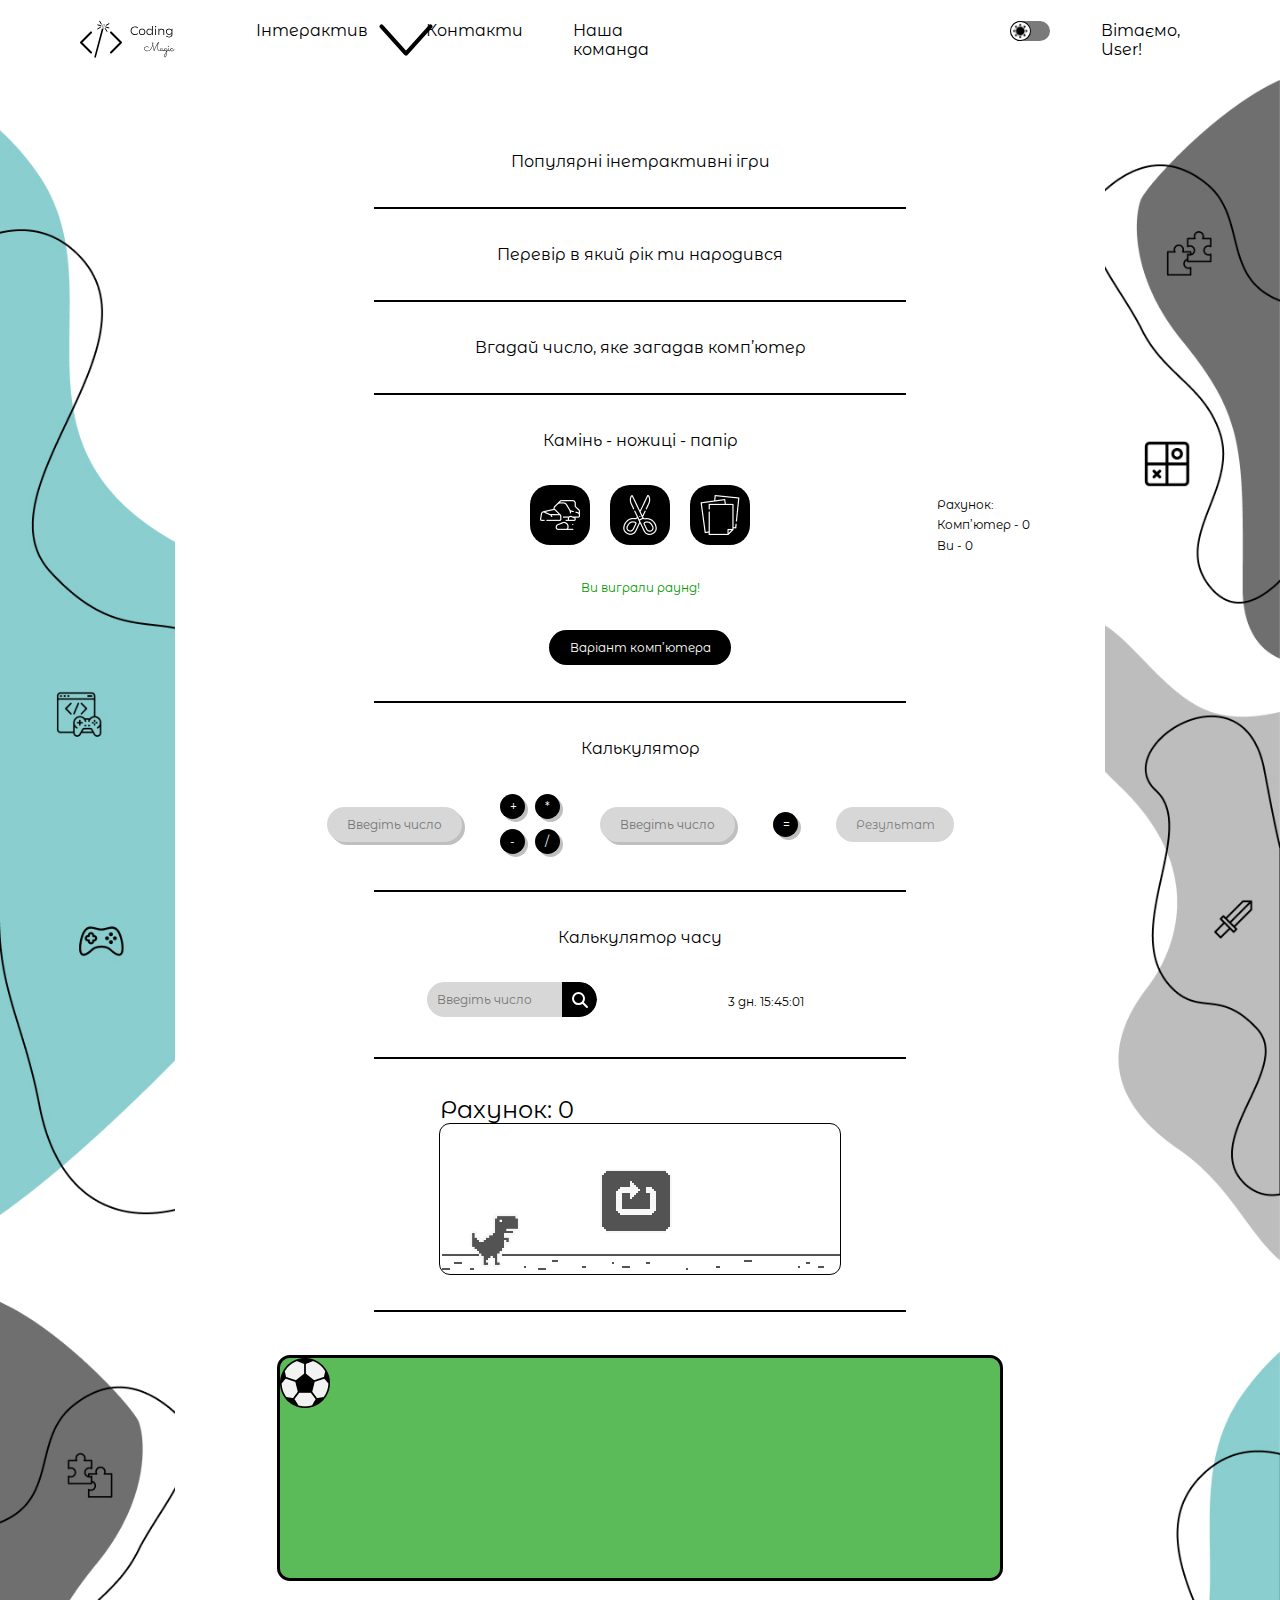
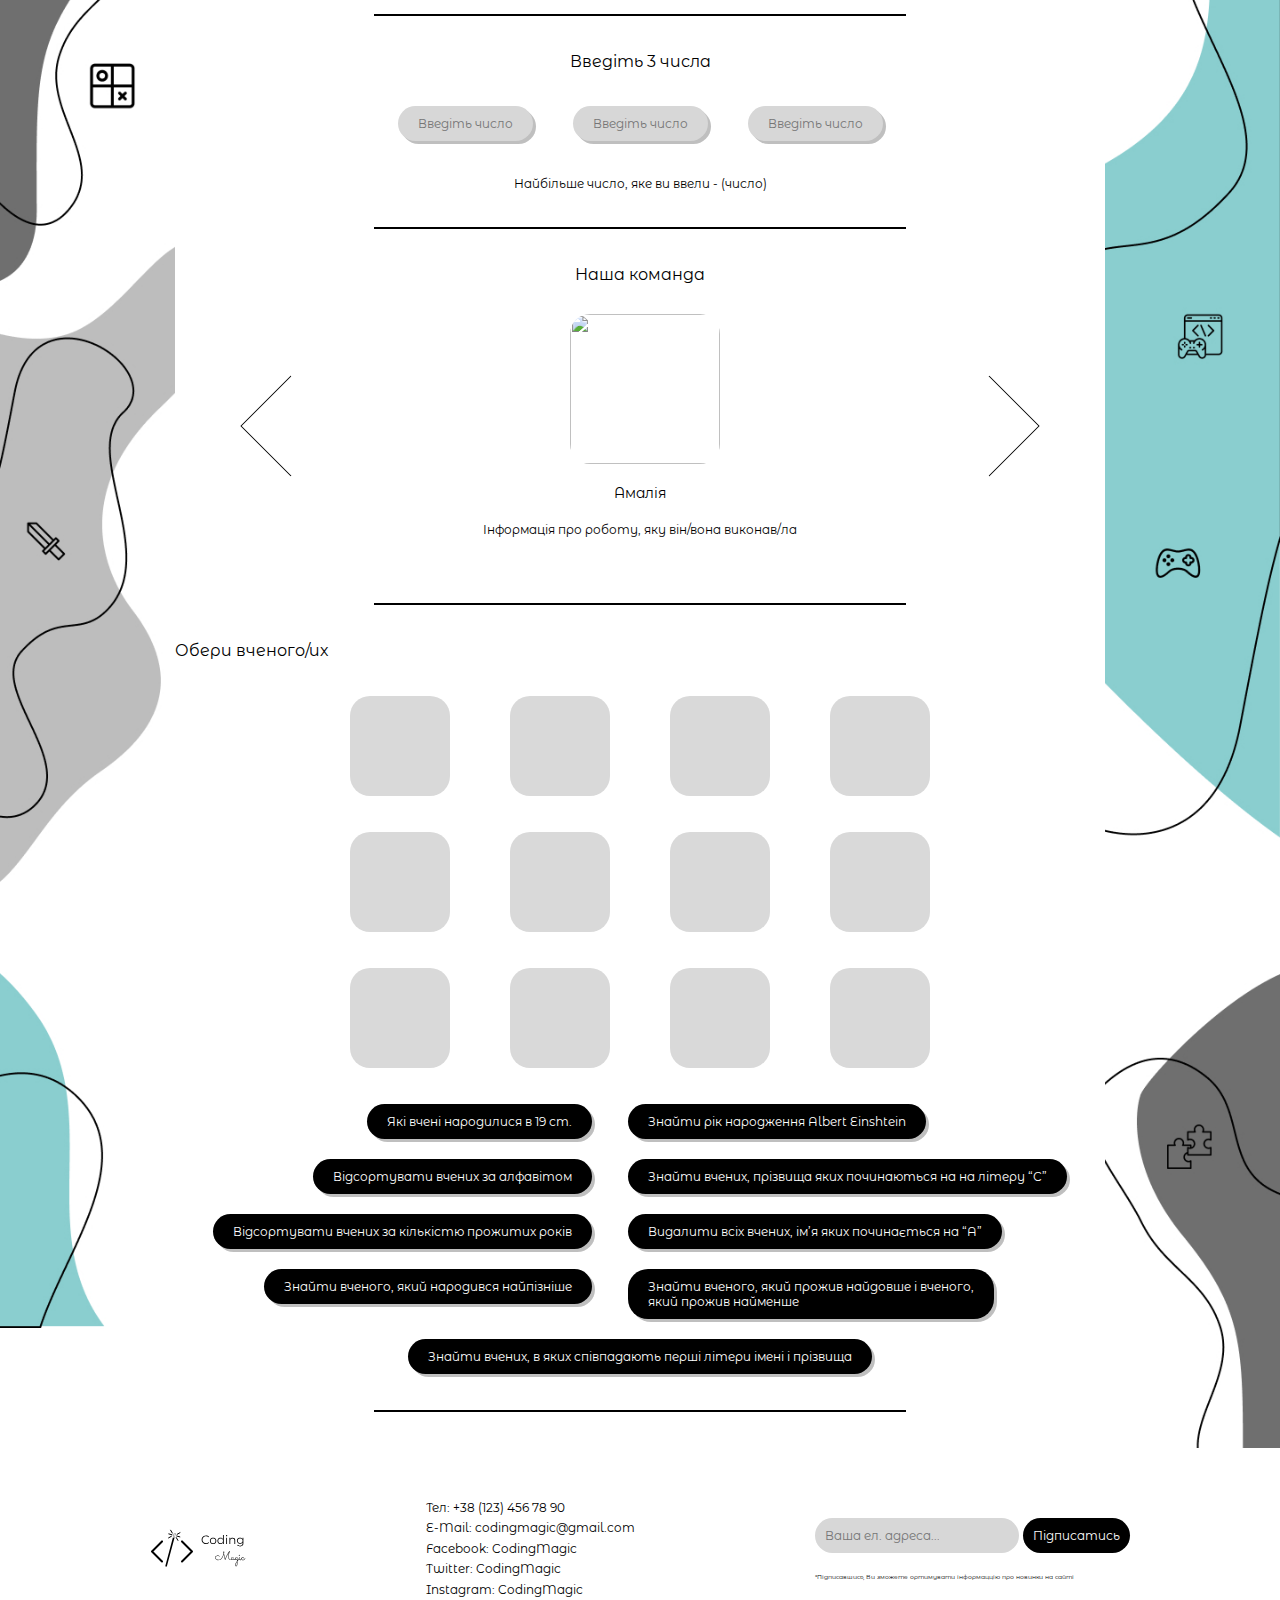
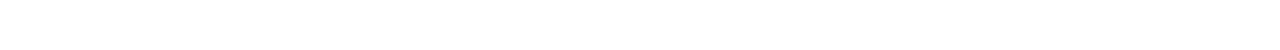
==== index.html @ 3124733b "add Search" ====
<!DOCTYPE html>
<html lang="en">
  <head>
    <meta charset="UTF-8" />
    <meta name="viewport" content="width=device-width, initial-scale=1.0" />
    <link rel="stylesheet" href="./css/main.css" />
    <title>Coding Magic</title>
  </head>
  <body>
    <div>
      <header class="header">
        <div class="header__container container">
          <img src="./img/logo.svg" alt="logo" class="header__logo" />
          <nav class="header__navbar">
            <ul class="header__list">
              <li class="header__item item__icon">
                Інтерактив

                <img
                  src="/img/arrow.svg"
                  alt="arrow"
                  class="header__button--image"
                />
                <ul class="header__burgermenu">
                  <li class="header__burgermenu--item">
                    <a href="#" class="header__links" id="numerical">Числовий</a>
                  </li>
                  <li class="header__burgermenu--item">
                    <a href="#" class="header__links" id="game">Ігровий</a>
                  </li>
                  <li class="header__burgermenu--item">
                    <a href="#" class="header__links" id="acquaintance">Ознайомчий</a>
                  </li>
                </ul>
              </li>
              <li class="header__item">
                <a href="#" class="header__links">Контакти</a>
              </li>
              <li class="header__item">
                <a href="#" class="header__links">Наша команда</a>
              </li>
            </ul>
          </nav>
          <div class="header__wrapper">
            <span class="header__switch">
              <input type="checkbox" id="switcher" />
              <label for="switcher"></label>
            </span>

            <p class="header__text">Вітаємо, User!</p>
          </div>
        </div>
      </header>
      <div class="main">
        <div class="main__container">
          <span class="main-div-title main__div">
            <p class="div-title">Популярні інетрактивні ігри</p>
          </span>
          <hr class="main__line" width="532px" size="1px" />
          <div class="main-div-birthyear main__div" id="game_1">
            <h2 class="main-title-birthyear">
              Перевір в який рік ти народився
            </h2>
          </div>
          <hr class="main__line" width="532px" size="1px" />
          <div class="main-div-guesser main__div" id="game_2">
            <h2 class="main-title-guesser">
              Вгадай число, яке загадав комп’ютер
            </h2>
          </div>
          <hr class="main__line" width="532px" size="1px" />
          <div class="rockpaperscisors main__div" id="game_3">
            <section class="home__sps sps-home">
              <!-- sps - stone-paper-scissors -->
              <div class="sps-home__container container">
                <div class="sps-home__left">
                  <h5 class="sps-home__title">Камінь - ножиці - папір</h5>
                  <ul class="sps-home__list">
                    <li class="sps-home__item">
                      <button class="sps-home__button">
                        <img src="./img/sps/stone.png" alt="" />
                      </button>
                    </li>
                    <li class="sps-home__item">
                      <button class="sps-home__button">
                        <img src="./img/sps/scissors.png" alt="" />
                      </button>
                    </li>
                    <li class="sps-home__item">
                      <button class="sps-home__button">
                        <img src="./img/sps/paper.png" alt="" />
                      </button>
                    </li>
                  </ul>
                  <p class="sps-home__text">Ви виграли раунд!</p>
                  <button class="sps-home__computer">
                    <p class="sps-home__textcomputer">Варіант комп’ютера</p>
                  </button>
                </div>
              </div>
              <div class="sps-home__right">
                <ul class="sps-home__listr">
                  <li class="sps-home__itemr">Рахунок:</li>
                  <li class="sps-home__itemr">Комп’ютер - 0</li>
                  <li class="sps-home__itemr">Ви - 0</li>
                </ul>
              </div>
            </section>
          </div>
          <hr class="main__line" width="532px" size="1px" />
          <div class="main-div-calculator main__div" id="game_4">
            <h2 class="main-title-calculator">Калькулятор</h2>
            <div class="main-div-calculator-content">
              <input
                class="calculator-input-number"
                data-action="number_1"
                type="text"
                placeholder="Введіть число"
              />
              <div class="calculator-div-actions">
                <button class="calculator-button-action" data-action="+">
                  +
                </button>
                <button class="calculator-button-action" data-action="*">
                  *
                </button>
                <button class="calculator-button-action" data-action="-">
                  -
                </button>
                <button class="calculator-button-action" data-action="/">
                  /
                </button>
              </div>
              <input
                class="calculator-input-number"
                data-action="number_2"
                type="text"
                placeholder="Введіть число"
              />
              <button class="calculator-button-action" data-action="=">
                =
              </button>
              <h3 class="calculator-result-calculator">Результат</h3>
            </div>
          </div>
          <hr class="main__line" width="532px" size="1px" />
          <div class="main-div-time main__div" id="game_5">
            <h2 class="main-title-time">
              <section class="home__time time-home">
                <div class="time-home__container container">
                  <h1 class="time-home__title">Калькулятор часу</h1>
                  <div class="time-home__bottom">
              <div class="time-home__actions">
                <input
                class="time-home__calcurator"
                data-action="number_1"
                type="text"
                placeholder="Введіть число"
                
              />
                <button class="time-home__button">
                  <svg class="time-home__svg" width="35" height="35" viewBox="0 0 35 35" fill="inherit" xmlns="http://www.w3.org/2000/svg">
                    <path d="M0 0H17.5C27.165 0 35 7.83502 35 17.5C35 27.165 27.165 35 17.5 35H0V0Z" fill="black" />
                    <circle cx="16.5217" cy="16.5217" r="5.52174" stroke="white" stroke-width="2" />
                    <path d="M24.2929 25.7071C24.6834 26.0976 25.3166 26.0976 25.7071 25.7071C26.0976 25.3166 26.0976 24.6834 25.7071 24.2929L24.2929 25.7071ZM21.468 20.0538L20.7609 19.3467L19.3467 20.7609L20.0538 21.468L21.468 20.0538ZM25.7071 24.2929L21.468 20.0538L20.0538 21.468L24.2929 25.7071L25.7071 24.2929Z" fill="white" />
                  </svg>
                </button>
                  </div>
                  <p class="time-home__text">3 дн. 15:45:01</p>
                </div>
              </section>
            </h2>
          </div>
          <hr class="main__line" width="532px" size="1px" />
          <div class="main-div-dinosaur main__div" id="game_6">
            <div class="main-div-dino">
              <h2 class="dino-time">Рахунок: 0</h2>
              <div class="main-dino-window">
                <img
                  class="dino-player"
                  src="/img/dino/dino_idle_1.png"
                  alt=""
                />
                <button class="dino-button-restart">
                  <img src="/img/dino/restart_button.png" alt="" />
                </button>
              </div>
            </div>
          </div>
          <hr class="main__line" width="532px" size="1px" />
          <div class="main-div-football main__div" id="game_7">
            <div class="football-main-window">
              <img class="football-ball" src="./img/ball.png" alt="">
            </div>
          </div>
          <hr class="main__line" width="532px" size="1px" />
          <div class="main-div-three main__div" id="game_8">
            <section class="home__three three-home">
              <div class="three-home__container container">
                <h1 class="three-home__title">Введіть 3 числа</h1>
                <ul class="three-home__list">
                  <li class="three-home__item">
                    <input
                      class="three-home__input"
                      type="text"
                      placeholder="Введіть число"
                    />
                  </li>
                  <li class="three-home__item">
                    <input
                      class="three-home__input"
                      type="text"
                      placeholder="Введіть число"
                    />
                  </li>
                  <li class="three-home__item">
                    <input
                      class="three-home__input"
                      type="text"
                      placeholder="Введіть число"
                    />
                  </li>
                </ul>
                <p class="three-home__text">
                  Найбільше число, яке ви ввели - (число)
                </p>
              </div>
            </section>
          </div>
          <hr class="main__line" width="532px" size="1px" />

          <div class="main-div-team main__div" id="game_9">
            <section class="home__team team-home">
              
              <div class="team-home__container container">
                <h1 class="team-home__title">Наша команда</h1>
                <div id="top" >
                  <img
                    src="./img/team/arrow-left.png"
                    alt=""
                    class="team-home__arrow-left arrow"
                  />
                  <div id="slider" class="">
                      <div class="team-home__slides block">
                        <img
                          src="https://i.pinimg.com/564x/86/cf/6f/86cf6fbc74b374897892af438fa10f5b.jpg"
                          alt=""
                          class="team-home__img "
                        />
                        <h2 class="team-home__name">Амалія</h2>
                        <p class="team-home__text">
                          Інформація про роботу, яку він/вона виконав/ла
                        </p>
                      </div>
                      <div class="team-home__slides"> 
                        <img
                        src="https://i.pinimg.com/564x/89/bc/e3/89bce3855fa835d7edd50c24af28ac70.jpg"
                        alt=""
                        class="team-home__img"
                      />
                      <h2 class="team-home__name">Саша</h2>
                      <p class="team-home__text">
                        Інформація про роботу, яку він/вона виконав/ла
                      </p>
                      </li>
                      </div>
                      <div class="team-home__slides">
                        <img
                        src="https://i.pinimg.com/736x/c0/2f/99/c02f9992b879b48d18297fe7441fefea.jpg"
                        alt=""
                        class="team-home__img"
                      />
                      <h2 class="team-home__name">Назарій</h2>
                      <p class="team-home__text">
                        Інформація про роботу, яку він/вона виконав/ла
                      </p>
                      </li>
                      </div>
                      <div class="team-home__slides">
                        <img
                        src="https://i.pinimg.com/736x/1d/60/2f/1d602f2d214671df01d745b4acbe4729.jpg"
                        alt=""
                        class="team-home__img"
                      />
                      <h2 class="team-home__name">Павло</h2>
                      <p class="team-home__text">
                        Інформація про роботу, яку він/вона виконав/ла
                      </p>
                      </div>
                  </div>
                  <img
                    src="./img/team/arrow-right.png"
                    alt=""
                    class="team-home__arrow-right arrow"
                  />
                </div>
                <div id="bottom">
                </div>
              </div>
            </section>
          </div>

          <hr class="main__line" width="532px" size="1px" />
          <div class="main-div-scientist main__div" id="game_10">
            <h2 class="main-title-scientist">Обери вченого/их</h2>
            <div class="main-scientist-all">
              <ul class="main-scientist-list">
                <li class="main-scientist-item">
                  <h2 class="main-scientist-item-title"></h2>
                  <h2 class="main-scientist-item-date"></h2>
                  
                </li>
                <li class="main-scientist-item">
                  <h2 class="main-scientist-item-title"></h2>
                  <h2 class="main-scientist-item-date"></h2>
                  
                </li>
                <li class="main-scientist-item">
                  <h2 class="main-scientist-item-title"></h2>
                  <h2 class="main-scientist-item-date"></h2>
                  
                </li>
                <li class="main-scientist-item">
                  <h2 class="main-scientist-item-title"></h2>
                  <h2 class="main-scientist-item-date"></h2>
                  
                </li>
                <li class="main-scientist-item">
                  <h2 class="main-scientist-item-title"></h2>
                  <h2 class="main-scientist-item-date"></h2>
                  
                </li>
                <li class="main-scientist-item">
                  <h2 class="main-scientist-item-title"></h2>
                  <h2 class="main-scientist-item-date"></h2>
                  
                </li>
                <li class="main-scientist-item">
                  <h2 class="main-scientist-item-title"></h2>
                  <h2 class="main-scientist-item-date"></h2>
                  
                </li>
                <li class="main-scientist-item">
                  <h2 class="main-scientist-item-title"></h2>
                  <h2 class="main-scientist-item-date"></h2>
                  
                </li>
                <li class="main-scientist-item">
                  <h2 class="main-scientist-item-title"></h2>
                  <h2 class="main-scientist-item-date"></h2>
                  
                </li>
                <li class="main-scientist-item">
                  <h2 class="main-scientist-item-title"></h2>
                  <h2 class="main-scientist-item-date"></h2>
                  
                </li>
                <li class="main-scientist-item">
                  <h2 class="main-scientist-item-title"></h2>
                  <h2 class="main-scientist-item-date"></h2>
                  
                </li>
                <li class="main-scientist-item">
                  <h2 class="main-scientist-item-title"></h2>
                  <h2 class="main-scientist-item-date"></h2>
                  
                </li>
                
              </ul>
              <ul class="main-scientist-ul"> 
                <li class="main-scientist-item-row">
                  <ul class="main-scientist-row-1 main-scientist-row">
                    <li class="main-scientist-buttons-item">
                      <button class="main-scientist-button" id="scientists-19-st">Які вчені народилися в 19 ст.</button>
                    </li>
                    <li class="main-scientist-buttons-item">
                      <button class="main-scientist-button" id="scientists-alphabet">Відсортувати вчених за алфавітом</button>
                    </li>
                    <li class="main-scientist-buttons-item">
                      <button class="main-scientist-button" id="scientists-age">Відсортувати вчених за кількістю прожитих років</button>
                    </li>
                    <li class="main-scientist-buttons-item">
                      <button class="main-scientist-button" id="scientists-born">Знайти вченого, який народився найпізніше</button>
                    </li>
                  </ul>
                </li>
                <li class="main-scientist-item-row">
                  <ul class="main-scientist-row-2 main-scientist-row">
                    <li class="main-scientist-buttons-item">
                      <button class="main-scientist-button" id="scientists-albert-born">Знайти рік народження Albert Einshtein</button>
                    </li>
                    <li class="main-scientist-buttons-item">
                      <button class="main-scientist-button" id="scientists-C">Знайти вчених, прізвища яких починаються на на літеру “С” </button>
                    </li>
                    <li class="main-scientist-buttons-item">
                      <button class="main-scientist-button" id="scientists-A">Видалити всіх вчених, ім’я яких починається на “А”</button>
                    </li>
                    <li class="main-scientist-buttons-item">
                      <button class="main-scientist-button" id="scientists-best-worst">Знайти вченого, який прожив найдовше і вченого,  <br>який прожив найменше</button>
                    </li>
                  </ul>
                </li>
                <li class="main-scientist-item-row">
                  <button class="main-scientist-button" id="scientists-first-letter">Знайти вчених, в яких співпадають перші літери імені і прізвища</button>
                </li>
              </ul>
            </div>
          </div>
          <hr class="main__line" width="532px" size="1px" />
        </div>
      </div>
      <footer class="footer">
        <div class="footer__container ">
          <!-- <div class="footer__left"> -->
            <img src="./img/logo.svg" alt="logo" class="footer__logo" />
          <!-- </div> -->
            <ul class="footer__list">
              <li class="footer__item">
                <p class="footer__text">Тел: +38 (123) 456 78 90</p>
              </li>
              <li class="footer__item">
                <p class="footer__text">E-Mail: codingmagic@gmail.com</p>
              </li>
              <li class="footer__item">
                <p class="footer__text">Facebook: CodingMagic</p>
              </li>
              <li class="footer__item">
                <p class="footer__text">Twitter: CodingMagic</p>
              </li>
              <li class="footer__item">
                <p class="footer__text">Instagram: CodingMagic</p>
              </li>
            </ul>
              <!-- <div class="footer__right"> -->
                <div class="footer__information">
                  <input
                      class="footer__input"
                      type="text"
                      autocomplete="on"
                      placeholder="Ваша ел. адреса..."
                    />
                    <button class="footer__button">Підписатись</button>
                    <p class="footer__textinfo">*Підписавшись, Ви зможете ортимувати інформаццію про новинки на сайті</p>
                </div>
              <!-- </div> -->
          </div>
        </div>
      </footer>
    </div>
    <script type="module" src="main.js"></script>
  </body>
</html>
---- css/main.css ----
@import url("https://fonts.googleapis.com/css2?family=Barriecito&family=Bilbo+Swash+Caps&family=Inter&family=Montserrat+Alternates:ital,wght@0,100;0,200;0,300;0,400;0,500;0,600;0,700;0,800;0,900;1,100;1,200;1,300;1,400;1,500;1,600;1,700;1,800;1,900&family=Montserrat:wght@400;700&family=Poppins&family=Roboto:ital,wght@0,100;0,300;0,400;0,500;0,700;0,900;1,100;1,300;1,400;1,500;1,700;1,900&display=swap");
.main-title-calculator {
  font-family: var(--font-family);
  font-weight: 400;
  font-size: 16px;
  color: #000;
}

.calculator-input-number {
  border-radius: 20px;
  padding: 10px 20px;
  width: 135px;
  height: 35px;
  box-shadow: 3px 3px 0 0 rgba(0, 0, 0, 0.25);
  background: #d7d7d7;
  font-family: var(--font-family);
  font-weight: 400;
  font-size: 12px;
  color: #7e7e7e;
}

.calculator-button-action {
  border-radius: 20px;
  padding: 5px 10px;
  width: 25px;
  height: 25px;
  box-shadow: 3px 3px 0 0 rgba(0, 0, 0, 0.25);
  background: #000;
  font-family: var(--font-family);
  font-weight: 400;
  font-size: 12px;
  display: flex;
  text-align: center;
  color: #fff;
}

.calculator-result-calculator {
  border-radius: 20px;
  padding: 10px 20px;
  width: 118px;
  height: 35px;
  background: #d7d7d7;
  font-family: var(--font-family);
  font-weight: 400;
  font-size: 12px;
  color: #7e7e7e;
}

.main-div-calculator-content {
  display: flex;
  gap: 38px;
  align-items: center;
}

.calculator-div-actions {
  display: flex;
  flex-wrap: wrap;
  width: 62px;
  gap: 10px;
}

.main-div-calculator {
  display: flex;
  flex-direction: column;
  gap: 36px;
  align-items: center;
}

.main-dino-window {
  position: relative;
  outline: 1px solid black;
  width: 400px;
  height: 150px;
  overflow: hidden;
  border-radius: 10px;
  background-image: url("/img/dino/dino_ground.png");
  background-repeat: repeat-x;
  background-position: 0px 130px;
}

.dino-player {
  width: 50px;
  position: absolute;
  margin-top: 90px;
  margin-left: 30px;
}

.dino-button-restart {
  position: absolute;
  margin-top: 45px;
  margin-left: 160px;
}

.dino-time {
  font-size: x-large;
}

.cactus {
  height: 60px;
  margin-top: 85px;
}

.football-main-window {
  background-color: #5ABB58;
  border-radius: 10px;
  outline: 3px solid black;
  width: 720px;
  height: 220px;
  margin-top: 10px;
  display: flex;
}

.football-ball {
  position: absolute;
  width: 50px;
  height: 50px;
  transition: all 100ms;
}

.main-scientist-item {
  width: 100px;
  height: 100px;
  background-color: #d9d9d9;
  border-radius: 20px;
  display: flex;
  flex-direction: column;
  align-items: center;
  justify-content: center;
}

.main-scientist-list {
  margin-top: 36px;
  -moz-column-gap: 60px;
       column-gap: 60px;
  row-gap: 36px;
  width: 600px;
  display: flex;
  flex-wrap: wrap;
  justify-content: center;
  align-items: center;
}

.main-scientist-button {
  font-family: var(--font-family);
  font-weight: 400;
  font-size: 12px;
  text-align: left;
  color: #fff;
  box-shadow: 3px 3px 0 0 rgba(0, 0, 0, 0.25);
  background: #000;
  border-radius: 20px;
  padding: 10px 20px;
}

.main-scientist-ul {
  margin-top: 36px;
  display: flex;
  -moz-column-gap: 36px;
       column-gap: 36px;
  row-gap: 20px;
  justify-content: center;
  flex-wrap: wrap;
}

.main-scientist-row {
  display: flex;
  flex-direction: column;
  gap: 20px;
}

.main-scientist-row-1 {
  justify-content: start;
  align-items: flex-end;
}

.main-scientist-all {
  display: flex;
  flex-direction: row;
  flex-wrap: wrap;
  justify-content: center;
  align-items: center;
}

.main-scientist-item-title,
.main-scientist-item-date {
  font-family: var(--font-family);
  font-weight: 400;
  font-size: 8px;
  line-height: 170%;
  text-align: center;
  color: #000;
}

.notInSearch {
  display: none;
  position: absolute;
}

.rockpaperscisors {
  position: relative;
}

.sps-home__container {
  display: flex;
  justify-content: center;
}
.sps-home__left {
  display: flex;
  flex-direction: column;
  justify-content: center;
  align-items: center;
}
.sps-home__title {
  font-weight: 400;
  font-size: 16px;
  color: #000;
  padding-bottom: 35px;
  text-align: center;
}
.sps-home__list {
  display: flex;
  flex-direction: row;
  justify-content: center;
  align-items: center;
  gap: 20px;
  padding-bottom: 35px;
}
.sps-home__button {
  border-radius: 20px;
  padding: 10px;
  width: 60px;
  height: 60px;
  background: #000;
  font-weight: 400;
  font-size: 12px;
  display: flex;
  display: flex;
  justify-content: center;
  align-items: center;
  transition: all 0.3s ease 0s;
}
.sps-home__button:hover {
  background-color: #7e7e7e;
}
.sps-home__text {
  font-weight: 400;
  font-size: 12px;
  color: #039900;
  text-align: center;
  padding-bottom: 35px;
}
.sps-home__computer {
  border-radius: 20px;
  padding: 10px 20px;
  width: 182px;
  height: 35px;
  background: #000;
  font-family: var(--font-family);
  font-weight: 400;
  font-size: 12px;
  color: #fff;
  font-size: 12px;
  display: flex;
  justify-content: center;
  transition: all 0.3s ease 0s;
}
.sps-home__computer:hover {
  background-color: #7e7e7e;
}
.sps-home__textcomputer {
  font-weight: 400;
  font-size: 12px;
  color: #fff;
}
.sps-home__listr {
  display: flex;
  flex-direction: column;
  position: absolute;
  top: 100px;
  right: -200px;
}
.sps-home__itemr {
  font-weight: 400;
  font-size: 12px;
  line-height: 170%;
  color: #000;
}

.time-home__title {
  font-family: var(--font-family);
  font-weight: 400;
  font-size: 16px;
  color: #000;
  padding-bottom: 35px;
  display: flex;
  justify-content: center;
}
.time-home__bottom {
  display: flex;
  flex-direction: row;
  justify-content: center;
  align-items: center;
  gap: 166px;
  padding-right: 50px;
}
.time-home__calcurator {
  font-size: 12px;
  border-radius: 20px;
  padding: 10px 45px 10px 10px;
  width: 150px;
  height: 35px;
  background: #d7d7d7;
  position: absolute;
}
.time-home__button {
  position: relative;
  left: 100%;
  margin-right: 100px;
}
.time-home__svg {
  border-radius: 0 20px 20px 0;
  fill: #000;
}
.time-home__text {
  font-weight: 400;
  font-size: 12px;
  color: #000;
}

.three-home {
  display: flex;
  justify-content: center;
}
.three-home__title {
  text-align: center;
  padding-bottom: 35px;
  font-weight: 400;
  font-size: 16px;
  color: #000;
}
.three-home__list {
  display: flex;
  justify-content: center;
  gap: 40px;
  padding-bottom: 35px;
}
.three-home__input {
  border-radius: 20px;
  padding: 10px 20px;
  width: 135px;
  height: 35px;
  box-shadow: 3px 3px 0 0 rgba(0, 0, 0, 0.25);
  background: #d7d7d7;
  font-weight: 400;
  font-size: 12px;
  color: #7e7e7e;
}
.three-home__text {
  text-align: center;
  font-weight: 400;
  font-size: 12px;
  color: #000;
}

.team-home__container {
  display: flex;
  flex-direction: column;
  justify-content: center;
  align-items: center;
  row-gap: 30px;
}
.team-home__title {
  font-weight: 400;
  font-size: 16px;
  color: #000;
}
.team-home__arrow {
  width: 120px;
  height: 120px;
}
.team-home__slides {
  display: flex;
  flex-direction: column;
  justify-content: center;
  -o-object-fit: cover;
     object-fit: cover;
  display: none;
}
.team-home__img {
  display: flex;
  flex-direction: column;
  justify-content: center;
  border-radius: 20px;
  width: 150px;
  height: 150px;
  margin-bottom: 20px;
  margin-left: 40%;
}
.team-home__name {
  font-weight: 400;
  font-size: 14px;
  color: #000;
  margin-bottom: 20px;
  text-align: center;
}
.team-home__text {
  font-weight: 400;
  font-size: 12px;
  color: #000;
  text-align: center;
}
.team-home__pagination {
  border-radius: 3px;
  width: 18px;
  height: 3px;
  background: #d9d9d9;
}

#top {
  display: flex;
  align-items: center;
  justify-content: center;
}

#bottom {
  display: flex;
  -moz-column-gap: 25px;
       column-gap: 25px;
}

#slider {
  width: 800px;
  overflow: hidden;
  border-radius: 10px;
}

.active {
  background-color: #797979;
  border-radius: 3px;
  width: 30px;
  height: 3px;
}

.block {
  display: block;
}

.footer__container {
  padding: 50px;
  display: flex;
  justify-content: center;
  align-items: center;
  gap: 180px;
}
.footer__text {
  font-family: var(--font-family);
  font-weight: 400;
  font-size: 12px;
  line-height: 170%;
  color: #000;
}
.footer__input {
  border-radius: 20px;
  padding: 10px 80px 10px 10px;
  width: 204px;
  height: 35px;
  background: #d7d7d7;
  font-family: var(--font-family);
  font-weight: 400;
  font-size: 12px;
  margin-bottom: 20px;
}
.footer__button {
  border-radius: 20px;
  padding: 10px;
  width: 107px;
  height: 35px;
  background: #000;
  font-family: var(--font-family);
  font-weight: 400;
  font-size: 12px;
  color: #fff;
}
.footer__textinfo {
  font-family: var(--font-family);
  font-weight: 400;
  font-size: 6px;
  color: #000;
}

.main {
  background-image: url(/img/background.jpg);
  background-repeat: no-repeat;
  background-size: cover;
  font-family: "Montserrat Alternates", sans-serif;
  padding: 0 175px;
}
.main__container {
  display: flex;
  padding: 36px 0;
  flex-direction: column;
  align-items: center;
  background-color: white;
  max-width: 1090px;
  margin: 0 auto;
}
.main__div {
  padding: 36px 0;
}
.main__line {
  border: 1px solid black;
}

.div-title {
  size: 24px;
}

.header__container {
  display: flex;
  flex-direction: row;
  height: 80px;
  justify-content: center;
  align-items: center;
}
.header__list {
  display: flex;
  flex-direction: row;
  gap: 50px;
  padding-right: 361px;
  padding-left: 81px;
  cursor: pointer;
}
.header .item__icon {
  display: flex;
  gap: 8px;
}
.header__burgermenu {
  display: none;
}
.header__burgermenu.active_2 {
  display: block;
  position: absolute;
  padding-top: 25px;
}
.header__links {
  text-decoration: none;
  color: black;
}
.header__wrapper {
  display: flex;
  flex-direction: row;
  gap: 51px;
}
.header__switch {
  position: relative;
  width: 40px;
  height: 20px;
  border-radius: 12px;
}
.header__switch input {
  -webkit-appearance: none;
     -moz-appearance: none;
          appearance: none;
  width: 40px;
  height: 20px;
  border-radius: 12px;
  background-color: #7a7a7a;
  transition: 0.5s;
}
.header__switch input::before {
  content: "";
  position: absolute;
  width: 20.5px;
  height: 20px;
  border-radius: 50%;
  border: 1px solid black;
  top: 0;
  left: 0;
  background-color: #ffffff;
  transition: 0.5s;
  background-image: url("../../img/Ellipse 8.svg");
  background-position: center;
  background-repeat: no-repeat;
}
.header__switch input:checked:before {
  left: 20px;
  background-color: black;
  background-repeat: no-repeat;
  background-image: url("../../img/Ellipse 7.svg");
}
body {
  font-family: "Montserrat Alternates", sans-serif;
}

.container {
  max-width: 100%;
  margin: 0 auto;
  padding: 0 80px;
}

:root {
  --font-family: "Montserrat Alternates", sans-serif;
  --second-family: "Inter", sans-serif;
  --third-family: "Sacramento", sans-serif;
}

/* Reset and base styles  */
* {
  padding: 0px;
  margin: 0px;
  border: none;
}

*,
*::before,
*::after {
  box-sizing: border-box;
}

/* Links */
a,
a:link,
a:visited {
  text-decoration: none;
}

a:hover {
  text-decoration: none;
}

/* Common */
aside,
nav,
footer,
header,
section,
main {
  display: block;
}

h1,
h2,
h3,
h4,
h5,
h6,
p {
  font-size: inherit;
  font-weight: inherit;
}

ul,
ul li {
  list-style: none;
}

img {
  vertical-align: top;
}

img,
svg {
  max-width: 100%;
  height: auto;
}

address {
  font-style: normal;
}

/* Form */
input,
textarea,
button,
select {
  font-family: inherit;
  font-size: inherit;
  color: inherit;
  background-color: transparent;
}

input::-ms-clear {
  display: none;
}

button,
input[type=submit] {
  display: inline-block;
  box-shadow: none;
  background-color: transparent;
  background: none;
  cursor: pointer;
}

input:focus,
input:active,
button:focus,
button:active {
  outline: none;
}

button::-moz-focus-inner {
  padding: 0;
  border: 0;
}

label {
  cursor: pointer;
}

legend {
  display: block;
}
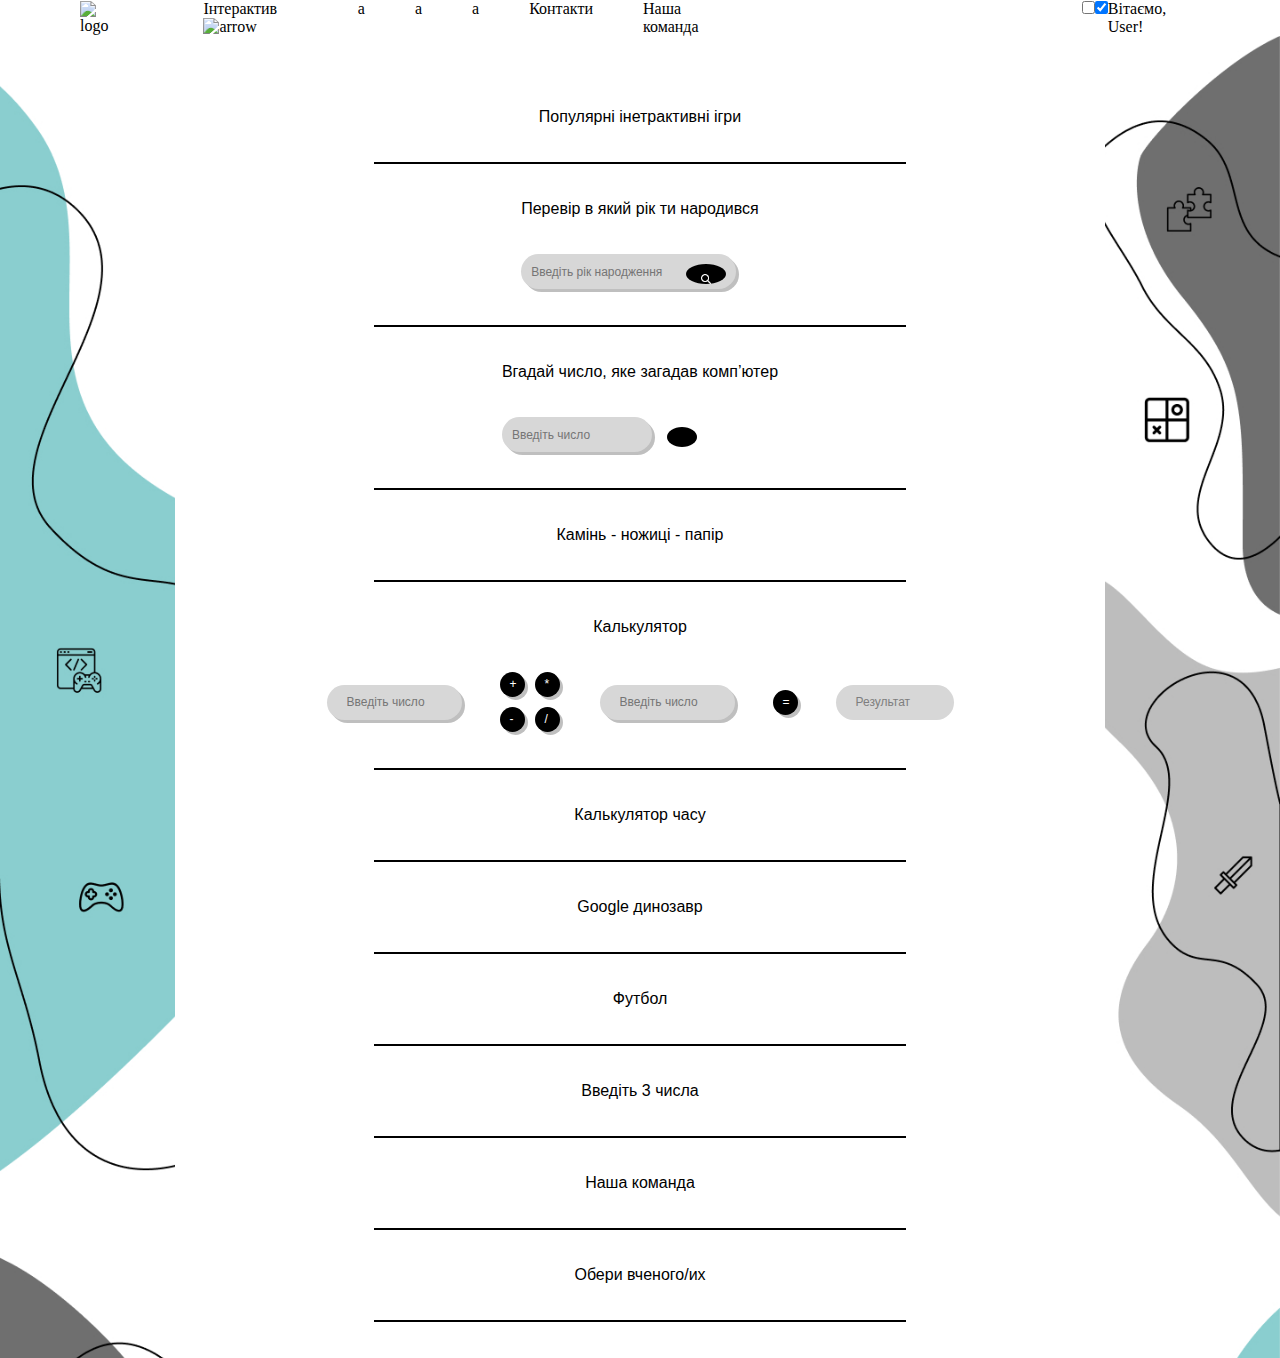
==== commit 77bb3347: "added guess a number and check leap year calculator" ====
--- a/index.html
+++ b/index.html
@@ -10,43 +10,36 @@
     <div>
       <header class="header">
         <div class="header__container container">
-          <img src="./img/logo.svg" alt="logo" class="header__logo" />
+          <img src="./img/Group 4.png" alt="logo" class="header__logo" />
           <nav class="header__navbar">
             <ul class="header__list">
-              <li class="header__item item__icon">
+              <li class="header__item">
                 Інтерактив
-
+                
                 <img
-                  src="/img/arrow.svg"
+                  src="/img/Vector 4.png"
                   alt="arrow"
                   class="header__button--image"
                 />
-                <ul class="header__burgermenu">
-                  <li class="header__burgermenu--item">
-                    <a href="#" class="header__links" id="numerical">Числовий</a>
-                  </li>
-                  <li class="header__burgermenu--item">
-                    <a href="#" class="header__links" id="game">Ігровий</a>
-                  </li>
-                  <li class="header__burgermenu--item">
-                    <a href="#" class="header__links" id="acquaintance">Ознайомчий</a>
-                  </li>
-                </ul>
+                <li class="header__item--burgermenu">a</li>
+                <li class="header__item--burgermenu">a</li>
+                <li class="header__item--burgermenu">a</li>
               </li>
-              <li class="header__item">
-                <a href="#" class="header__links">Контакти</a>
-              </li>
-              <li class="header__item">
-                <a href="#" class="header__links">Наша команда</a>
-              </li>
+              <li class="header__item">Контакти</li>
+              <li class="header__item">Наша команда</li>
             </ul>
           </nav>
           <div class="header__wrapper">
-            <span class="header__switch">
-              <input type="checkbox" id="switcher" />
-              <label for="switcher"></label>
-            </span>
-
+            <label class="header__switch">
+              <input type="checkbox" />
+              <span class="header__slider"></span>
+            </label>
+  
+            <label class="header__switch">
+              <input type="checkbox" checked />
+              <span class="header__slider"></span>
+            </label>
+  
             <p class="header__text">Вітаємо, User!</p>
           </div>
         </div>
@@ -56,397 +49,75 @@
           <span class="main-div-title main__div">
             <p class="div-title">Популярні інетрактивні ігри</p>
           </span>
-          <hr class="main__line" width="532px" size="1px" />
-          <div class="main-div-birthyear main__div" id="game_1">
-            <h2 class="main-title-birthyear">
-              Перевір в який рік ти народився
-            </h2>
+          <hr class="main__line" width="532px" size="1px">
+          <div class="main-div-birthyear main__div">
+            <h2 class="main-title-birthyear">Перевір в який рік ти народився</h2>
+            <div class="main-birthyear__calculator calculator__main">
+              <input type="number" id="year" placeholder="Введіть рік народження" class="div__input">
+              <button id="yearButton" class="search-button"><img src="./img/magnifying-glass.png" alt="magnifying-glass"></button>  
           </div>
-          <hr class="main__line" width="532px" size="1px" />
-          <div class="main-div-guesser main__div" id="game_2">
-            <h2 class="main-title-guesser">
-              Вгадай число, яке загадав комп’ютер
-            </h2>
+          <p id="yearResult" class="result"></p>
+        </div>
+          <hr class="main__line" width="532px" size="1px">
+          <div class="main-div-guesser main__div">
+            <h2 class="main-title-guesser">Вгадай число, яке загадав комп’ютер</h2>
+            <div class="main-guesser__content calculator__main">
+              <input type="number" id="guess" placeholder="Введіть число" class="div__input">
+              <button id="guessButton" class="search-button"><img src="./img/magnifying-glass.png" alt="magnifying-glass"></button>
+            </div>
+            <p id="guessResult" class="result"></p>
           </div>
-          <hr class="main__line" width="532px" size="1px" />
-          <div class="rockpaperscisors main__div" id="game_3">
-            <section class="home__sps sps-home">
-              <!-- sps - stone-paper-scissors -->
-              <div class="sps-home__container container">
-                <div class="sps-home__left">
-                  <h5 class="sps-home__title">Камінь - ножиці - папір</h5>
-                  <ul class="sps-home__list">
-                    <li class="sps-home__item">
-                      <button class="sps-home__button">
-                        <img src="./img/sps/stone.png" alt="" />
-                      </button>
-                    </li>
-                    <li class="sps-home__item">
-                      <button class="sps-home__button">
-                        <img src="./img/sps/scissors.png" alt="" />
-                      </button>
-                    </li>
-                    <li class="sps-home__item">
-                      <button class="sps-home__button">
-                        <img src="./img/sps/paper.png" alt="" />
-                      </button>
-                    </li>
-                  </ul>
-                  <p class="sps-home__text">Ви виграли раунд!</p>
-                  <button class="sps-home__computer">
-                    <p class="sps-home__textcomputer">Варіант комп’ютера</p>
-                  </button>
-                </div>
+          <hr class="main__line" width="532px" size="1px">
+          <div class="main-div-rockpaperscisors main__div">
+            <h2 class="main-title-rockpaperscisors">Камінь - ножиці - папір</h2>
+          </div>
+          <hr class="main__line" width="532px" size="1px">
+      <div class="main-div-calculator main__div">
+          <h2 class="main-title-calculator">Калькулятор</h2>
+          <div class="main-div-calculator-content">
+              <input class="calculator-input-number" data-action="number_1" type="text" placeholder="Введіть число">
+              <div class="calculator-div-actions">
+                  <button class="calculator-button-action" data-action="+">+</button>
+                  <button class="calculator-button-action" data-action="*">*</button>
+                  <button class="calculator-button-action" data-action="-">-</button>
+                  <button class="calculator-button-action" data-action="/">/</button>
               </div>
-              <div class="sps-home__right">
-                <ul class="sps-home__listr">
-                  <li class="sps-home__itemr">Рахунок:</li>
-                  <li class="sps-home__itemr">Комп’ютер - 0</li>
-                  <li class="sps-home__itemr">Ви - 0</li>
-                </ul>
-              </div>
-            </section>
-          </div>
-          <hr class="main__line" width="532px" size="1px" />
-          <div class="main-div-calculator main__div" id="game_4">
-            <h2 class="main-title-calculator">Калькулятор</h2>
-            <div class="main-div-calculator-content">
-              <input
-                class="calculator-input-number"
-                data-action="number_1"
-                type="text"
-                placeholder="Введіть число"
-              />
-              <div class="calculator-div-actions">
-                <button class="calculator-button-action" data-action="+">
-                  +
-                </button>
-                <button class="calculator-button-action" data-action="*">
-                  *
-                </button>
-                <button class="calculator-button-action" data-action="-">
-                  -
-                </button>
-                <button class="calculator-button-action" data-action="/">
-                  /
-                </button>
-              </div>
-              <input
-                class="calculator-input-number"
-                data-action="number_2"
-                type="text"
-                placeholder="Введіть число"
-              />
-              <button class="calculator-button-action" data-action="=">
-                =
-              </button>
+              <input class="calculator-input-number" data-action="number_2" type="text" placeholder="Введіть число">
+              <button class="calculator-button-action" data-action="=">=</button>
               <h3 class="calculator-result-calculator">Результат</h3>
-            </div>
-          </div>
-          <hr class="main__line" width="532px" size="1px" />
-          <div class="main-div-time main__div" id="game_5">
-            <h2 class="main-title-time">
-              <section class="home__time time-home">
-                <div class="time-home__container container">
-                  <h1 class="time-home__title">Калькулятор часу</h1>
-                  <div class="time-home__bottom">
-              <div class="time-home__actions">
-                <input
-                class="time-home__calcurator"
-                data-action="number_1"
-                type="text"
-                placeholder="Введіть число"
-                
-              />
-                <button class="time-home__button">
-                  <svg class="time-home__svg" width="35" height="35" viewBox="0 0 35 35" fill="inherit" xmlns="http://www.w3.org/2000/svg">
-                    <path d="M0 0H17.5C27.165 0 35 7.83502 35 17.5C35 27.165 27.165 35 17.5 35H0V0Z" fill="black" />
-                    <circle cx="16.5217" cy="16.5217" r="5.52174" stroke="white" stroke-width="2" />
-                    <path d="M24.2929 25.7071C24.6834 26.0976 25.3166 26.0976 25.7071 25.7071C26.0976 25.3166 26.0976 24.6834 25.7071 24.2929L24.2929 25.7071ZM21.468 20.0538L20.7609 19.3467L19.3467 20.7609L20.0538 21.468L21.468 20.0538ZM25.7071 24.2929L21.468 20.0538L20.0538 21.468L24.2929 25.7071L25.7071 24.2929Z" fill="white" />
-                  </svg>
-                </button>
-                  </div>
-                  <p class="time-home__text">3 дн. 15:45:01</p>
-                </div>
-              </section>
-            </h2>
-          </div>
-          <hr class="main__line" width="532px" size="1px" />
-          <div class="main-div-dinosaur main__div" id="game_6">
-            <div class="main-div-dino">
-              <h2 class="dino-time">Рахунок: 0</h2>
-              <div class="main-dino-window">
-                <img
-                  class="dino-player"
-                  src="/img/dino/dino_idle_1.png"
-                  alt=""
-                />
-                <button class="dino-button-restart">
-                  <img src="/img/dino/restart_button.png" alt="" />
-                </button>
-              </div>
-            </div>
-          </div>
-          <hr class="main__line" width="532px" size="1px" />
-          <div class="main-div-football main__div" id="game_7">
-            <div class="football-main-window">
-              <img class="football-ball" src="./img/ball.png" alt="">
-            </div>
-          </div>
-          <hr class="main__line" width="532px" size="1px" />
-          <div class="main-div-three main__div" id="game_8">
-            <section class="home__three three-home">
-              <div class="three-home__container container">
-                <h1 class="three-home__title">Введіть 3 числа</h1>
-                <ul class="three-home__list">
-                  <li class="three-home__item">
-                    <input
-                      class="three-home__input"
-                      type="text"
-                      placeholder="Введіть число"
-                    />
-                  </li>
-                  <li class="three-home__item">
-                    <input
-                      class="three-home__input"
-                      type="text"
-                      placeholder="Введіть число"
-                    />
-                  </li>
-                  <li class="three-home__item">
-                    <input
-                      class="three-home__input"
-                      type="text"
-                      placeholder="Введіть число"
-                    />
-                  </li>
-                </ul>
-                <p class="three-home__text">
-                  Найбільше число, яке ви ввели - (число)
-                </p>
-              </div>
-            </section>
-          </div>
-          <hr class="main__line" width="532px" size="1px" />
-
-          <div class="main-div-team main__div" id="game_9">
-            <section class="home__team team-home">
-              
-              <div class="team-home__container container">
-                <h1 class="team-home__title">Наша команда</h1>
-                <div id="top" >
-                  <img
-                    src="./img/team/arrow-left.png"
-                    alt=""
-                    class="team-home__arrow-left arrow"
-                  />
-                  <div id="slider" class="">
-                      <div class="team-home__slides block">
-                        <img
-                          src="https://i.pinimg.com/564x/86/cf/6f/86cf6fbc74b374897892af438fa10f5b.jpg"
-                          alt=""
-                          class="team-home__img "
-                        />
-                        <h2 class="team-home__name">Амалія</h2>
-                        <p class="team-home__text">
-                          Інформація про роботу, яку він/вона виконав/ла
-                        </p>
-                      </div>
-                      <div class="team-home__slides"> 
-                        <img
-                        src="https://i.pinimg.com/564x/89/bc/e3/89bce3855fa835d7edd50c24af28ac70.jpg"
-                        alt=""
-                        class="team-home__img"
-                      />
-                      <h2 class="team-home__name">Саша</h2>
-                      <p class="team-home__text">
-                        Інформація про роботу, яку він/вона виконав/ла
-                      </p>
-                      </li>
-                      </div>
-                      <div class="team-home__slides">
-                        <img
-                        src="https://i.pinimg.com/736x/c0/2f/99/c02f9992b879b48d18297fe7441fefea.jpg"
-                        alt=""
-                        class="team-home__img"
-                      />
-                      <h2 class="team-home__name">Назарій</h2>
-                      <p class="team-home__text">
-                        Інформація про роботу, яку він/вона виконав/ла
-                      </p>
-                      </li>
-                      </div>
-                      <div class="team-home__slides">
-                        <img
-                        src="https://i.pinimg.com/736x/1d/60/2f/1d602f2d214671df01d745b4acbe4729.jpg"
-                        alt=""
-                        class="team-home__img"
-                      />
-                      <h2 class="team-home__name">Павло</h2>
-                      <p class="team-home__text">
-                        Інформація про роботу, яку він/вона виконав/ла
-                      </p>
-                      </div>
-                  </div>
-                  <img
-                    src="./img/team/arrow-right.png"
-                    alt=""
-                    class="team-home__arrow-right arrow"
-                  />
-                </div>
-                <div id="bottom">
-                </div>
-              </div>
-            </section>
-          </div>
-
-          <hr class="main__line" width="532px" size="1px" />
-          <div class="main-div-scientist main__div" id="game_10">
-            <h2 class="main-title-scientist">Обери вченого/их</h2>
-            <div class="main-scientist-all">
-              <ul class="main-scientist-list">
-                <li class="main-scientist-item">
-                  <h2 class="main-scientist-item-title"></h2>
-                  <h2 class="main-scientist-item-date"></h2>
-                  
-                </li>
-                <li class="main-scientist-item">
-                  <h2 class="main-scientist-item-title"></h2>
-                  <h2 class="main-scientist-item-date"></h2>
-                  
-                </li>
-                <li class="main-scientist-item">
-                  <h2 class="main-scientist-item-title"></h2>
-                  <h2 class="main-scientist-item-date"></h2>
-                  
-                </li>
-                <li class="main-scientist-item">
-                  <h2 class="main-scientist-item-title"></h2>
-                  <h2 class="main-scientist-item-date"></h2>
-                  
-                </li>
-                <li class="main-scientist-item">
-                  <h2 class="main-scientist-item-title"></h2>
-                  <h2 class="main-scientist-item-date"></h2>
-                  
-                </li>
-                <li class="main-scientist-item">
-                  <h2 class="main-scientist-item-title"></h2>
-                  <h2 class="main-scientist-item-date"></h2>
-                  
-                </li>
-                <li class="main-scientist-item">
-                  <h2 class="main-scientist-item-title"></h2>
-                  <h2 class="main-scientist-item-date"></h2>
-                  
-                </li>
-                <li class="main-scientist-item">
-                  <h2 class="main-scientist-item-title"></h2>
-                  <h2 class="main-scientist-item-date"></h2>
-                  
-                </li>
-                <li class="main-scientist-item">
-                  <h2 class="main-scientist-item-title"></h2>
-                  <h2 class="main-scientist-item-date"></h2>
-                  
-                </li>
-                <li class="main-scientist-item">
-                  <h2 class="main-scientist-item-title"></h2>
-                  <h2 class="main-scientist-item-date"></h2>
-                  
-                </li>
-                <li class="main-scientist-item">
-                  <h2 class="main-scientist-item-title"></h2>
-                  <h2 class="main-scientist-item-date"></h2>
-                  
-                </li>
-                <li class="main-scientist-item">
-                  <h2 class="main-scientist-item-title"></h2>
-                  <h2 class="main-scientist-item-date"></h2>
-                  
-                </li>
-                
-              </ul>
-              <ul class="main-scientist-ul"> 
-                <li class="main-scientist-item-row">
-                  <ul class="main-scientist-row-1 main-scientist-row">
-                    <li class="main-scientist-buttons-item">
-                      <button class="main-scientist-button" id="scientists-19-st">Які вчені народилися в 19 ст.</button>
-                    </li>
-                    <li class="main-scientist-buttons-item">
-                      <button class="main-scientist-button" id="scientists-alphabet">Відсортувати вчених за алфавітом</button>
-                    </li>
-                    <li class="main-scientist-buttons-item">
-                      <button class="main-scientist-button" id="scientists-age">Відсортувати вчених за кількістю прожитих років</button>
-                    </li>
-                    <li class="main-scientist-buttons-item">
-                      <button class="main-scientist-button" id="scientists-born">Знайти вченого, який народився найпізніше</button>
-                    </li>
-                  </ul>
-                </li>
-                <li class="main-scientist-item-row">
-                  <ul class="main-scientist-row-2 main-scientist-row">
-                    <li class="main-scientist-buttons-item">
-                      <button class="main-scientist-button" id="scientists-albert-born">Знайти рік народження Albert Einshtein</button>
-                    </li>
-                    <li class="main-scientist-buttons-item">
-                      <button class="main-scientist-button" id="scientists-C">Знайти вчених, прізвища яких починаються на на літеру “С” </button>
-                    </li>
-                    <li class="main-scientist-buttons-item">
-                      <button class="main-scientist-button" id="scientists-A">Видалити всіх вчених, ім’я яких починається на “А”</button>
-                    </li>
-                    <li class="main-scientist-buttons-item">
-                      <button class="main-scientist-button" id="scientists-best-worst">Знайти вченого, який прожив найдовше і вченого,  <br>який прожив найменше</button>
-                    </li>
-                  </ul>
-                </li>
-                <li class="main-scientist-item-row">
-                  <button class="main-scientist-button" id="scientists-first-letter">Знайти вчених, в яких співпадають перші літери імені і прізвища</button>
-                </li>
-              </ul>
-            </div>
-          </div>
-          <hr class="main__line" width="532px" size="1px" />
-        </div>
-      </div>
-      <footer class="footer">
-        <div class="footer__container ">
-          <!-- <div class="footer__left"> -->
-            <img src="./img/logo.svg" alt="logo" class="footer__logo" />
-          <!-- </div> -->
-            <ul class="footer__list">
-              <li class="footer__item">
-                <p class="footer__text">Тел: +38 (123) 456 78 90</p>
-              </li>
-              <li class="footer__item">
-                <p class="footer__text">E-Mail: codingmagic@gmail.com</p>
-              </li>
-              <li class="footer__item">
-                <p class="footer__text">Facebook: CodingMagic</p>
-              </li>
-              <li class="footer__item">
-                <p class="footer__text">Twitter: CodingMagic</p>
-              </li>
-              <li class="footer__item">
-                <p class="footer__text">Instagram: CodingMagic</p>
-              </li>
-            </ul>
-              <!-- <div class="footer__right"> -->
-                <div class="footer__information">
-                  <input
-                      class="footer__input"
-                      type="text"
-                      autocomplete="on"
-                      placeholder="Ваша ел. адреса..."
-                    />
-                    <button class="footer__button">Підписатись</button>
-                    <p class="footer__textinfo">*Підписавшись, Ви зможете ортимувати інформаццію про новинки на сайті</p>
-                </div>
-              <!-- </div> -->
           </div>
         </div>
-      </footer>
+          <hr class="main__line" width="532px" size="1px">
+          <div class="main-div-time main__div">
+            <h2 class="main-title-time">Калькулятор часу</h2>
+          </div>
+          <hr class="main__line" width="532px" size="1px">
+          <div class="main-div-dinosaur main__div">
+            <h2 class="main-title-dinosaur">Google динозавр</h2>
+          </div>
+          <hr class="main__line" width="532px" size="1px">
+          <div class="main-div-football main__div">
+            <h2 class="main-title-football">Футбол</h2>
+          </div>
+          <hr class="main__line" width="532px" size="1px">
+          <div class="main-div-three main__div">
+            <h2 class="main-title-three">Введіть 3 числа</h2>
+          </div>
+          <hr class="main__line" width="532px" size="1px">
+          <div class="main-div-team main__div">
+            <h2 class="main-title-team">Наша команда</h2>
+          </div>
+          <hr class="main__line" width="532px" size="1px">
+          <div class="main-div-scientist main__div">
+            <h2 class="main-title-scientist">Обери вченого/их</h2>
+          </div>
+          <hr class="main__line" width="532px" size="1px">
+    
+    </div>
+    <footer class="footer">
+
+    </footer>
     </div>
     <script type="module" src="main.js"></script>
   </body>
-</html>+</html>
--- a/css/main.css
+++ b/css/main.css
@@ -1,4 +1,3 @@
-@import url("https://fonts.googleapis.com/css2?family=Barriecito&family=Bilbo+Swash+Caps&family=Inter&family=Montserrat+Alternates:ital,wght@0,100;0,200;0,300;0,400;0,500;0,600;0,700;0,800;0,900;1,100;1,200;1,300;1,400;1,500;1,600;1,700;1,800;1,900&family=Montserrat:wght@400;700&family=Poppins&family=Roboto:ital,wght@0,100;0,300;0,400;0,500;0,700;0,900;1,100;1,300;1,400;1,500;1,700;1,900&display=swap");
 .main-title-calculator {
   font-family: var(--font-family);
   font-weight: 400;
@@ -64,428 +63,6 @@
   flex-direction: column;
   gap: 36px;
   align-items: center;
-}
-
-.main-dino-window {
-  position: relative;
-  outline: 1px solid black;
-  width: 400px;
-  height: 150px;
-  overflow: hidden;
-  border-radius: 10px;
-  background-image: url("/img/dino/dino_ground.png");
-  background-repeat: repeat-x;
-  background-position: 0px 130px;
-}
-
-.dino-player {
-  width: 50px;
-  position: absolute;
-  margin-top: 90px;
-  margin-left: 30px;
-}
-
-.dino-button-restart {
-  position: absolute;
-  margin-top: 45px;
-  margin-left: 160px;
-}
-
-.dino-time {
-  font-size: x-large;
-}
-
-.cactus {
-  height: 60px;
-  margin-top: 85px;
-}
-
-.football-main-window {
-  background-color: #5ABB58;
-  border-radius: 10px;
-  outline: 3px solid black;
-  width: 720px;
-  height: 220px;
-  margin-top: 10px;
-  display: flex;
-}
-
-.football-ball {
-  position: absolute;
-  width: 50px;
-  height: 50px;
-  transition: all 100ms;
-}
-
-.main-scientist-item {
-  width: 100px;
-  height: 100px;
-  background-color: #d9d9d9;
-  border-radius: 20px;
-  display: flex;
-  flex-direction: column;
-  align-items: center;
-  justify-content: center;
-}
-
-.main-scientist-list {
-  margin-top: 36px;
-  -moz-column-gap: 60px;
-       column-gap: 60px;
-  row-gap: 36px;
-  width: 600px;
-  display: flex;
-  flex-wrap: wrap;
-  justify-content: center;
-  align-items: center;
-}
-
-.main-scientist-button {
-  font-family: var(--font-family);
-  font-weight: 400;
-  font-size: 12px;
-  text-align: left;
-  color: #fff;
-  box-shadow: 3px 3px 0 0 rgba(0, 0, 0, 0.25);
-  background: #000;
-  border-radius: 20px;
-  padding: 10px 20px;
-}
-
-.main-scientist-ul {
-  margin-top: 36px;
-  display: flex;
-  -moz-column-gap: 36px;
-       column-gap: 36px;
-  row-gap: 20px;
-  justify-content: center;
-  flex-wrap: wrap;
-}
-
-.main-scientist-row {
-  display: flex;
-  flex-direction: column;
-  gap: 20px;
-}
-
-.main-scientist-row-1 {
-  justify-content: start;
-  align-items: flex-end;
-}
-
-.main-scientist-all {
-  display: flex;
-  flex-direction: row;
-  flex-wrap: wrap;
-  justify-content: center;
-  align-items: center;
-}
-
-.main-scientist-item-title,
-.main-scientist-item-date {
-  font-family: var(--font-family);
-  font-weight: 400;
-  font-size: 8px;
-  line-height: 170%;
-  text-align: center;
-  color: #000;
-}
-
-.notInSearch {
-  display: none;
-  position: absolute;
-}
-
-.rockpaperscisors {
-  position: relative;
-}
-
-.sps-home__container {
-  display: flex;
-  justify-content: center;
-}
-.sps-home__left {
-  display: flex;
-  flex-direction: column;
-  justify-content: center;
-  align-items: center;
-}
-.sps-home__title {
-  font-weight: 400;
-  font-size: 16px;
-  color: #000;
-  padding-bottom: 35px;
-  text-align: center;
-}
-.sps-home__list {
-  display: flex;
-  flex-direction: row;
-  justify-content: center;
-  align-items: center;
-  gap: 20px;
-  padding-bottom: 35px;
-}
-.sps-home__button {
-  border-radius: 20px;
-  padding: 10px;
-  width: 60px;
-  height: 60px;
-  background: #000;
-  font-weight: 400;
-  font-size: 12px;
-  display: flex;
-  display: flex;
-  justify-content: center;
-  align-items: center;
-  transition: all 0.3s ease 0s;
-}
-.sps-home__button:hover {
-  background-color: #7e7e7e;
-}
-.sps-home__text {
-  font-weight: 400;
-  font-size: 12px;
-  color: #039900;
-  text-align: center;
-  padding-bottom: 35px;
-}
-.sps-home__computer {
-  border-radius: 20px;
-  padding: 10px 20px;
-  width: 182px;
-  height: 35px;
-  background: #000;
-  font-family: var(--font-family);
-  font-weight: 400;
-  font-size: 12px;
-  color: #fff;
-  font-size: 12px;
-  display: flex;
-  justify-content: center;
-  transition: all 0.3s ease 0s;
-}
-.sps-home__computer:hover {
-  background-color: #7e7e7e;
-}
-.sps-home__textcomputer {
-  font-weight: 400;
-  font-size: 12px;
-  color: #fff;
-}
-.sps-home__listr {
-  display: flex;
-  flex-direction: column;
-  position: absolute;
-  top: 100px;
-  right: -200px;
-}
-.sps-home__itemr {
-  font-weight: 400;
-  font-size: 12px;
-  line-height: 170%;
-  color: #000;
-}
-
-.time-home__title {
-  font-family: var(--font-family);
-  font-weight: 400;
-  font-size: 16px;
-  color: #000;
-  padding-bottom: 35px;
-  display: flex;
-  justify-content: center;
-}
-.time-home__bottom {
-  display: flex;
-  flex-direction: row;
-  justify-content: center;
-  align-items: center;
-  gap: 166px;
-  padding-right: 50px;
-}
-.time-home__calcurator {
-  font-size: 12px;
-  border-radius: 20px;
-  padding: 10px 45px 10px 10px;
-  width: 150px;
-  height: 35px;
-  background: #d7d7d7;
-  position: absolute;
-}
-.time-home__button {
-  position: relative;
-  left: 100%;
-  margin-right: 100px;
-}
-.time-home__svg {
-  border-radius: 0 20px 20px 0;
-  fill: #000;
-}
-.time-home__text {
-  font-weight: 400;
-  font-size: 12px;
-  color: #000;
-}
-
-.three-home {
-  display: flex;
-  justify-content: center;
-}
-.three-home__title {
-  text-align: center;
-  padding-bottom: 35px;
-  font-weight: 400;
-  font-size: 16px;
-  color: #000;
-}
-.three-home__list {
-  display: flex;
-  justify-content: center;
-  gap: 40px;
-  padding-bottom: 35px;
-}
-.three-home__input {
-  border-radius: 20px;
-  padding: 10px 20px;
-  width: 135px;
-  height: 35px;
-  box-shadow: 3px 3px 0 0 rgba(0, 0, 0, 0.25);
-  background: #d7d7d7;
-  font-weight: 400;
-  font-size: 12px;
-  color: #7e7e7e;
-}
-.three-home__text {
-  text-align: center;
-  font-weight: 400;
-  font-size: 12px;
-  color: #000;
-}
-
-.team-home__container {
-  display: flex;
-  flex-direction: column;
-  justify-content: center;
-  align-items: center;
-  row-gap: 30px;
-}
-.team-home__title {
-  font-weight: 400;
-  font-size: 16px;
-  color: #000;
-}
-.team-home__arrow {
-  width: 120px;
-  height: 120px;
-}
-.team-home__slides {
-  display: flex;
-  flex-direction: column;
-  justify-content: center;
-  -o-object-fit: cover;
-     object-fit: cover;
-  display: none;
-}
-.team-home__img {
-  display: flex;
-  flex-direction: column;
-  justify-content: center;
-  border-radius: 20px;
-  width: 150px;
-  height: 150px;
-  margin-bottom: 20px;
-  margin-left: 40%;
-}
-.team-home__name {
-  font-weight: 400;
-  font-size: 14px;
-  color: #000;
-  margin-bottom: 20px;
-  text-align: center;
-}
-.team-home__text {
-  font-weight: 400;
-  font-size: 12px;
-  color: #000;
-  text-align: center;
-}
-.team-home__pagination {
-  border-radius: 3px;
-  width: 18px;
-  height: 3px;
-  background: #d9d9d9;
-}
-
-#top {
-  display: flex;
-  align-items: center;
-  justify-content: center;
-}
-
-#bottom {
-  display: flex;
-  -moz-column-gap: 25px;
-       column-gap: 25px;
-}
-
-#slider {
-  width: 800px;
-  overflow: hidden;
-  border-radius: 10px;
-}
-
-.active {
-  background-color: #797979;
-  border-radius: 3px;
-  width: 30px;
-  height: 3px;
-}
-
-.block {
-  display: block;
-}
-
-.footer__container {
-  padding: 50px;
-  display: flex;
-  justify-content: center;
-  align-items: center;
-  gap: 180px;
-}
-.footer__text {
-  font-family: var(--font-family);
-  font-weight: 400;
-  font-size: 12px;
-  line-height: 170%;
-  color: #000;
-}
-.footer__input {
-  border-radius: 20px;
-  padding: 10px 80px 10px 10px;
-  width: 204px;
-  height: 35px;
-  background: #d7d7d7;
-  font-family: var(--font-family);
-  font-weight: 400;
-  font-size: 12px;
-  margin-bottom: 20px;
-}
-.footer__button {
-  border-radius: 20px;
-  padding: 10px;
-  width: 107px;
-  height: 35px;
-  background: #000;
-  font-family: var(--font-family);
-  font-weight: 400;
-  font-size: 12px;
-  color: #fff;
-}
-.footer__textinfo {
-  font-family: var(--font-family);
-  font-weight: 400;
-  font-size: 6px;
-  color: #000;
 }
 
 .main {
@@ -515,10 +92,54 @@
   size: 24px;
 }
 
+.div__input {
+  outline: none;
+  border: none;
+  background-image: none;
+  background-color: transparent;
+  box-shadow: none;
+  size: 12px;
+}
+
+.calculator__main {
+  display: flex;
+  border-radius: 20px;
+  padding: 10px;
+  height: 35px;
+  box-shadow: 3px 3px 0 0 rgba(0, 0, 0, 0.25);
+  background: #d7d7d7;
+  font-family: var(--font-family);
+  font-weight: 400;
+  font-size: 12px;
+  color: #7e7e7e;
+  margin-top: 36px;
+}
+
+.main-birthyear__calculator {
+  width: 215px;
+}
+
+.main-guesser__content {
+  width: 150px;
+}
+
+.search-button {
+  padding: 10px 15px;
+  background-color: black;
+  color: #fff;
+  border: none;
+  border-radius: 50%;
+  cursor: pointer;
+}
+
+.result {
+  color: green;
+  font-size: 16px;
+}
+
 .header__container {
   display: flex;
   flex-direction: row;
-  height: 80px;
   justify-content: center;
   align-items: center;
 }
@@ -528,70 +149,11 @@
   gap: 50px;
   padding-right: 361px;
   padding-left: 81px;
-  cursor: pointer;
-}
-.header .item__icon {
-  display: flex;
-  gap: 8px;
-}
-.header__burgermenu {
-  display: none;
-}
-.header__burgermenu.active_2 {
-  display: block;
-  position: absolute;
-  padding-top: 25px;
-}
-.header__links {
-  text-decoration: none;
-  color: black;
 }
 .header__wrapper {
   display: flex;
   flex-direction: row;
-  gap: 51px;
-}
-.header__switch {
-  position: relative;
-  width: 40px;
-  height: 20px;
-  border-radius: 12px;
-}
-.header__switch input {
-  -webkit-appearance: none;
-     -moz-appearance: none;
-          appearance: none;
-  width: 40px;
-  height: 20px;
-  border-radius: 12px;
-  background-color: #7a7a7a;
-  transition: 0.5s;
-}
-.header__switch input::before {
-  content: "";
-  position: absolute;
-  width: 20.5px;
-  height: 20px;
-  border-radius: 50%;
-  border: 1px solid black;
-  top: 0;
-  left: 0;
-  background-color: #ffffff;
-  transition: 0.5s;
-  background-image: url("../../img/Ellipse 8.svg");
-  background-position: center;
-  background-repeat: no-repeat;
-}
-.header__switch input:checked:before {
-  left: 20px;
-  background-color: black;
-  background-repeat: no-repeat;
-  background-image: url("../../img/Ellipse 7.svg");
-}
-body {
-  font-family: "Montserrat Alternates", sans-serif;
-}
-
+}
 .container {
   max-width: 100%;
   margin: 0 auto;
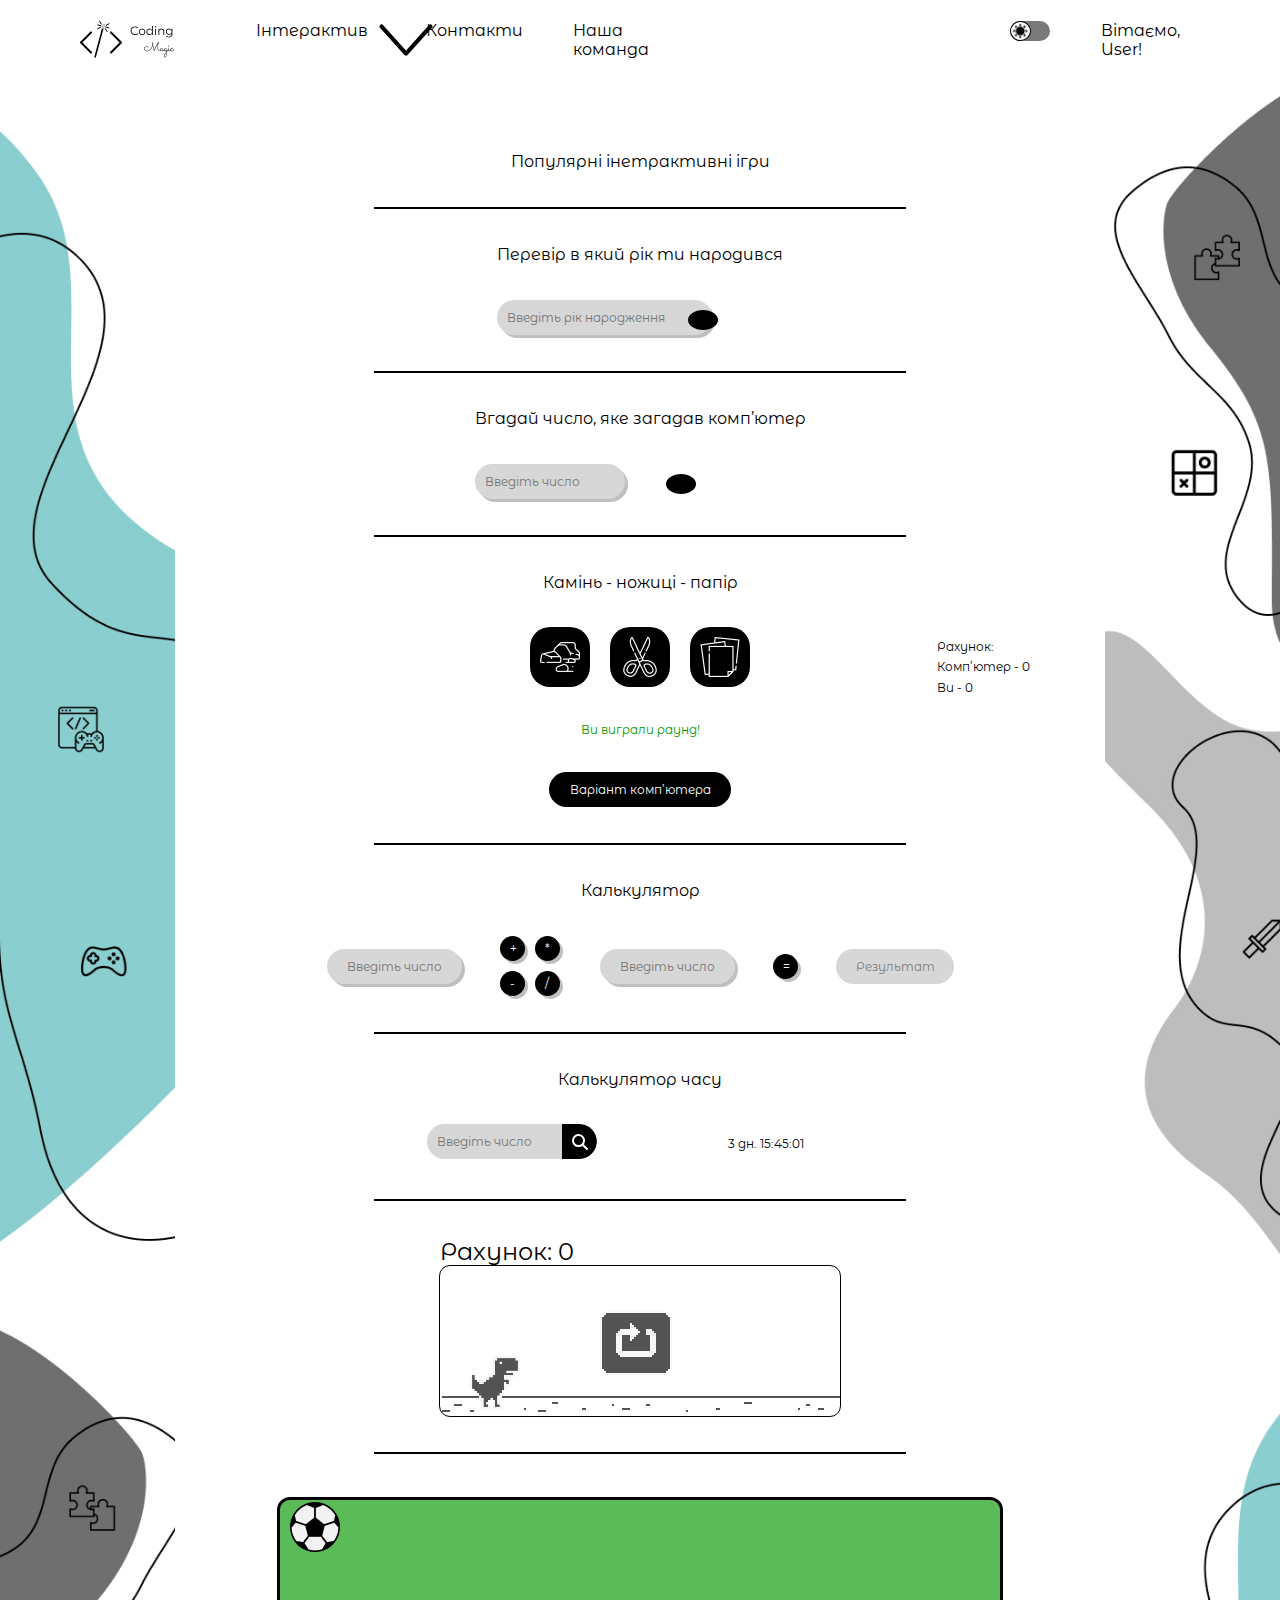
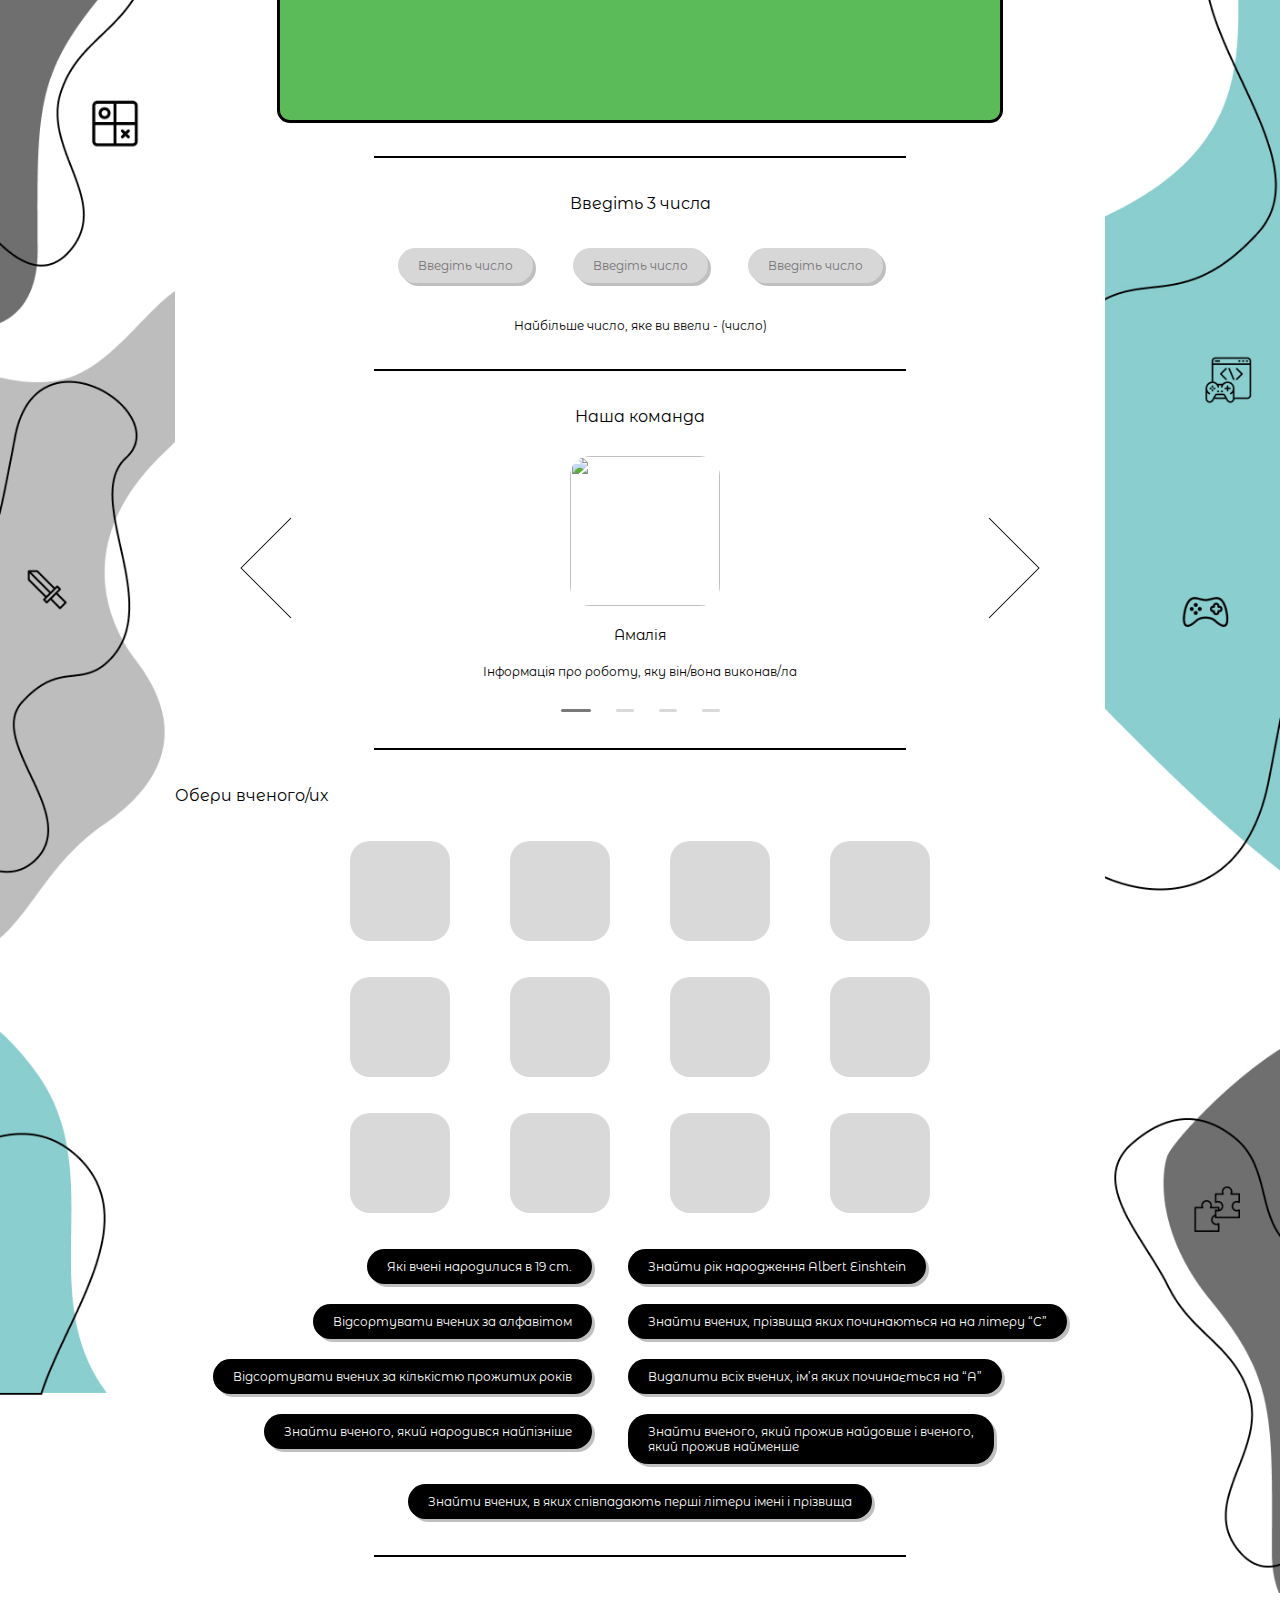
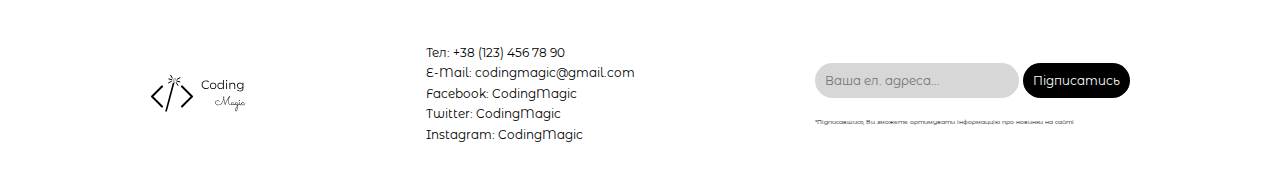
==== commit 3f16d1c3: "Merge branch 'dev' of https://github.com/Stoned-Spyro/GoITeens_UA_FE_1y_14_23_Third_Project into ole" ====
--- a/index.html
+++ b/index.html
@@ -10,36 +10,43 @@
     <div>
       <header class="header">
         <div class="header__container container">
-          <img src="./img/Group 4.png" alt="logo" class="header__logo" />
+          <img src="./img/logo.svg" alt="logo" class="header__logo" />
           <nav class="header__navbar">
             <ul class="header__list">
-              <li class="header__item">
+              <li class="header__item item__icon">
                 Інтерактив
-                
+
                 <img
-                  src="/img/Vector 4.png"
+                  src="/img/arrow.svg"
                   alt="arrow"
                   class="header__button--image"
                 />
-                <li class="header__item--burgermenu">a</li>
-                <li class="header__item--burgermenu">a</li>
-                <li class="header__item--burgermenu">a</li>
-              </li>
-              <li class="header__item">Контакти</li>
-              <li class="header__item">Наша команда</li>
+                <ul class="header__burgermenu">
+                  <li class="header__burgermenu--item">
+                    <a href="#" class="header__links" id="numerical">Числовий</a>
+                  </li>
+                  <li class="header__burgermenu--item">
+                    <a href="#" class="header__links" id="game">Ігровий</a>
+                  </li>
+                  <li class="header__burgermenu--item">
+                    <a href="#" class="header__links" id="acquaintance">Ознайомчий</a>
+                  </li>
+                </ul>
+              </li>
+              <li class="header__item">
+                <a href="#" class="header__links">Контакти</a>
+              </li>
+              <li class="header__item">
+                <a href="#" class="header__links">Наша команда</a>
+              </li>
             </ul>
           </nav>
           <div class="header__wrapper">
-            <label class="header__switch">
-              <input type="checkbox" />
-              <span class="header__slider"></span>
-            </label>
-  
-            <label class="header__switch">
-              <input type="checkbox" checked />
-              <span class="header__slider"></span>
-            </label>
-  
+            <span class="header__switch">
+              <input type="checkbox" id="switcher" />
+              <label for="switcher"></label>
+            </span>
+
             <p class="header__text">Вітаємо, User!</p>
           </div>
         </div>
@@ -67,57 +74,385 @@
             </div>
             <p id="guessResult" class="result"></p>
           </div>
-          <hr class="main__line" width="532px" size="1px">
-          <div class="main-div-rockpaperscisors main__div">
-            <h2 class="main-title-rockpaperscisors">Камінь - ножиці - папір</h2>
-          </div>
-          <hr class="main__line" width="532px" size="1px">
-      <div class="main-div-calculator main__div">
-          <h2 class="main-title-calculator">Калькулятор</h2>
-          <div class="main-div-calculator-content">
-              <input class="calculator-input-number" data-action="number_1" type="text" placeholder="Введіть число">
+          <hr class="main__line" width="532px" size="1px" />
+          <div class="rockpaperscisors main__div" id="game_3">
+            <section class="home__sps sps-home">
+              <!-- sps - stone-paper-scissors -->
+              <div class="sps-home__container container">
+                <div class="sps-home__left">
+                  <h5 class="sps-home__title">Камінь - ножиці - папір</h5>
+                  <ul class="sps-home__list">
+                    <li class="sps-home__item">
+                      <button class="sps-home__button">
+                        <img src="./img/sps/stone.png" alt="" />
+                      </button>
+                    </li>
+                    <li class="sps-home__item">
+                      <button class="sps-home__button">
+                        <img src="./img/sps/scissors.png" alt="" />
+                      </button>
+                    </li>
+                    <li class="sps-home__item">
+                      <button class="sps-home__button">
+                        <img src="./img/sps/paper.png" alt="" />
+                      </button>
+                    </li>
+                  </ul>
+                  <p class="sps-home__text">Ви виграли раунд!</p>
+                  <button class="sps-home__computer">
+                    <p class="sps-home__textcomputer">Варіант комп’ютера</p>
+                  </button>
+                </div>
+              </div>
+              <div class="sps-home__right">
+                <ul class="sps-home__listr">
+                  <li class="sps-home__itemr">Рахунок:</li>
+                  <li class="sps-home__itemr">Комп’ютер - 0</li>
+                  <li class="sps-home__itemr">Ви - 0</li>
+                </ul>
+              </div>
+            </section>
+          </div>
+          <hr class="main__line" width="532px" size="1px" />
+          <div class="main-div-calculator main__div" id="game_4">
+            <h2 class="main-title-calculator">Калькулятор</h2>
+            <div class="main-div-calculator-content">
+              <input
+                class="calculator-input-number"
+                data-action="number_1"
+                type="text"
+                placeholder="Введіть число"
+              />
               <div class="calculator-div-actions">
-                  <button class="calculator-button-action" data-action="+">+</button>
-                  <button class="calculator-button-action" data-action="*">*</button>
-                  <button class="calculator-button-action" data-action="-">-</button>
-                  <button class="calculator-button-action" data-action="/">/</button>
-              </div>
-              <input class="calculator-input-number" data-action="number_2" type="text" placeholder="Введіть число">
-              <button class="calculator-button-action" data-action="=">=</button>
+                <button class="calculator-button-action" data-action="+">
+                  +
+                </button>
+                <button class="calculator-button-action" data-action="*">
+                  *
+                </button>
+                <button class="calculator-button-action" data-action="-">
+                  -
+                </button>
+                <button class="calculator-button-action" data-action="/">
+                  /
+                </button>
+              </div>
+              <input
+                class="calculator-input-number"
+                data-action="number_2"
+                type="text"
+                placeholder="Введіть число"
+              />
+              <button class="calculator-button-action" data-action="=">
+                =
+              </button>
               <h3 class="calculator-result-calculator">Результат</h3>
-          </div>
+            </div>
+          </div>
+          <hr class="main__line" width="532px" size="1px" />
+          <div class="main-div-time main__div" id="game_5">
+            <h2 class="main-title-time">
+              <section class="home__time time-home">
+                <div class="time-home__container container">
+                  <h1 class="time-home__title">Калькулятор часу</h1>
+                  <div class="time-home__bottom">
+              <div class="time-home__actions">
+                <input
+                class="time-home__calcurator"
+                data-action="number_1"
+                type="text"
+                placeholder="Введіть число"
+                
+              />
+                <button class="time-home__button">
+                  <svg class="time-home__svg" width="35" height="35" viewBox="0 0 35 35" fill="inherit" xmlns="http://www.w3.org/2000/svg">
+                    <path d="M0 0H17.5C27.165 0 35 7.83502 35 17.5C35 27.165 27.165 35 17.5 35H0V0Z" fill="black" />
+                    <circle cx="16.5217" cy="16.5217" r="5.52174" stroke="white" stroke-width="2" />
+                    <path d="M24.2929 25.7071C24.6834 26.0976 25.3166 26.0976 25.7071 25.7071C26.0976 25.3166 26.0976 24.6834 25.7071 24.2929L24.2929 25.7071ZM21.468 20.0538L20.7609 19.3467L19.3467 20.7609L20.0538 21.468L21.468 20.0538ZM25.7071 24.2929L21.468 20.0538L20.0538 21.468L24.2929 25.7071L25.7071 24.2929Z" fill="white" />
+                  </svg>
+                </button>
+                  </div>
+                  <p class="time-home__text">3 дн. 15:45:01</p>
+                </div>
+              </section>
+            </h2>
+          </div>
+          <hr class="main__line" width="532px" size="1px" />
+          <div class="main-div-dinosaur main__div" id="game_6">
+            <div class="main-div-dino">
+              <h2 class="dino-time">Рахунок: 0</h2>
+              <div class="main-dino-window">
+                <img
+                  class="dino-player"
+                  src="/img/dino/dino_idle_1.png"
+                  alt=""
+                />
+                <button class="dino-button-restart">
+                  <img src="/img/dino/restart_button.png" alt="" />
+                </button>
+              </div>
+            </div>
+          </div>
+          <hr class="main__line" width="532px" size="1px" />
+          <div class="main-div-football main__div" id="game_7">
+            <div class="football-main-window">
+              <img class="football-ball" src="./img/ball.png" alt="">
+            </div>
+          </div>
+          <hr class="main__line" width="532px" size="1px" />
+          <div class="main-div-three main__div" id="game_8">
+            <section class="home__three three-home">
+              <div class="three-home__container container">
+                <h1 class="three-home__title">Введіть 3 числа</h1>
+                <ul class="three-home__list">
+                  <li class="three-home__item">
+                    <input
+                      class="three-home__input"
+                      type="text"
+                      placeholder="Введіть число"
+                    />
+                  </li>
+                  <li class="three-home__item">
+                    <input
+                      class="three-home__input"
+                      type="text"
+                      placeholder="Введіть число"
+                    />
+                  </li>
+                  <li class="three-home__item">
+                    <input
+                      class="three-home__input"
+                      type="text"
+                      placeholder="Введіть число"
+                    />
+                  </li>
+                </ul>
+                <p class="three-home__text">
+                  Найбільше число, яке ви ввели - (число)
+                </p>
+              </div>
+            </section>
+          </div>
+          <hr class="main__line" width="532px" size="1px" />
+
+          <div class="main-div-team main__div" id="game_9">
+            <section class="home__team team-home">
+              
+              <div class="team-home__container container">
+                <h1 class="team-home__title">Наша команда</h1>
+                <div id="top" >
+                  <img
+                    src="./img/team/arrow-left.png"
+                    alt=""
+                    class="team-home__arrow-left arrow"
+                  />
+                  <div id="slider" class="">
+                      <div class="team-home__slides block">
+                        <img
+                          src="https://i.pinimg.com/564x/86/cf/6f/86cf6fbc74b374897892af438fa10f5b.jpg"
+                          alt=""
+                          class="team-home__img "
+                        />
+                        <h2 class="team-home__name">Амалія</h2>
+                        <p class="team-home__text">
+                          Інформація про роботу, яку він/вона виконав/ла
+                        </p>
+                      </div>
+                      <div class="team-home__slides"> 
+                        <img
+                        src="https://i.pinimg.com/564x/89/bc/e3/89bce3855fa835d7edd50c24af28ac70.jpg"
+                        alt=""
+                        class="team-home__img"
+                      />
+                      <h2 class="team-home__name">Саша</h2>
+                      <p class="team-home__text">
+                        Інформація про роботу, яку він/вона виконав/ла
+                      </p>
+                      </li>
+                      </div>
+                      <div class="team-home__slides">
+                        <img
+                        src="https://i.pinimg.com/736x/c0/2f/99/c02f9992b879b48d18297fe7441fefea.jpg"
+                        alt=""
+                        class="team-home__img"
+                      />
+                      <h2 class="team-home__name">Назарій</h2>
+                      <p class="team-home__text">
+                        Інформація про роботу, яку він/вона виконав/ла
+                      </p>
+                      </li>
+                      </div>
+                      <div class="team-home__slides">
+                        <img
+                        src="https://i.pinimg.com/736x/1d/60/2f/1d602f2d214671df01d745b4acbe4729.jpg"
+                        alt=""
+                        class="team-home__img"
+                      />
+                      <h2 class="team-home__name">Павло</h2>
+                      <p class="team-home__text">
+                        Інформація про роботу, яку він/вона виконав/ла
+                      </p>
+                      </div>
+                  </div>
+                  <img
+                    src="./img/team/arrow-right.png"
+                    alt=""
+                    class="team-home__arrow-right arrow"
+                  />
+                </div>
+                <div id="bottom">
+                </div>
+              </div>
+            </section>
+          </div>
+
+          <hr class="main__line" width="532px" size="1px" />
+          <div class="main-div-scientist main__div" id="game_10">
+            <h2 class="main-title-scientist">Обери вченого/их</h2>
+            <div class="main-scientist-all">
+              <ul class="main-scientist-list">
+                <li class="main-scientist-item">
+                  <h2 class="main-scientist-item-title"></h2>
+                  <h2 class="main-scientist-item-date"></h2>
+                  
+                </li>
+                <li class="main-scientist-item">
+                  <h2 class="main-scientist-item-title"></h2>
+                  <h2 class="main-scientist-item-date"></h2>
+                  
+                </li>
+                <li class="main-scientist-item">
+                  <h2 class="main-scientist-item-title"></h2>
+                  <h2 class="main-scientist-item-date"></h2>
+                  
+                </li>
+                <li class="main-scientist-item">
+                  <h2 class="main-scientist-item-title"></h2>
+                  <h2 class="main-scientist-item-date"></h2>
+                  
+                </li>
+                <li class="main-scientist-item">
+                  <h2 class="main-scientist-item-title"></h2>
+                  <h2 class="main-scientist-item-date"></h2>
+                  
+                </li>
+                <li class="main-scientist-item">
+                  <h2 class="main-scientist-item-title"></h2>
+                  <h2 class="main-scientist-item-date"></h2>
+                  
+                </li>
+                <li class="main-scientist-item">
+                  <h2 class="main-scientist-item-title"></h2>
+                  <h2 class="main-scientist-item-date"></h2>
+                  
+                </li>
+                <li class="main-scientist-item">
+                  <h2 class="main-scientist-item-title"></h2>
+                  <h2 class="main-scientist-item-date"></h2>
+                  
+                </li>
+                <li class="main-scientist-item">
+                  <h2 class="main-scientist-item-title"></h2>
+                  <h2 class="main-scientist-item-date"></h2>
+                  
+                </li>
+                <li class="main-scientist-item">
+                  <h2 class="main-scientist-item-title"></h2>
+                  <h2 class="main-scientist-item-date"></h2>
+                  
+                </li>
+                <li class="main-scientist-item">
+                  <h2 class="main-scientist-item-title"></h2>
+                  <h2 class="main-scientist-item-date"></h2>
+                  
+                </li>
+                <li class="main-scientist-item">
+                  <h2 class="main-scientist-item-title"></h2>
+                  <h2 class="main-scientist-item-date"></h2>
+                  
+                </li>
+                
+              </ul>
+              <ul class="main-scientist-ul"> 
+                <li class="main-scientist-item-row">
+                  <ul class="main-scientist-row-1 main-scientist-row">
+                    <li class="main-scientist-buttons-item">
+                      <button class="main-scientist-button" id="scientists-19-st">Які вчені народилися в 19 ст.</button>
+                    </li>
+                    <li class="main-scientist-buttons-item">
+                      <button class="main-scientist-button" id="scientists-alphabet">Відсортувати вчених за алфавітом</button>
+                    </li>
+                    <li class="main-scientist-buttons-item">
+                      <button class="main-scientist-button" id="scientists-age">Відсортувати вчених за кількістю прожитих років</button>
+                    </li>
+                    <li class="main-scientist-buttons-item">
+                      <button class="main-scientist-button" id="scientists-born">Знайти вченого, який народився найпізніше</button>
+                    </li>
+                  </ul>
+                </li>
+                <li class="main-scientist-item-row">
+                  <ul class="main-scientist-row-2 main-scientist-row">
+                    <li class="main-scientist-buttons-item">
+                      <button class="main-scientist-button" id="scientists-albert-born">Знайти рік народження Albert Einshtein</button>
+                    </li>
+                    <li class="main-scientist-buttons-item">
+                      <button class="main-scientist-button" id="scientists-C">Знайти вчених, прізвища яких починаються на на літеру “С” </button>
+                    </li>
+                    <li class="main-scientist-buttons-item">
+                      <button class="main-scientist-button" id="scientists-A">Видалити всіх вчених, ім’я яких починається на “А”</button>
+                    </li>
+                    <li class="main-scientist-buttons-item">
+                      <button class="main-scientist-button" id="scientists-best-worst">Знайти вченого, який прожив найдовше і вченого,  <br>який прожив найменше</button>
+                    </li>
+                  </ul>
+                </li>
+                <li class="main-scientist-item-row">
+                  <button class="main-scientist-button" id="scientists-first-letter">Знайти вчених, в яких співпадають перші літери імені і прізвища</button>
+                </li>
+              </ul>
+            </div>
+          </div>
+          <hr class="main__line" width="532px" size="1px" />
         </div>
-          <hr class="main__line" width="532px" size="1px">
-          <div class="main-div-time main__div">
-            <h2 class="main-title-time">Калькулятор часу</h2>
-          </div>
-          <hr class="main__line" width="532px" size="1px">
-          <div class="main-div-dinosaur main__div">
-            <h2 class="main-title-dinosaur">Google динозавр</h2>
-          </div>
-          <hr class="main__line" width="532px" size="1px">
-          <div class="main-div-football main__div">
-            <h2 class="main-title-football">Футбол</h2>
-          </div>
-          <hr class="main__line" width="532px" size="1px">
-          <div class="main-div-three main__div">
-            <h2 class="main-title-three">Введіть 3 числа</h2>
-          </div>
-          <hr class="main__line" width="532px" size="1px">
-          <div class="main-div-team main__div">
-            <h2 class="main-title-team">Наша команда</h2>
-          </div>
-          <hr class="main__line" width="532px" size="1px">
-          <div class="main-div-scientist main__div">
-            <h2 class="main-title-scientist">Обери вченого/их</h2>
-          </div>
-          <hr class="main__line" width="532px" size="1px">
-    
-    </div>
-    <footer class="footer">
-
-    </footer>
+      </div>
+      <footer class="footer">
+        <div class="footer__container ">
+          <!-- <div class="footer__left"> -->
+            <img src="./img/logo.svg" alt="logo" class="footer__logo" />
+          <!-- </div> -->
+            <ul class="footer__list">
+              <li class="footer__item">
+                <p class="footer__text">Тел: +38 (123) 456 78 90</p>
+              </li>
+              <li class="footer__item">
+                <p class="footer__text">E-Mail: codingmagic@gmail.com</p>
+              </li>
+              <li class="footer__item">
+                <p class="footer__text">Facebook: CodingMagic</p>
+              </li>
+              <li class="footer__item">
+                <p class="footer__text">Twitter: CodingMagic</p>
+              </li>
+              <li class="footer__item">
+                <p class="footer__text">Instagram: CodingMagic</p>
+              </li>
+            </ul>
+              <!-- <div class="footer__right"> -->
+                <div class="footer__information">
+                  <input
+                      class="footer__input"
+                      type="text"
+                      autocomplete="on"
+                      placeholder="Ваша ел. адреса..."
+                    />
+                    <button class="footer__button">Підписатись</button>
+                    <p class="footer__textinfo">*Підписавшись, Ви зможете ортимувати інформаццію про новинки на сайті</p>
+                </div>
+              <!-- </div> -->
+          </div>
+        </div>
+      </footer>
     </div>
     <script type="module" src="main.js"></script>
   </body>
-</html>
+</html>--- a/css/main.css
+++ b/css/main.css
@@ -1,3 +1,4 @@
+@import url("https://fonts.googleapis.com/css2?family=Barriecito&family=Bilbo+Swash+Caps&family=Inter&family=Montserrat+Alternates:ital,wght@0,100;0,200;0,300;0,400;0,500;0,600;0,700;0,800;0,900;1,100;1,200;1,300;1,400;1,500;1,600;1,700;1,800;1,900&family=Montserrat:wght@400;700&family=Poppins&family=Roboto:ital,wght@0,100;0,300;0,400;0,500;0,700;0,900;1,100;1,300;1,400;1,500;1,700;1,900&display=swap");
 .main-title-calculator {
   font-family: var(--font-family);
   font-weight: 400;
@@ -63,6 +64,428 @@
   flex-direction: column;
   gap: 36px;
   align-items: center;
+}
+
+.main-dino-window {
+  position: relative;
+  outline: 1px solid black;
+  width: 400px;
+  height: 150px;
+  overflow: hidden;
+  border-radius: 10px;
+  background-image: url("/img/dino/dino_ground.png");
+  background-repeat: repeat-x;
+  background-position: 0px 130px;
+}
+
+.dino-player {
+  width: 50px;
+  position: absolute;
+  margin-top: 90px;
+  margin-left: 30px;
+}
+
+.dino-button-restart {
+  position: absolute;
+  margin-top: 45px;
+  margin-left: 160px;
+}
+
+.dino-time {
+  font-size: x-large;
+}
+
+.cactus {
+  height: 60px;
+  margin-top: 85px;
+}
+
+.football-main-window {
+  background-color: #5ABB58;
+  border-radius: 10px;
+  outline: 3px solid black;
+  width: 720px;
+  height: 220px;
+  margin-top: 10px;
+  display: flex;
+}
+
+.football-ball {
+  position: absolute;
+  width: 50px;
+  height: 50px;
+  transition: all 100ms;
+}
+
+.main-scientist-item {
+  width: 100px;
+  height: 100px;
+  background-color: #d9d9d9;
+  border-radius: 20px;
+  display: flex;
+  flex-direction: column;
+  align-items: center;
+  justify-content: center;
+}
+
+.main-scientist-list {
+  margin-top: 36px;
+  -moz-column-gap: 60px;
+       column-gap: 60px;
+  row-gap: 36px;
+  width: 600px;
+  display: flex;
+  flex-wrap: wrap;
+  justify-content: center;
+  align-items: center;
+}
+
+.main-scientist-button {
+  font-family: var(--font-family);
+  font-weight: 400;
+  font-size: 12px;
+  text-align: left;
+  color: #fff;
+  box-shadow: 3px 3px 0 0 rgba(0, 0, 0, 0.25);
+  background: #000;
+  border-radius: 20px;
+  padding: 10px 20px;
+}
+
+.main-scientist-ul {
+  margin-top: 36px;
+  display: flex;
+  -moz-column-gap: 36px;
+       column-gap: 36px;
+  row-gap: 20px;
+  justify-content: center;
+  flex-wrap: wrap;
+}
+
+.main-scientist-row {
+  display: flex;
+  flex-direction: column;
+  gap: 20px;
+}
+
+.main-scientist-row-1 {
+  justify-content: start;
+  align-items: flex-end;
+}
+
+.main-scientist-all {
+  display: flex;
+  flex-direction: row;
+  flex-wrap: wrap;
+  justify-content: center;
+  align-items: center;
+}
+
+.main-scientist-item-title,
+.main-scientist-item-date {
+  font-family: var(--font-family);
+  font-weight: 400;
+  font-size: 8px;
+  line-height: 170%;
+  text-align: center;
+  color: #000;
+}
+
+.notInSearch {
+  display: none;
+  position: absolute;
+}
+
+.rockpaperscisors {
+  position: relative;
+}
+
+.sps-home__container {
+  display: flex;
+  justify-content: center;
+}
+.sps-home__left {
+  display: flex;
+  flex-direction: column;
+  justify-content: center;
+  align-items: center;
+}
+.sps-home__title {
+  font-weight: 400;
+  font-size: 16px;
+  color: #000;
+  padding-bottom: 35px;
+  text-align: center;
+}
+.sps-home__list {
+  display: flex;
+  flex-direction: row;
+  justify-content: center;
+  align-items: center;
+  gap: 20px;
+  padding-bottom: 35px;
+}
+.sps-home__button {
+  border-radius: 20px;
+  padding: 10px;
+  width: 60px;
+  height: 60px;
+  background: #000;
+  font-weight: 400;
+  font-size: 12px;
+  display: flex;
+  display: flex;
+  justify-content: center;
+  align-items: center;
+  transition: all 0.3s ease 0s;
+}
+.sps-home__button:hover {
+  background-color: #7e7e7e;
+}
+.sps-home__text {
+  font-weight: 400;
+  font-size: 12px;
+  color: #039900;
+  text-align: center;
+  padding-bottom: 35px;
+}
+.sps-home__computer {
+  border-radius: 20px;
+  padding: 10px 20px;
+  width: 182px;
+  height: 35px;
+  background: #000;
+  font-family: var(--font-family);
+  font-weight: 400;
+  font-size: 12px;
+  color: #fff;
+  font-size: 12px;
+  display: flex;
+  justify-content: center;
+  transition: all 0.3s ease 0s;
+}
+.sps-home__computer:hover {
+  background-color: #7e7e7e;
+}
+.sps-home__textcomputer {
+  font-weight: 400;
+  font-size: 12px;
+  color: #fff;
+}
+.sps-home__listr {
+  display: flex;
+  flex-direction: column;
+  position: absolute;
+  top: 100px;
+  right: -200px;
+}
+.sps-home__itemr {
+  font-weight: 400;
+  font-size: 12px;
+  line-height: 170%;
+  color: #000;
+}
+
+.time-home__title {
+  font-family: var(--font-family);
+  font-weight: 400;
+  font-size: 16px;
+  color: #000;
+  padding-bottom: 35px;
+  display: flex;
+  justify-content: center;
+}
+.time-home__bottom {
+  display: flex;
+  flex-direction: row;
+  justify-content: center;
+  align-items: center;
+  gap: 166px;
+  padding-right: 50px;
+}
+.time-home__calcurator {
+  font-size: 12px;
+  border-radius: 20px;
+  padding: 10px 45px 10px 10px;
+  width: 150px;
+  height: 35px;
+  background: #d7d7d7;
+  position: absolute;
+}
+.time-home__button {
+  position: relative;
+  left: 100%;
+  margin-right: 100px;
+}
+.time-home__svg {
+  border-radius: 0 20px 20px 0;
+  fill: #000;
+}
+.time-home__text {
+  font-weight: 400;
+  font-size: 12px;
+  color: #000;
+}
+
+.three-home {
+  display: flex;
+  justify-content: center;
+}
+.three-home__title {
+  text-align: center;
+  padding-bottom: 35px;
+  font-weight: 400;
+  font-size: 16px;
+  color: #000;
+}
+.three-home__list {
+  display: flex;
+  justify-content: center;
+  gap: 40px;
+  padding-bottom: 35px;
+}
+.three-home__input {
+  border-radius: 20px;
+  padding: 10px 20px;
+  width: 135px;
+  height: 35px;
+  box-shadow: 3px 3px 0 0 rgba(0, 0, 0, 0.25);
+  background: #d7d7d7;
+  font-weight: 400;
+  font-size: 12px;
+  color: #7e7e7e;
+}
+.three-home__text {
+  text-align: center;
+  font-weight: 400;
+  font-size: 12px;
+  color: #000;
+}
+
+.team-home__container {
+  display: flex;
+  flex-direction: column;
+  justify-content: center;
+  align-items: center;
+  row-gap: 30px;
+}
+.team-home__title {
+  font-weight: 400;
+  font-size: 16px;
+  color: #000;
+}
+.team-home__arrow {
+  width: 120px;
+  height: 120px;
+}
+.team-home__slides {
+  display: flex;
+  flex-direction: column;
+  justify-content: center;
+  -o-object-fit: cover;
+     object-fit: cover;
+  display: none;
+}
+.team-home__img {
+  display: flex;
+  flex-direction: column;
+  justify-content: center;
+  border-radius: 20px;
+  width: 150px;
+  height: 150px;
+  margin-bottom: 20px;
+  margin-left: 40%;
+}
+.team-home__name {
+  font-weight: 400;
+  font-size: 14px;
+  color: #000;
+  margin-bottom: 20px;
+  text-align: center;
+}
+.team-home__text {
+  font-weight: 400;
+  font-size: 12px;
+  color: #000;
+  text-align: center;
+}
+.team-home__pagination {
+  border-radius: 3px;
+  width: 18px;
+  height: 3px;
+  background: #d9d9d9;
+}
+
+#top {
+  display: flex;
+  align-items: center;
+  justify-content: center;
+}
+
+#bottom {
+  display: flex;
+  -moz-column-gap: 25px;
+       column-gap: 25px;
+}
+
+#slider {
+  width: 800px;
+  overflow: hidden;
+  border-radius: 10px;
+}
+
+.active {
+  background-color: #797979;
+  border-radius: 3px;
+  width: 30px;
+  height: 3px;
+}
+
+.block {
+  display: block;
+}
+
+.footer__container {
+  padding: 50px;
+  display: flex;
+  justify-content: center;
+  align-items: center;
+  gap: 180px;
+}
+.footer__text {
+  font-family: var(--font-family);
+  font-weight: 400;
+  font-size: 12px;
+  line-height: 170%;
+  color: #000;
+}
+.footer__input {
+  border-radius: 20px;
+  padding: 10px 80px 10px 10px;
+  width: 204px;
+  height: 35px;
+  background: #d7d7d7;
+  font-family: var(--font-family);
+  font-weight: 400;
+  font-size: 12px;
+  margin-bottom: 20px;
+}
+.footer__button {
+  border-radius: 20px;
+  padding: 10px;
+  width: 107px;
+  height: 35px;
+  background: #000;
+  font-family: var(--font-family);
+  font-weight: 400;
+  font-size: 12px;
+  color: #fff;
+}
+.footer__textinfo {
+  font-family: var(--font-family);
+  font-weight: 400;
+  font-size: 6px;
+  color: #000;
 }
 
 .main {
@@ -140,6 +563,7 @@
 .header__container {
   display: flex;
   flex-direction: row;
+  height: 80px;
   justify-content: center;
   align-items: center;
 }
@@ -149,11 +573,70 @@
   gap: 50px;
   padding-right: 361px;
   padding-left: 81px;
+  cursor: pointer;
+}
+.header .item__icon {
+  display: flex;
+  gap: 8px;
+}
+.header__burgermenu {
+  display: none;
+}
+.header__burgermenu.active_2 {
+  display: block;
+  position: absolute;
+  padding-top: 25px;
+}
+.header__links {
+  text-decoration: none;
+  color: black;
 }
 .header__wrapper {
   display: flex;
   flex-direction: row;
-}
+  gap: 51px;
+}
+.header__switch {
+  position: relative;
+  width: 40px;
+  height: 20px;
+  border-radius: 12px;
+}
+.header__switch input {
+  -webkit-appearance: none;
+     -moz-appearance: none;
+          appearance: none;
+  width: 40px;
+  height: 20px;
+  border-radius: 12px;
+  background-color: #7a7a7a;
+  transition: 0.5s;
+}
+.header__switch input::before {
+  content: "";
+  position: absolute;
+  width: 20.5px;
+  height: 20px;
+  border-radius: 50%;
+  border: 1px solid black;
+  top: 0;
+  left: 0;
+  background-color: #ffffff;
+  transition: 0.5s;
+  background-image: url("../../img/Ellipse 8.svg");
+  background-position: center;
+  background-repeat: no-repeat;
+}
+.header__switch input:checked:before {
+  left: 20px;
+  background-color: black;
+  background-repeat: no-repeat;
+  background-image: url("../../img/Ellipse 7.svg");
+}
+body {
+  font-family: "Montserrat Alternates", sans-serif;
+}
+
 .container {
   max-width: 100%;
   margin: 0 auto;
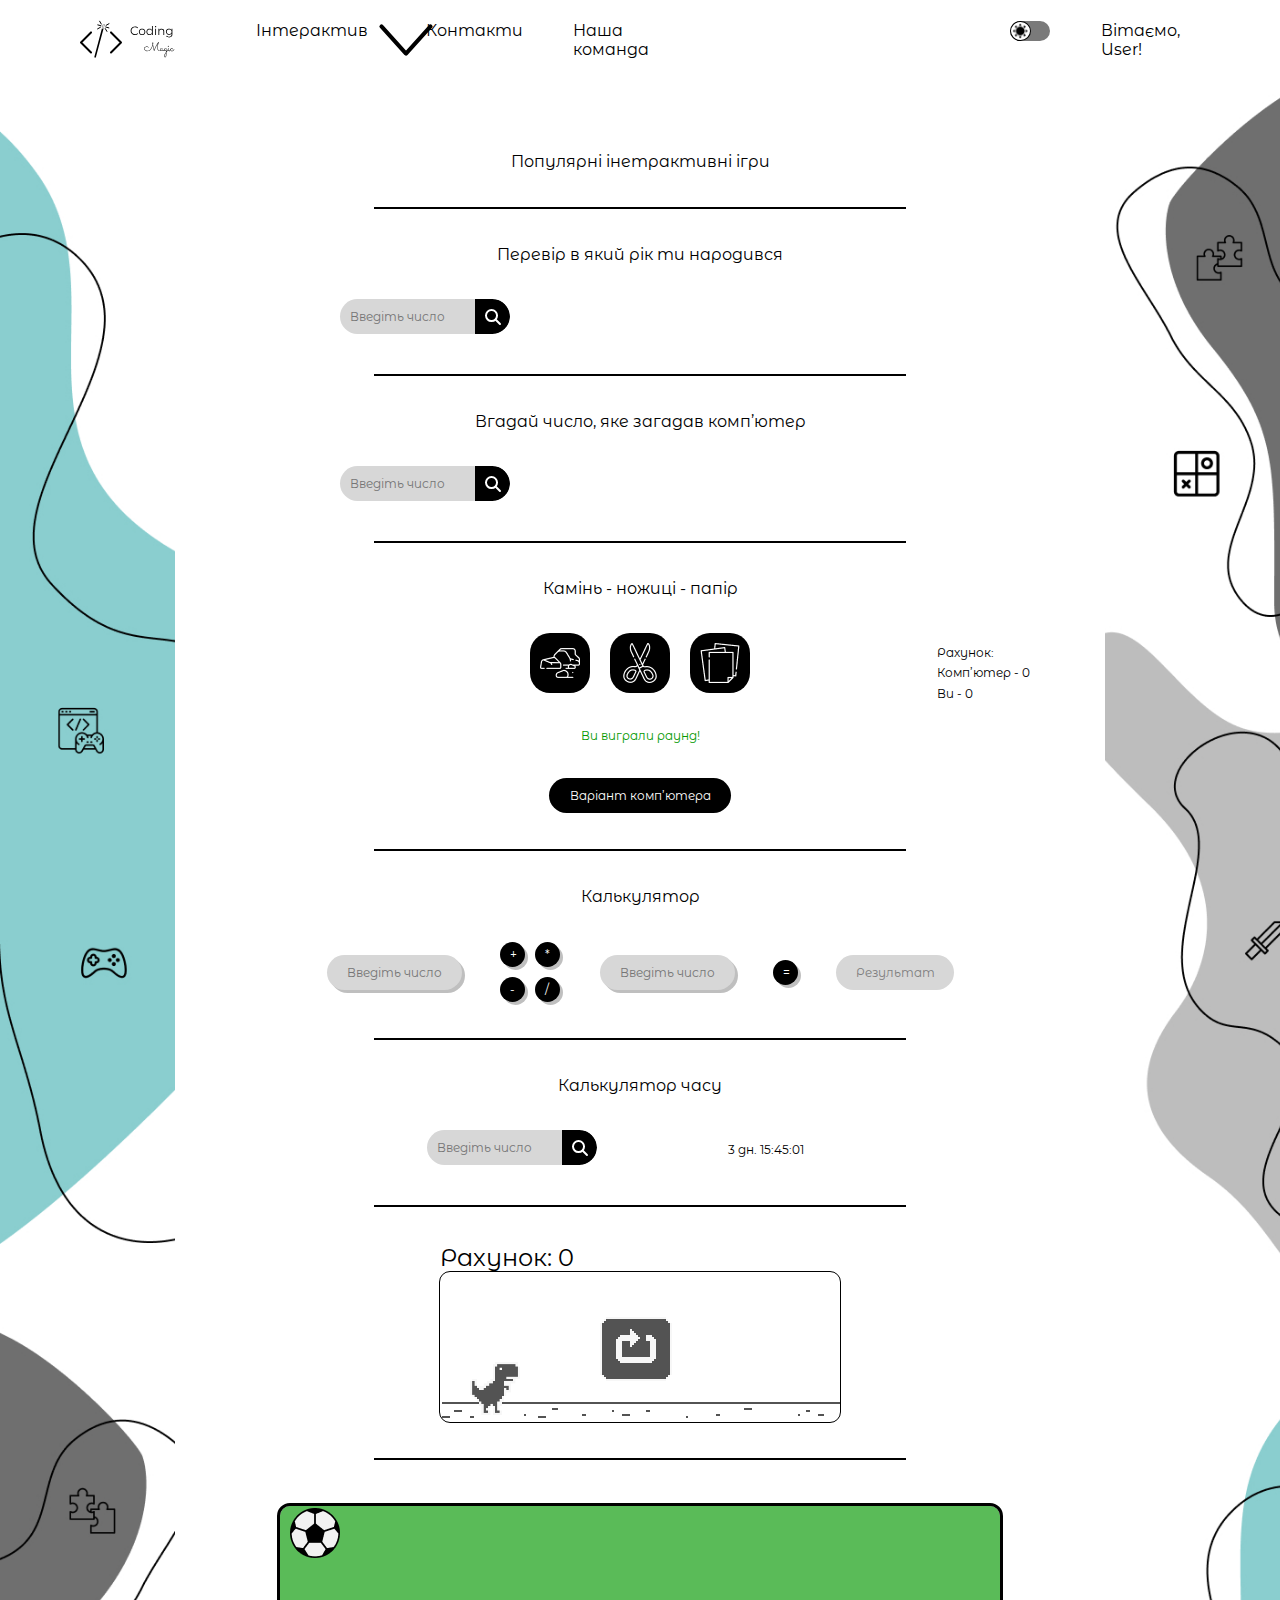
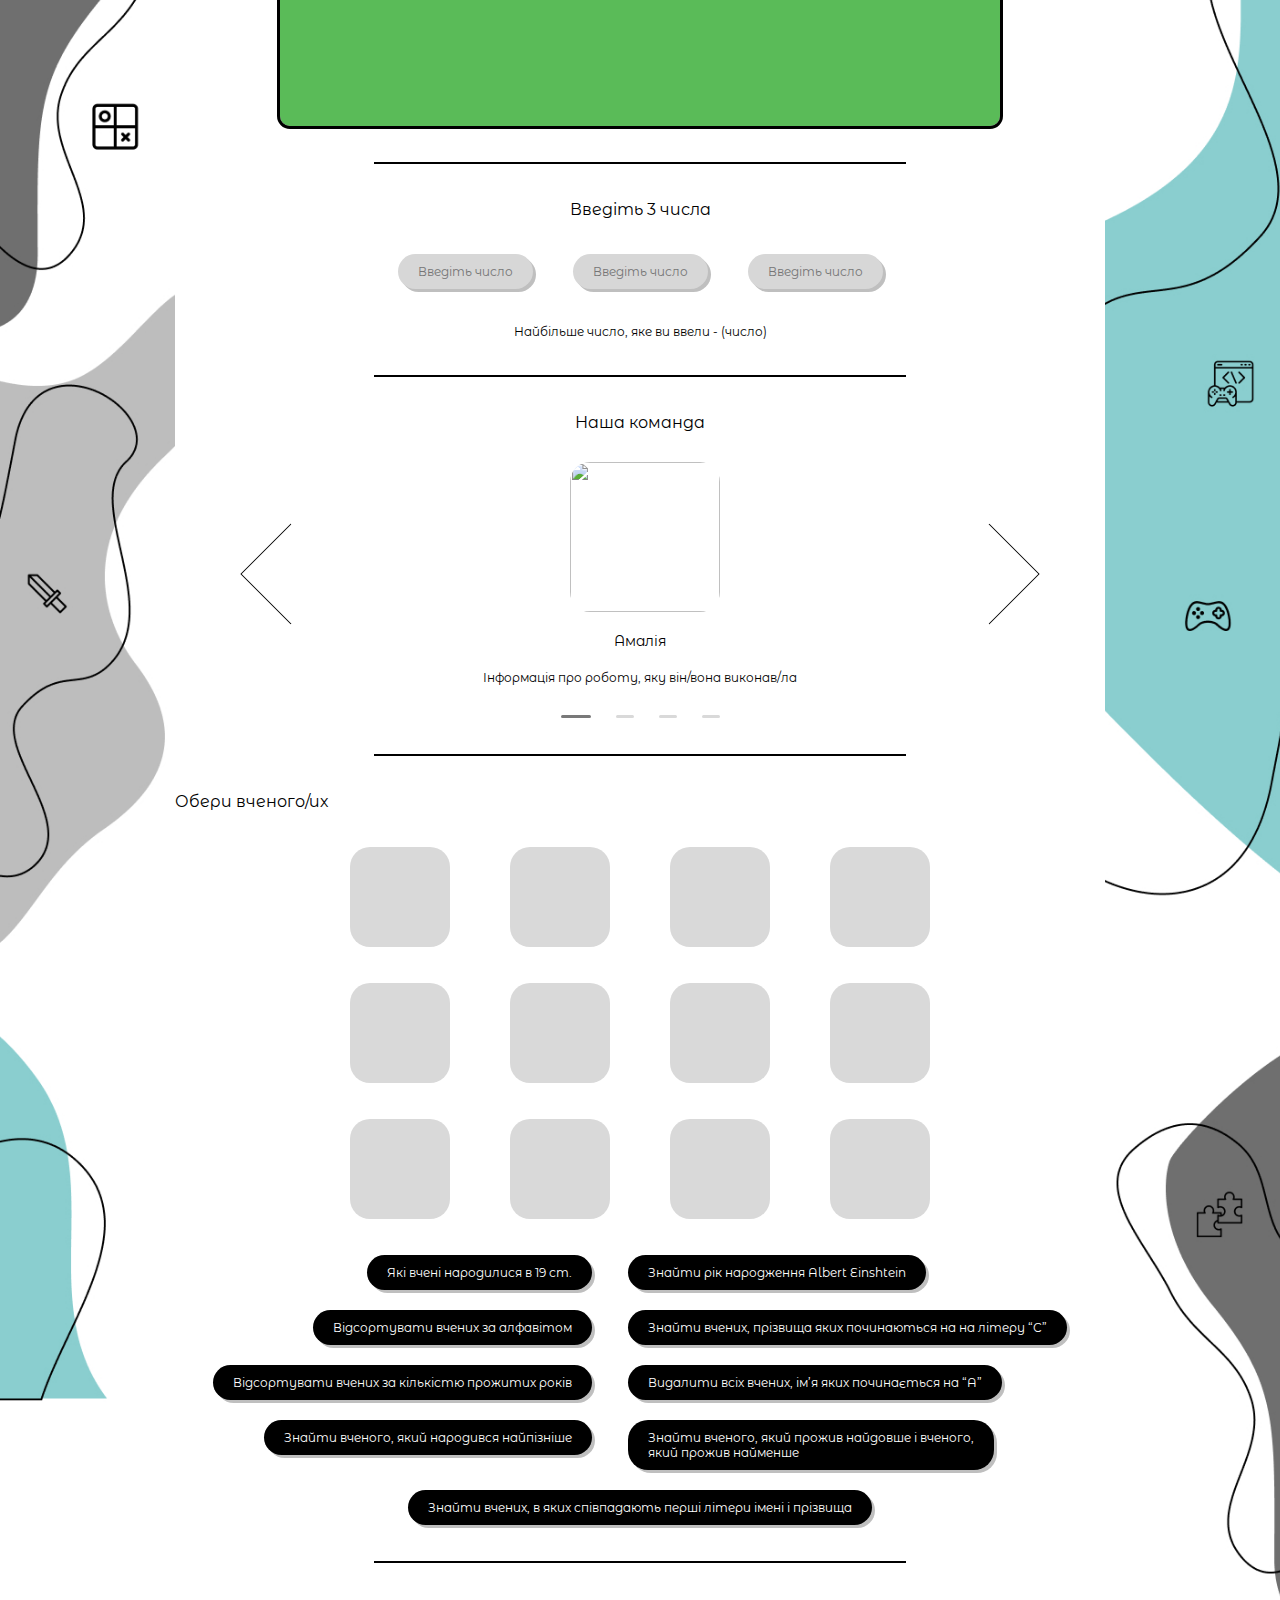
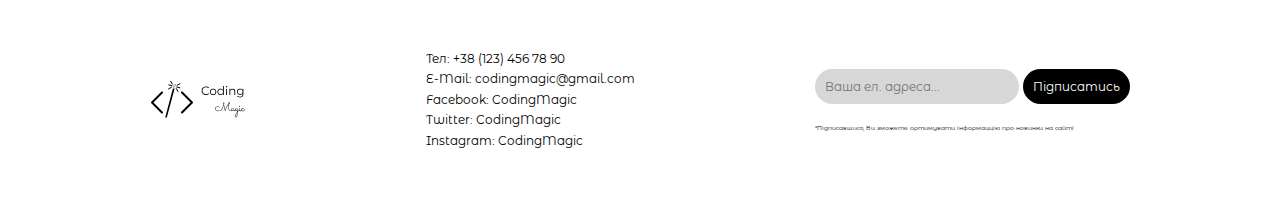
==== commit 1d9c8880: "finished game check if your birthyear is leap and guess the number" ====
--- a/index.html
+++ b/index.html
@@ -57,22 +57,60 @@
             <p class="div-title">Популярні інетрактивні ігри</p>
           </span>
           <hr class="main__line" width="532px" size="1px">
-          <div class="main-div-birthyear main__div">
-            <h2 class="main-title-birthyear">Перевір в який рік ти народився</h2>
-            <div class="main-birthyear__calculator calculator__main">
-              <input type="number" id="year" placeholder="Введіть рік народження" class="div__input">
-              <button id="yearButton" class="search-button"><img src="./img/magnifying-glass.png" alt="magnifying-glass"></button>  
-          </div>
-          <p id="yearResult" class="result"></p>
-        </div>
+          <div class="main-div-birth main__div" id="game_1">
+            <h2 class="main-title-birth">
+              <section class="home__birth birth-home">
+                <div class="birth-home__container container">
+                  <h1 class="birth-home__title">Перевір в який рік ти народився</h1>
+                  <div class="birth-home__bottom">
+              <div class="birth-home__actions">
+                <input
+                class="birth-home__calcurator"
+                data-action="number_1"
+                type="text"
+                placeholder="Введіть число"
+                id="year"
+              />
+                <button class="birth-home__button" id="yearButton">
+                  <svg class="birth-home__svg" width="35" height="35" viewBox="0 0 35 35" fill="inherit" xmlns="http://www.w3.org/2000/svg">
+                    <path d="M0 0H17.5C27.165 0 35 7.83502 35 17.5C35 27.165 27.165 35 17.5 35H0V0Z" fill="black" />
+                    <circle cx="16.5217" cy="16.5217" r="5.52174" stroke="white" stroke-width="2" />
+                    <path d="M24.2929 25.7071C24.6834 26.0976 25.3166 26.0976 25.7071 25.7071C26.0976 25.3166 26.0976 24.6834 25.7071 24.2929L24.2929 25.7071ZM21.468 20.0538L20.7609 19.3467L19.3467 20.7609L20.0538 21.468L21.468 20.0538ZM25.7071 24.2929L21.468 20.0538L20.0538 21.468L24.2929 25.7071L25.7071 24.2929Z" fill="white" />
+                  </svg>
+                </button>
+                  </div>
+                  <p class="birth-home__text" id="yearResult"></p>
+                </div>
+              </section>
+            </h2>
+          </div>
           <hr class="main__line" width="532px" size="1px">
-          <div class="main-div-guesser main__div">
-            <h2 class="main-title-guesser">Вгадай число, яке загадав комп’ютер</h2>
-            <div class="main-guesser__content calculator__main">
-              <input type="number" id="guess" placeholder="Введіть число" class="div__input">
-              <button id="guessButton" class="search-button"><img src="./img/magnifying-glass.png" alt="magnifying-glass"></button>
-            </div>
-            <p id="guessResult" class="result"></p>
+          <div class="main-div-birth main__div" id="game_2">
+            <h2 class="main-title-birth">
+              <section class="home__birth birth-home">
+                <div class="birth-home__container container">
+                  <h1 class="birth-home__title">Вгадай число, яке загадав комп’ютер</h1>
+                  <div class="birth-home__bottom">
+              <div class="birth-home__actions">
+                <input
+                class="birth-home__calcurator"
+                data-action="number_1"
+                type="text"
+                placeholder="Введіть число"
+                id="guess"
+              />
+                <button class="birth-home__button" id="guessButton">
+                  <svg class="birth-home__svg" width="35" height="35" viewBox="0 0 35 35" fill="inherit" xmlns="http://www.w3.org/2000/svg">
+                    <path d="M0 0H17.5C27.165 0 35 7.83502 35 17.5C35 27.165 27.165 35 17.5 35H0V0Z" fill="black" />
+                    <circle cx="16.5217" cy="16.5217" r="5.52174" stroke="white" stroke-width="2" />
+                    <path d="M24.2929 25.7071C24.6834 26.0976 25.3166 26.0976 25.7071 25.7071C26.0976 25.3166 26.0976 24.6834 25.7071 24.2929L24.2929 25.7071ZM21.468 20.0538L20.7609 19.3467L19.3467 20.7609L20.0538 21.468L21.468 20.0538ZM25.7071 24.2929L21.468 20.0538L20.0538 21.468L24.2929 25.7071L25.7071 24.2929Z" fill="white" />
+                  </svg>
+                </button>
+                  </div>
+                  <p class="birth-home__text" id="guessResult"></p>
+                </div>
+              </section>
+            </h2>
           </div>
           <hr class="main__line" width="532px" size="1px" />
           <div class="rockpaperscisors main__div" id="game_3">
--- a/css/main.css
+++ b/css/main.css
@@ -524,40 +524,46 @@
   size: 12px;
 }
 
-.calculator__main {
-  display: flex;
-  border-radius: 20px;
-  padding: 10px;
+.birth-home__title {
+  font-family: var(--font-family);
+  font-weight: 400;
+  font-size: 16px;
+  color: #000;
+  padding-bottom: 35px;
+  display: flex;
+  justify-content: center;
+}
+.birth-home__bottom {
+  display: flex;
+  flex-direction: row;
+  justify-content: center;
+  align-items: center;
+  gap: 166px;
+  padding-right: 50px;
+}
+.birth-home__calcurator {
+  font-size: 12px;
+  border-radius: 20px;
+  padding: 10px 45px 10px 10px;
+  width: 150px;
   height: 35px;
-  box-shadow: 3px 3px 0 0 rgba(0, 0, 0, 0.25);
   background: #d7d7d7;
-  font-family: var(--font-family);
-  font-weight: 400;
-  font-size: 12px;
-  color: #7e7e7e;
-  margin-top: 36px;
-}
-
-.main-birthyear__calculator {
-  width: 215px;
-}
-
-.main-guesser__content {
-  width: 150px;
-}
-
-.search-button {
-  padding: 10px 15px;
-  background-color: black;
-  color: #fff;
-  border: none;
-  border-radius: 50%;
-  cursor: pointer;
-}
-
-.result {
-  color: green;
-  font-size: 16px;
+  position: absolute;
+}
+.birth-home__button {
+  position: relative;
+  left: 100%;
+  margin-right: 100px;
+}
+.birth-home__svg {
+  border-radius: 0 20px 20px 0;
+  fill: #000;
+}
+.birth-home__text {
+  font-weight: 400;
+  font-size: 12px;
+  color: #039900;
+  width: 250px;
 }
 
 .header__container {
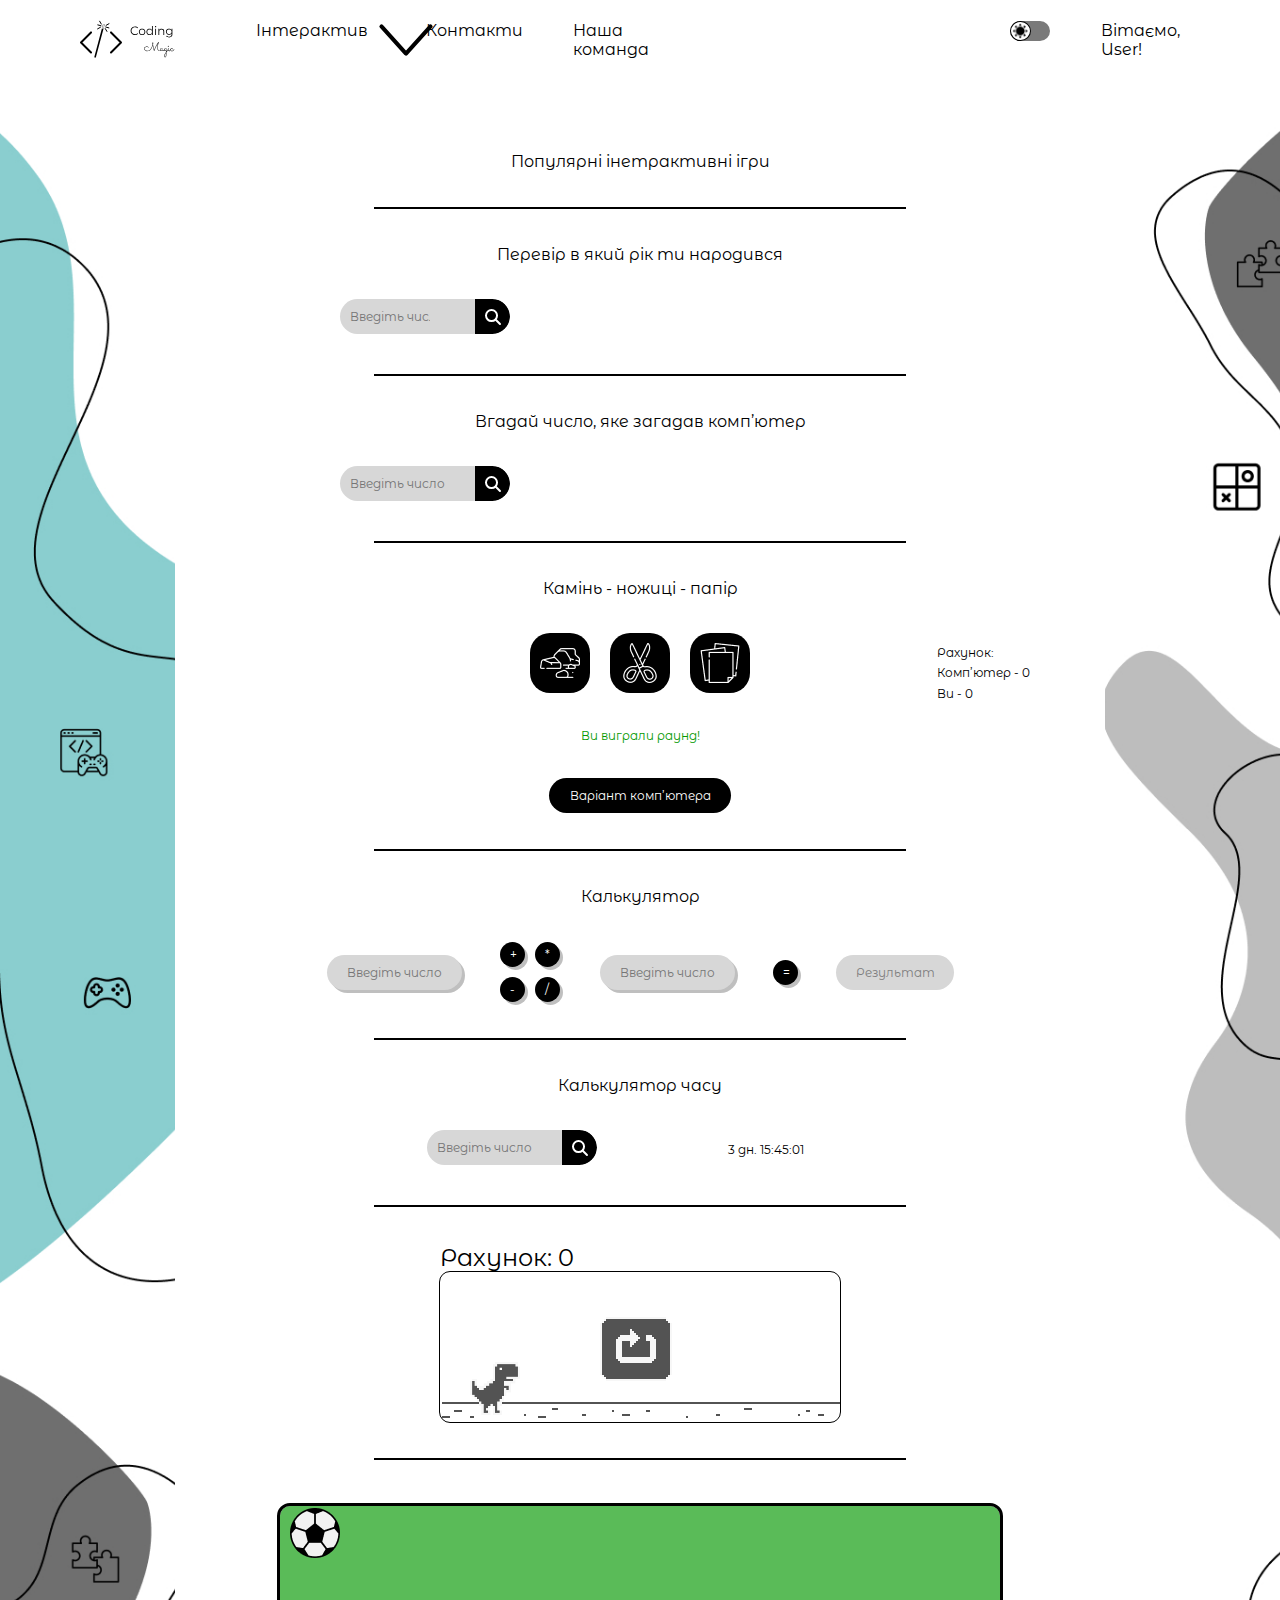
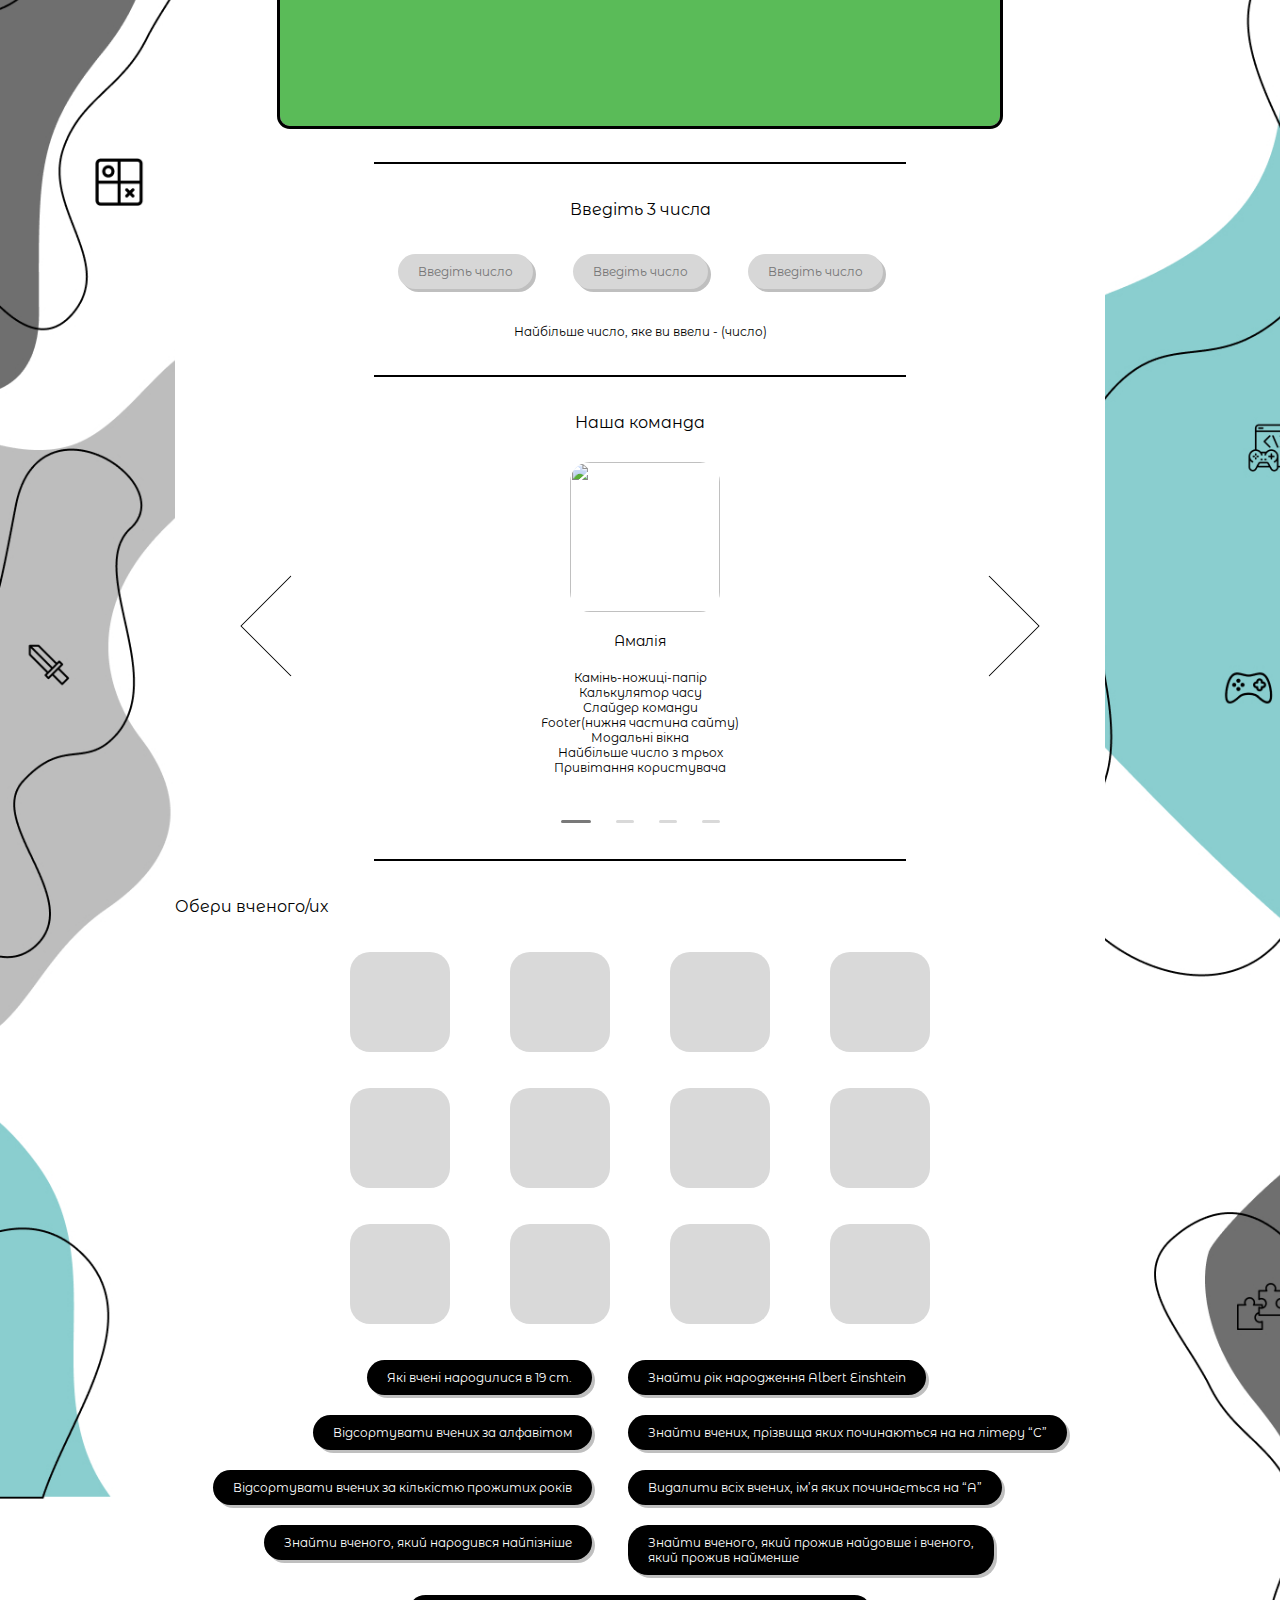
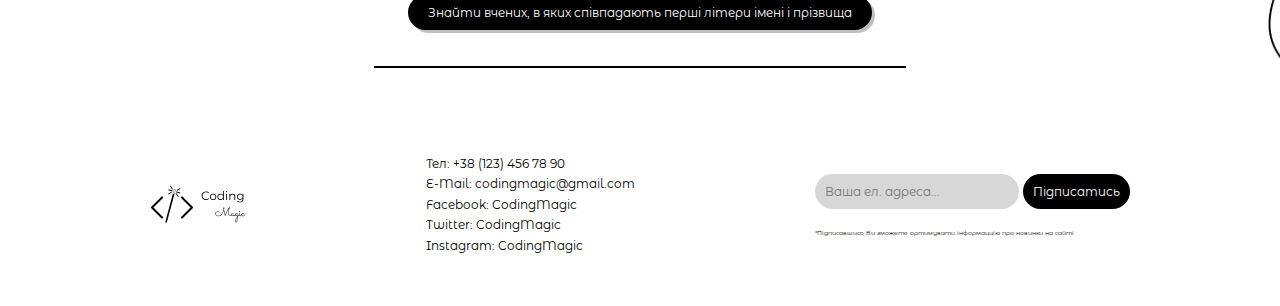
==== commit 396909a7: "bug fixing" ====
--- a/index.html
+++ b/index.html
@@ -17,7 +17,7 @@
                 Інтерактив
 
                 <img
-                  src="/img/arrow.svg"
+                  src="img/arrow.svg"
                   alt="arrow"
                   class="header__button--image"
                 />
@@ -67,7 +67,7 @@
                 <input
                 class="birth-home__calcurator"
                 data-action="number_1"
-                type="text"
+                type="number"
                 placeholder="Введіть число"
                 id="year"
               />
@@ -222,11 +222,11 @@
               <div class="main-dino-window">
                 <img
                   class="dino-player"
-                  src="/img/dino/dino_idle_1.png"
+                  src="img/dino/dino_idle_1.png"
                   alt=""
                 />
                 <button class="dino-button-restart">
-                  <img src="/img/dino/restart_button.png" alt="" />
+                  <img src="img/dino/restart_button.png" alt="" />
                 </button>
               </div>
             </div>
@@ -292,9 +292,15 @@
                           class="team-home__img "
                         />
                         <h2 class="team-home__name">Амалія</h2>
-                        <p class="team-home__text">
-                          Інформація про роботу, яку він/вона виконав/ла
-                        </p>
+                        <ul class="team-home__text">
+                            <li>Камінь-ножиці-папір</li>
+                            <li>Калькулятор часу</li>
+                            <li>Слайдер команди</li>
+                            <li>Footer(нижня частина сайту)</li>
+                            <li>Модальні вікна</li>
+                            <li>Найбільше число з трьох</li>
+                            <li>Привітання користувача</li>
+                        </ul>
                       </div>
                       <div class="team-home__slides"> 
                         <img
@@ -303,9 +309,11 @@
                         class="team-home__img"
                       />
                       <h2 class="team-home__name">Саша</h2>
-                      <p class="team-home__text">
-                        Інформація про роботу, яку він/вона виконав/ла
-                      </p>
+                      <ul class="team-home__text">
+                        <li>Основний контейнер сторінки</li>
+                        <li>Перевірка на високосний рік</li>
+                        <li>Вгадай число</li>
+                      </ul>
                       </li>
                       </div>
                       <div class="team-home__slides">
@@ -315,9 +323,11 @@
                         class="team-home__img"
                       />
                       <h2 class="team-home__name">Назарій</h2>
-                      <p class="team-home__text">
-                        Інформація про роботу, яку він/вона виконав/ла
-                      </p>
+                      <ul class="team-home__text">
+                        <li>Шапка сайту</li>
+                        <li>Випадайка з видами інтерактиву</li>
+                        <li>Перемикач теми</li>
+                      </ul>
                       </li>
                       </div>
                       <div class="team-home__slides">
@@ -327,9 +337,14 @@
                         class="team-home__img"
                       />
                       <h2 class="team-home__name">Павло</h2>
-                      <p class="team-home__text">
-                        Інформація про роботу, яку він/вона виконав/ла
-                      </p>
+                      <ul class="team-home__text">
+                        <li>Калькулятор</li>
+                        <li>Google Динозавр</li>
+                        <li>Футбол</li>
+                        <li>Обери вченого</li>
+                        <li>Логіка переключання на темну тему</li>
+                        <li>Логіка вибору інтерактиву</li>
+                      </ul>
                       </div>
                   </div>
                   <img
--- a/css/main.css
+++ b/css/main.css
@@ -196,6 +196,14 @@
   position: absolute;
 }
 
+header {
+  transition: 500ms all;
+}
+
+footer {
+  transition: 500ms all;
+}
+
 .rockpaperscisors {
   position: relative;
 }
@@ -406,6 +414,7 @@
 .team-home__text {
   font-weight: 400;
   font-size: 12px;
+  height: 120px;
   color: #000;
   text-align: center;
 }
@@ -660,6 +669,9 @@
   padding: 0px;
   margin: 0px;
   border: none;
+  -webkit-user-select: none;
+     -moz-user-select: none;
+          user-select: none;
 }
 
 *,
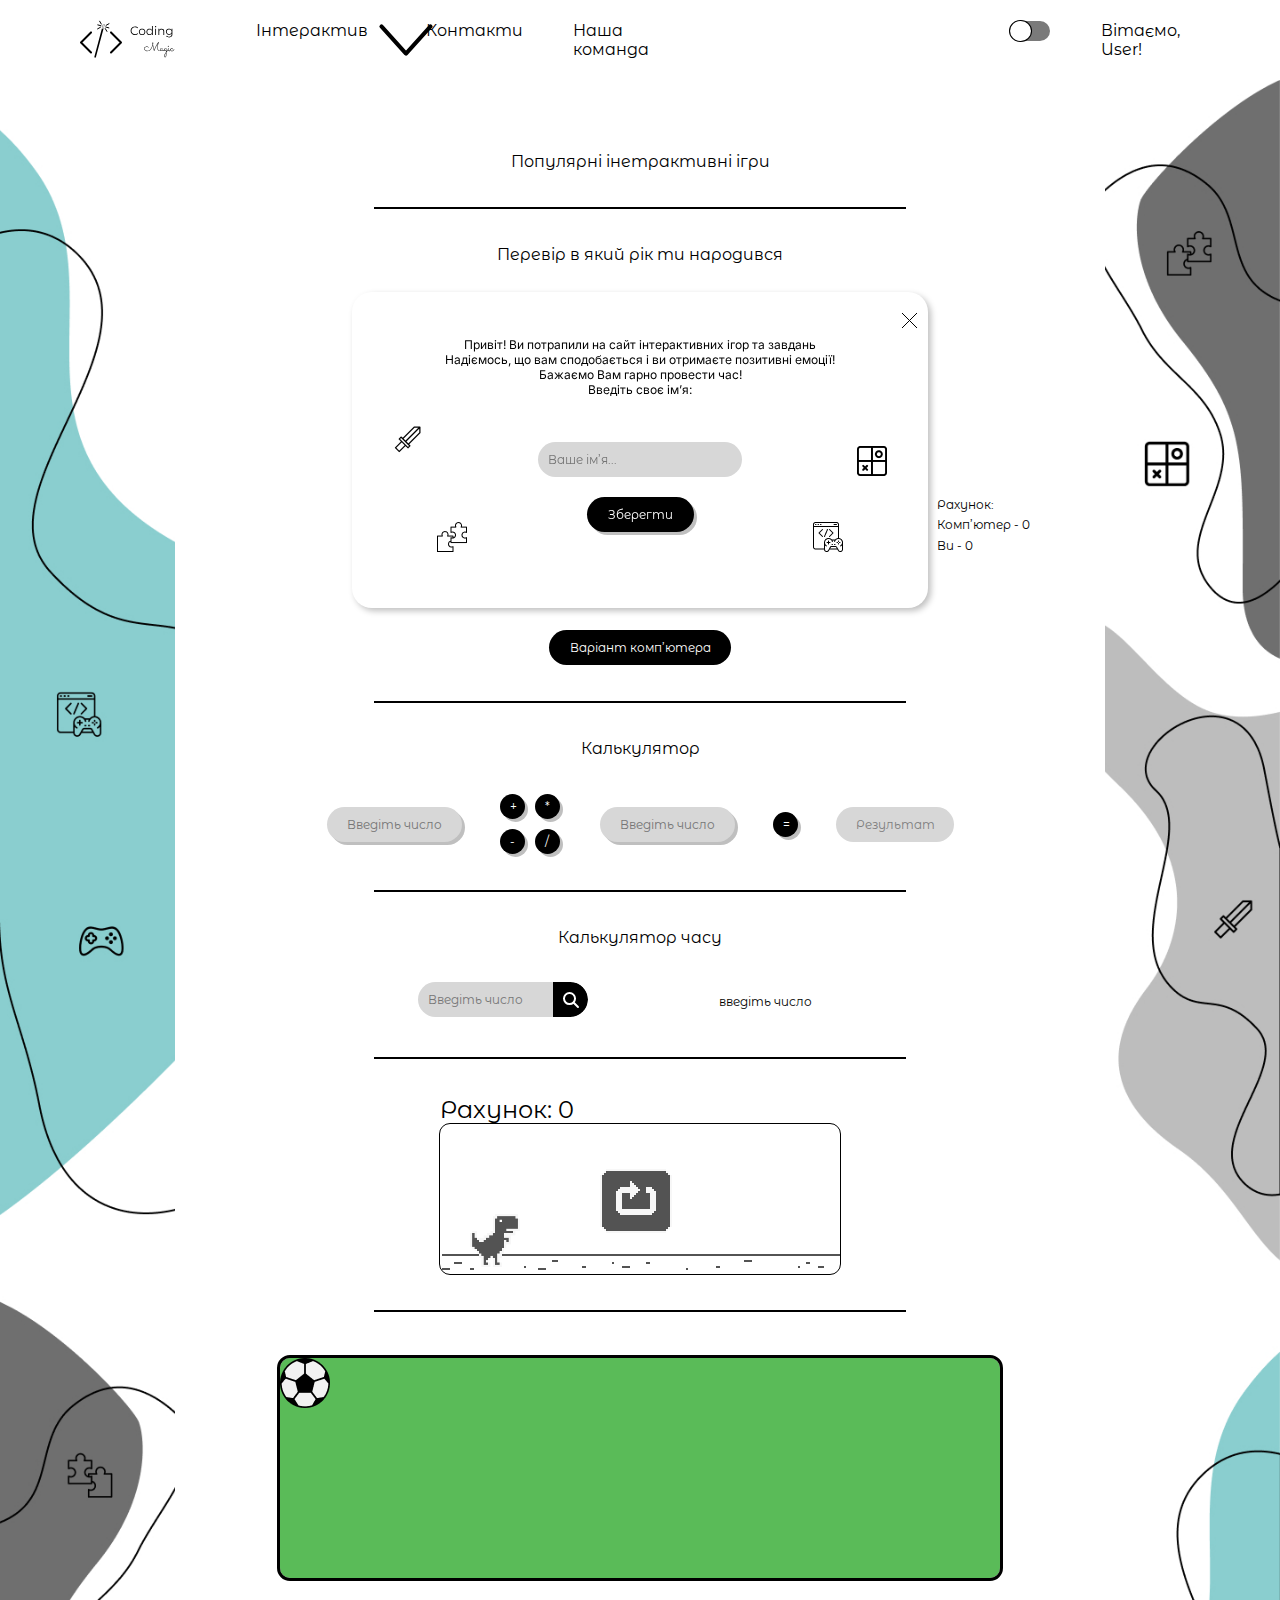
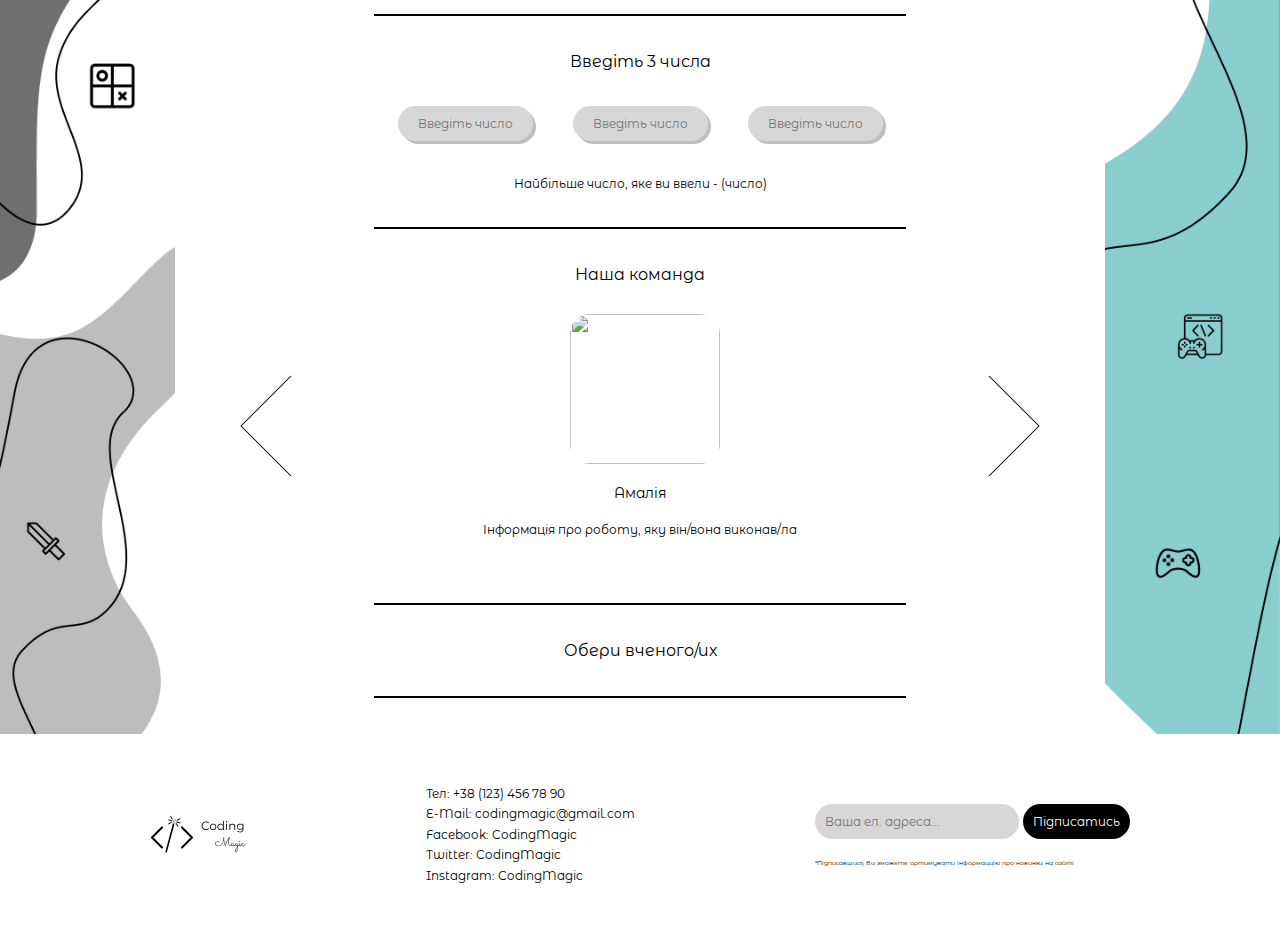
==== commit d0e76cbd: "add modals" ====
--- a/index.html
+++ b/index.html
@@ -8,7 +8,10 @@
   </head>
   <body>
     <div>
+
+
       <header class="header">
+  
         <div class="header__container container">
           <img src="./img/logo.svg" alt="logo" class="header__logo" />
           <nav class="header__navbar">
@@ -17,28 +20,23 @@
                 Інтерактив
 
                 <img
-                  src="img/arrow.svg"
+                  src="/img/arrow.svg"
                   alt="arrow"
                   class="header__button--image"
                 />
                 <ul class="header__burgermenu">
-                  <li class="header__burgermenu--item">
-                    <a href="#" class="header__links" id="numerical">Числовий</a>
-                  </li>
-                  <li class="header__burgermenu--item">
-                    <a href="#" class="header__links" id="game">Ігровий</a>
-                  </li>
-                  <li class="header__burgermenu--item">
-                    <a href="#" class="header__links" id="acquaintance">Ознайомчий</a>
-                  </li>
+                  <li class="header__burgermenu--item"><a href="#">a</a></li>
+                  <li class="header__burgermenu--item">a</li>
+                  <li class="header__burgermenu--item">a</li>
+                  <!-- <li class="header__burgermenu--item"><a href="#" class="header__burgermenu burgermenu__link">a</a></li>
+                  <li class="header__burgermenu--item"><a href="#" class="header__burgermenu burgermenu__link">a</a></li>
+                  <li class="header__burgermenu--item"><a href="#" class="header__burgermenu burgermenu__link">a</a></li> -->
                 </ul>
               </li>
-              <li class="header__item">
-                <a href="#" class="header__links">Контакти</a>
-              </li>
-              <li class="header__item">
-                <a href="#" class="header__links">Наша команда</a>
-              </li>
+              <li class="header__item">Контакти</li>
+              <li class="header__item">Наша команда</li>
+              <!-- <li class="header__item"><a href="#" class="header__links">Контакти</a></li>
+              <li class="header__item"><a href="#" class="header__links">Наша команда</a></li> -->
             </ul>
           </nav>
           <div class="header__wrapper">
@@ -52,68 +50,25 @@
         </div>
       </header>
       <div class="main">
+        
         <div class="main__container">
           <span class="main-div-title main__div">
             <p class="div-title">Популярні інетрактивні ігри</p>
           </span>
-          <hr class="main__line" width="532px" size="1px">
-          <div class="main-div-birth main__div" id="game_1">
-            <h2 class="main-title-birth">
-              <section class="home__birth birth-home">
-                <div class="birth-home__container container">
-                  <h1 class="birth-home__title">Перевір в який рік ти народився</h1>
-                  <div class="birth-home__bottom">
-              <div class="birth-home__actions">
-                <input
-                class="birth-home__calcurator"
-                data-action="number_1"
-                type="number"
-                placeholder="Введіть число"
-                id="year"
-              />
-                <button class="birth-home__button" id="yearButton">
-                  <svg class="birth-home__svg" width="35" height="35" viewBox="0 0 35 35" fill="inherit" xmlns="http://www.w3.org/2000/svg">
-                    <path d="M0 0H17.5C27.165 0 35 7.83502 35 17.5C35 27.165 27.165 35 17.5 35H0V0Z" fill="black" />
-                    <circle cx="16.5217" cy="16.5217" r="5.52174" stroke="white" stroke-width="2" />
-                    <path d="M24.2929 25.7071C24.6834 26.0976 25.3166 26.0976 25.7071 25.7071C26.0976 25.3166 26.0976 24.6834 25.7071 24.2929L24.2929 25.7071ZM21.468 20.0538L20.7609 19.3467L19.3467 20.7609L20.0538 21.468L21.468 20.0538ZM25.7071 24.2929L21.468 20.0538L20.0538 21.468L24.2929 25.7071L25.7071 24.2929Z" fill="white" />
-                  </svg>
-                </button>
-                  </div>
-                  <p class="birth-home__text" id="yearResult"></p>
-                </div>
-              </section>
+          <hr class="main__line" width="532px" size="1px" />
+          <div class="main-div-birthyear main__div">
+            <h2 class="main-title-birthyear">
+              Перевір в який рік ти народився
             </h2>
           </div>
-          <hr class="main__line" width="532px" size="1px">
-          <div class="main-div-birth main__div" id="game_2">
-            <h2 class="main-title-birth">
-              <section class="home__birth birth-home">
-                <div class="birth-home__container container">
-                  <h1 class="birth-home__title">Вгадай число, яке загадав комп’ютер</h1>
-                  <div class="birth-home__bottom">
-              <div class="birth-home__actions">
-                <input
-                class="birth-home__calcurator"
-                data-action="number_1"
-                type="text"
-                placeholder="Введіть число"
-                id="guess"
-              />
-                <button class="birth-home__button" id="guessButton">
-                  <svg class="birth-home__svg" width="35" height="35" viewBox="0 0 35 35" fill="inherit" xmlns="http://www.w3.org/2000/svg">
-                    <path d="M0 0H17.5C27.165 0 35 7.83502 35 17.5C35 27.165 27.165 35 17.5 35H0V0Z" fill="black" />
-                    <circle cx="16.5217" cy="16.5217" r="5.52174" stroke="white" stroke-width="2" />
-                    <path d="M24.2929 25.7071C24.6834 26.0976 25.3166 26.0976 25.7071 25.7071C26.0976 25.3166 26.0976 24.6834 25.7071 24.2929L24.2929 25.7071ZM21.468 20.0538L20.7609 19.3467L19.3467 20.7609L20.0538 21.468L21.468 20.0538ZM25.7071 24.2929L21.468 20.0538L20.0538 21.468L24.2929 25.7071L25.7071 24.2929Z" fill="white" />
-                  </svg>
-                </button>
-                  </div>
-                  <p class="birth-home__text" id="guessResult"></p>
-                </div>
-              </section>
+          <hr class="main__line" width="532px" size="1px" />
+          <div class="main-div-guesser main__div">
+            <h2 class="main-title-guesser">
+              Вгадай число, яке загадав комп’ютер
             </h2>
           </div>
           <hr class="main__line" width="532px" size="1px" />
-          <div class="rockpaperscisors main__div" id="game_3">
+          <div class="rockpaperscisors main__div">
             <section class="home__sps sps-home">
               <!-- sps - stone-paper-scissors -->
               <div class="sps-home__container container">
@@ -152,7 +107,7 @@
             </section>
           </div>
           <hr class="main__line" width="532px" size="1px" />
-          <div class="main-div-calculator main__div" id="game_4">
+          <div class="main-div-calculator main__div">
             <h2 class="main-title-calculator">Калькулятор</h2>
             <div class="main-div-calculator-content">
               <input
@@ -188,7 +143,7 @@
             </div>
           </div>
           <hr class="main__line" width="532px" size="1px" />
-          <div class="main-div-time main__div" id="game_5">
+          <div class="main-div-time main__div">
             <h2 class="main-title-time">
               <section class="home__time time-home">
                 <div class="time-home__container container">
@@ -210,35 +165,35 @@
                   </svg>
                 </button>
                   </div>
-                  <p class="time-home__text">3 дн. 15:45:01</p>
+                  <p class="time-home__text"> введіть число</p>
                 </div>
               </section>
             </h2>
           </div>
           <hr class="main__line" width="532px" size="1px" />
-          <div class="main-div-dinosaur main__div" id="game_6">
+          <div class="main-div-dinosaur main__div">
             <div class="main-div-dino">
               <h2 class="dino-time">Рахунок: 0</h2>
               <div class="main-dino-window">
                 <img
                   class="dino-player"
-                  src="img/dino/dino_idle_1.png"
+                  src="/img/dino/dino_idle_1.png"
                   alt=""
                 />
                 <button class="dino-button-restart">
-                  <img src="img/dino/restart_button.png" alt="" />
-                </button>
-              </div>
-            </div>
-          </div>
-          <hr class="main__line" width="532px" size="1px" />
-          <div class="main-div-football main__div" id="game_7">
+                  <img src="/img/dino/restart_button.png" alt="" />
+                </button>
+              </div>
+            </div>
+          </div>
+          <hr class="main__line" width="532px" size="1px" />
+          <div class="main-div-football main__div">
             <div class="football-main-window">
               <img class="football-ball" src="./img/ball.png" alt="">
             </div>
           </div>
           <hr class="main__line" width="532px" size="1px" />
-          <div class="main-div-three main__div" id="game_8">
+          <div class="main-div-three main__div">
             <section class="home__three three-home">
               <div class="three-home__container container">
                 <h1 class="three-home__title">Введіть 3 числа</h1>
@@ -273,7 +228,7 @@
           </div>
           <hr class="main__line" width="532px" size="1px" />
 
-          <div class="main-div-team main__div" id="game_9">
+          <div class="main-div-team main__div">
             <section class="home__team team-home">
               
               <div class="team-home__container container">
@@ -292,15 +247,9 @@
                           class="team-home__img "
                         />
                         <h2 class="team-home__name">Амалія</h2>
-                        <ul class="team-home__text">
-                            <li>Камінь-ножиці-папір</li>
-                            <li>Калькулятор часу</li>
-                            <li>Слайдер команди</li>
-                            <li>Footer(нижня частина сайту)</li>
-                            <li>Модальні вікна</li>
-                            <li>Найбільше число з трьох</li>
-                            <li>Привітання користувача</li>
-                        </ul>
+                        <p class="team-home__text">
+                          Інформація про роботу, яку він/вона виконав/ла
+                        </p>
                       </div>
                       <div class="team-home__slides"> 
                         <img
@@ -309,11 +258,9 @@
                         class="team-home__img"
                       />
                       <h2 class="team-home__name">Саша</h2>
-                      <ul class="team-home__text">
-                        <li>Основний контейнер сторінки</li>
-                        <li>Перевірка на високосний рік</li>
-                        <li>Вгадай число</li>
-                      </ul>
+                      <p class="team-home__text">
+                        Інформація про роботу, яку він/вона виконав/ла
+                      </p>
                       </li>
                       </div>
                       <div class="team-home__slides">
@@ -323,11 +270,9 @@
                         class="team-home__img"
                       />
                       <h2 class="team-home__name">Назарій</h2>
-                      <ul class="team-home__text">
-                        <li>Шапка сайту</li>
-                        <li>Випадайка з видами інтерактиву</li>
-                        <li>Перемикач теми</li>
-                      </ul>
+                      <p class="team-home__text">
+                        Інформація про роботу, яку він/вона виконав/ла
+                      </p>
                       </li>
                       </div>
                       <div class="team-home__slides">
@@ -337,14 +282,9 @@
                         class="team-home__img"
                       />
                       <h2 class="team-home__name">Павло</h2>
-                      <ul class="team-home__text">
-                        <li>Калькулятор</li>
-                        <li>Google Динозавр</li>
-                        <li>Футбол</li>
-                        <li>Обери вченого</li>
-                        <li>Логіка переключання на темну тему</li>
-                        <li>Логіка вибору інтерактиву</li>
-                      </ul>
+                      <p class="team-home__text">
+                        Інформація про роботу, яку він/вона виконав/ла
+                      </p>
                       </div>
                   </div>
                   <img
@@ -360,119 +300,15 @@
           </div>
 
           <hr class="main__line" width="532px" size="1px" />
-          <div class="main-div-scientist main__div" id="game_10">
+          <div class="main-div-scientist main__div">
             <h2 class="main-title-scientist">Обери вченого/их</h2>
-            <div class="main-scientist-all">
-              <ul class="main-scientist-list">
-                <li class="main-scientist-item">
-                  <h2 class="main-scientist-item-title"></h2>
-                  <h2 class="main-scientist-item-date"></h2>
-                  
-                </li>
-                <li class="main-scientist-item">
-                  <h2 class="main-scientist-item-title"></h2>
-                  <h2 class="main-scientist-item-date"></h2>
-                  
-                </li>
-                <li class="main-scientist-item">
-                  <h2 class="main-scientist-item-title"></h2>
-                  <h2 class="main-scientist-item-date"></h2>
-                  
-                </li>
-                <li class="main-scientist-item">
-                  <h2 class="main-scientist-item-title"></h2>
-                  <h2 class="main-scientist-item-date"></h2>
-                  
-                </li>
-                <li class="main-scientist-item">
-                  <h2 class="main-scientist-item-title"></h2>
-                  <h2 class="main-scientist-item-date"></h2>
-                  
-                </li>
-                <li class="main-scientist-item">
-                  <h2 class="main-scientist-item-title"></h2>
-                  <h2 class="main-scientist-item-date"></h2>
-                  
-                </li>
-                <li class="main-scientist-item">
-                  <h2 class="main-scientist-item-title"></h2>
-                  <h2 class="main-scientist-item-date"></h2>
-                  
-                </li>
-                <li class="main-scientist-item">
-                  <h2 class="main-scientist-item-title"></h2>
-                  <h2 class="main-scientist-item-date"></h2>
-                  
-                </li>
-                <li class="main-scientist-item">
-                  <h2 class="main-scientist-item-title"></h2>
-                  <h2 class="main-scientist-item-date"></h2>
-                  
-                </li>
-                <li class="main-scientist-item">
-                  <h2 class="main-scientist-item-title"></h2>
-                  <h2 class="main-scientist-item-date"></h2>
-                  
-                </li>
-                <li class="main-scientist-item">
-                  <h2 class="main-scientist-item-title"></h2>
-                  <h2 class="main-scientist-item-date"></h2>
-                  
-                </li>
-                <li class="main-scientist-item">
-                  <h2 class="main-scientist-item-title"></h2>
-                  <h2 class="main-scientist-item-date"></h2>
-                  
-                </li>
-                
-              </ul>
-              <ul class="main-scientist-ul"> 
-                <li class="main-scientist-item-row">
-                  <ul class="main-scientist-row-1 main-scientist-row">
-                    <li class="main-scientist-buttons-item">
-                      <button class="main-scientist-button" id="scientists-19-st">Які вчені народилися в 19 ст.</button>
-                    </li>
-                    <li class="main-scientist-buttons-item">
-                      <button class="main-scientist-button" id="scientists-alphabet">Відсортувати вчених за алфавітом</button>
-                    </li>
-                    <li class="main-scientist-buttons-item">
-                      <button class="main-scientist-button" id="scientists-age">Відсортувати вчених за кількістю прожитих років</button>
-                    </li>
-                    <li class="main-scientist-buttons-item">
-                      <button class="main-scientist-button" id="scientists-born">Знайти вченого, який народився найпізніше</button>
-                    </li>
-                  </ul>
-                </li>
-                <li class="main-scientist-item-row">
-                  <ul class="main-scientist-row-2 main-scientist-row">
-                    <li class="main-scientist-buttons-item">
-                      <button class="main-scientist-button" id="scientists-albert-born">Знайти рік народження Albert Einshtein</button>
-                    </li>
-                    <li class="main-scientist-buttons-item">
-                      <button class="main-scientist-button" id="scientists-C">Знайти вчених, прізвища яких починаються на на літеру “С” </button>
-                    </li>
-                    <li class="main-scientist-buttons-item">
-                      <button class="main-scientist-button" id="scientists-A">Видалити всіх вчених, ім’я яких починається на “А”</button>
-                    </li>
-                    <li class="main-scientist-buttons-item">
-                      <button class="main-scientist-button" id="scientists-best-worst">Знайти вченого, який прожив найдовше і вченого,  <br>який прожив найменше</button>
-                    </li>
-                  </ul>
-                </li>
-                <li class="main-scientist-item-row">
-                  <button class="main-scientist-button" id="scientists-first-letter">Знайти вчених, в яких співпадають перші літери імені і прізвища</button>
-                </li>
-              </ul>
-            </div>
           </div>
           <hr class="main__line" width="532px" size="1px" />
         </div>
       </div>
       <footer class="footer">
         <div class="footer__container ">
-          <!-- <div class="footer__left"> -->
             <img src="./img/logo.svg" alt="logo" class="footer__logo" />
-          <!-- </div> -->
             <ul class="footer__list">
               <li class="footer__item">
                 <p class="footer__text">Тел: +38 (123) 456 78 90</p>
@@ -501,9 +337,75 @@
                     <button class="footer__button">Підписатись</button>
                     <p class="footer__textinfo">*Підписавшись, Ви зможете ортимувати інформаццію про новинки на сайті</p>
                 </div>
-              <!-- </div> -->
-          </div>
-        </div>
+
+          <div class="modal">
+            <div class="modal__block">
+              <button class="modal__close">
+                <svg width="17" height="17" viewBox="0 0 17 17" fill="none" xmlns="http://www.w3.org/2000/svg">
+                  <path d="M1 1L8.5 8.5M16 16L8.5 8.5M8.5 8.5L16 1L1 16" stroke="black" />
+                </svg>
+              </button>
+              <h2 class="modal__title">Дякую за підписку!</h2>
+              <ul class="modal__list">
+                <li class="modal__item">
+                  <img class="modal__img-one" src="./img/modal/sword.png" alt="">
+                </li>
+                <li class="modal__item">
+                  <img class="modal__img-two" src="./img/modal/puzzle.png" alt="">
+                </li>
+                <li class="modal__item">
+                  <img class="modal__img-three" src="./img/modal/game-development.png" alt="">
+                </li>
+                <li class="modal__item">
+                  <img class="modal__img-four" src="./img/modal/tic-tac-toe.png" alt="">
+                </li>
+              </ul>
+            </div>
+            <div class="modal__overlay"></div>
+          </div>
+
+
+          <div class="modal-start">
+            <div class="modal-start__block">
+              <button class="modal-start__close">
+                <svg width="17" height="17" viewBox="0 0 17 17" fill="none" xmlns="http://www.w3.org/2000/svg">
+                  <path d="M1 1L8.5 8.5M16 16L8.5 8.5M8.5 8.5L16 1L1 16" stroke="black" />
+                </svg>
+              </button>
+              <div class="modal-start__information">
+                <h2 class="modal-start__title">Привіт!
+                  Ви потрапили на сайт інтерактивних ігор та завдань
+                  Надіємось, що вам сподобається і ви отримаєте позитивні емоції!
+                  Бажаємо Вам гарно провести час!</h2>
+                  <p class="modal-start__text">Введіть своє ім’я:</p>
+                  <div class="modal-start__information">
+                    <input
+                        class="modal-start__input"
+                        type="text"
+                        autocomplete="on"
+                        placeholder="Ваше ім’я..."
+                      />
+                      <button class="modal-start__button">Зберегти</button>
+                    </div>
+                <ul class="modal-start__list">
+                  <li class="modal-start__item">
+                    <img class="modal-start__img-one" src="./img/modal/sword.png" alt="">
+                  </li>
+                  <li class="modal-start__item">
+                    <img class="modal-start__img-two" src="./img/modal/puzzle.png" alt="">
+                  </li>
+                  <li class="modal-start__item">
+                    <img class="modal-start__img-three" src="./img/modal/game-development.png" alt="">
+                  </li>
+                  <li class="modal-start__item">
+                    <img class="modal-start__img-four" src="./img/modal/tic-tac-toe.png" alt="">
+                  </li>
+                </ul>
+            </div>
+            <div class="modal-start__overlay"></div>
+          </div>
+            </div>
+          </div>
       </footer>
     </div>
     <script type="module" src="main.js"></script>
--- a/css/main.css
+++ b/css/main.css
@@ -117,93 +117,6 @@
   transition: all 100ms;
 }
 
-.main-scientist-item {
-  width: 100px;
-  height: 100px;
-  background-color: #d9d9d9;
-  border-radius: 20px;
-  display: flex;
-  flex-direction: column;
-  align-items: center;
-  justify-content: center;
-}
-
-.main-scientist-list {
-  margin-top: 36px;
-  -moz-column-gap: 60px;
-       column-gap: 60px;
-  row-gap: 36px;
-  width: 600px;
-  display: flex;
-  flex-wrap: wrap;
-  justify-content: center;
-  align-items: center;
-}
-
-.main-scientist-button {
-  font-family: var(--font-family);
-  font-weight: 400;
-  font-size: 12px;
-  text-align: left;
-  color: #fff;
-  box-shadow: 3px 3px 0 0 rgba(0, 0, 0, 0.25);
-  background: #000;
-  border-radius: 20px;
-  padding: 10px 20px;
-}
-
-.main-scientist-ul {
-  margin-top: 36px;
-  display: flex;
-  -moz-column-gap: 36px;
-       column-gap: 36px;
-  row-gap: 20px;
-  justify-content: center;
-  flex-wrap: wrap;
-}
-
-.main-scientist-row {
-  display: flex;
-  flex-direction: column;
-  gap: 20px;
-}
-
-.main-scientist-row-1 {
-  justify-content: start;
-  align-items: flex-end;
-}
-
-.main-scientist-all {
-  display: flex;
-  flex-direction: row;
-  flex-wrap: wrap;
-  justify-content: center;
-  align-items: center;
-}
-
-.main-scientist-item-title,
-.main-scientist-item-date {
-  font-family: var(--font-family);
-  font-weight: 400;
-  font-size: 8px;
-  line-height: 170%;
-  text-align: center;
-  color: #000;
-}
-
-.notInSearch {
-  display: none;
-  position: absolute;
-}
-
-header {
-  transition: 500ms all;
-}
-
-footer {
-  transition: 500ms all;
-}
-
 .rockpaperscisors {
   position: relative;
 }
@@ -414,7 +327,6 @@
 .team-home__text {
   font-weight: 400;
   font-size: 12px;
-  height: 120px;
   color: #000;
   text-align: center;
 }
@@ -497,6 +409,156 @@
   color: #000;
 }
 
+.no-scroll {
+  overflow: hidden;
+}
+
+.modal {
+  position: fixed;
+  left: 0;
+  top: 0;
+  width: 100%;
+  height: 100%;
+  display: flex;
+  align-items: center;
+  justify-content: center;
+  display: none;
+}
+.modal__block {
+  position: relative;
+  border-radius: 20px;
+  border-radius: 20px;
+  border-radius: 20px;
+  width: 463px;
+  height: 245px;
+  background: #fff;
+  box-shadow: 0 10px 15px rgba(0, 0, 0, 0.25);
+}
+.modal__close {
+  position: absolute;
+  right: 10px;
+  top: 20px;
+}
+.modal__title {
+  font-weight: 400;
+  font-size: 20px;
+  padding-top: 90px;
+  text-align: center;
+  color: #000;
+}
+.modal__img-one {
+  position: absolute;
+  left: 20px;
+  top: 70px;
+}
+.modal__img-two {
+  position: absolute;
+  left: 70px;
+  top: 150px;
+}
+.modal__img-three {
+  position: absolute;
+  left: 350px;
+  top: 150px;
+}
+.modal__img-four {
+  position: absolute;
+  left: 400px;
+  top: 70px;
+}
+
+.no-scroll {
+  overflow: hidden;
+}
+
+.modal-start {
+  position: fixed;
+  left: 0;
+  top: 0;
+  width: 100%;
+  height: 100%;
+  display: flex;
+  align-items: center;
+  justify-content: center;
+}
+.modal-start__block {
+  position: relative;
+  border-radius: 20px;
+  width: 576px;
+  height: 316px;
+  background: #fff;
+  box-shadow: 3px 3px 6px 0 rgba(0, 0, 0, 0.25);
+}
+.modal-start__close {
+  position: absolute;
+  right: 10px;
+  top: 20px;
+}
+.modal-start__title {
+  font-family: var(--second-family);
+  font-weight: 400;
+  font-size: 12px;
+  text-align: center;
+  color: #000;
+  max-width: 392px;
+}
+.modal-start__information {
+  padding-top: 45px;
+  display: flex;
+  flex-direction: column;
+  justify-content: center;
+  align-items: center;
+}
+.modal-start__text {
+  font-family: var(--second-family);
+  font-weight: 400;
+  font-size: 12px;
+  text-align: center;
+  color: #000;
+}
+.modal-start__input {
+  border-radius: 20px;
+  padding: 10px 80px 10px 10px;
+  width: 204px;
+  height: 35px;
+  background: #d7d7d7;
+  font-family: var(--font-family);
+  font-weight: 400;
+  font-size: 12px;
+  margin-bottom: 20px;
+}
+.modal-start__button {
+  border-radius: 20px;
+  padding: 10px;
+  width: 107px;
+  height: 35px;
+  background: #000;
+  font-family: var(--font-family);
+  font-weight: 400;
+  font-size: 12px;
+  color: #fff;
+  box-shadow: 3px 3px 0 0 rgba(0, 0, 0, 0.25);
+}
+.modal-start__img-one {
+  position: absolute;
+  left: 41px;
+  top: 132px;
+}
+.modal-start__img-two {
+  position: absolute;
+  left: 85px;
+  top: 230px;
+}
+.modal-start__img-three {
+  position: absolute;
+  right: 85px;
+  bottom: 56px;
+}
+.modal-start__img-four {
+  position: absolute;
+  right: 41px;
+  bottom: 132px;
+}
 .main {
   background-image: url(/img/background.jpg);
   background-repeat: no-repeat;
@@ -524,57 +586,6 @@
   size: 24px;
 }
 
-.div__input {
-  outline: none;
-  border: none;
-  background-image: none;
-  background-color: transparent;
-  box-shadow: none;
-  size: 12px;
-}
-
-.birth-home__title {
-  font-family: var(--font-family);
-  font-weight: 400;
-  font-size: 16px;
-  color: #000;
-  padding-bottom: 35px;
-  display: flex;
-  justify-content: center;
-}
-.birth-home__bottom {
-  display: flex;
-  flex-direction: row;
-  justify-content: center;
-  align-items: center;
-  gap: 166px;
-  padding-right: 50px;
-}
-.birth-home__calcurator {
-  font-size: 12px;
-  border-radius: 20px;
-  padding: 10px 45px 10px 10px;
-  width: 150px;
-  height: 35px;
-  background: #d7d7d7;
-  position: absolute;
-}
-.birth-home__button {
-  position: relative;
-  left: 100%;
-  margin-right: 100px;
-}
-.birth-home__svg {
-  border-radius: 0 20px 20px 0;
-  fill: #000;
-}
-.birth-home__text {
-  font-weight: 400;
-  font-size: 12px;
-  color: #039900;
-  width: 250px;
-}
-
 .header__container {
   display: flex;
   flex-direction: row;
@@ -597,10 +608,14 @@
 .header__burgermenu {
   display: none;
 }
-.header__burgermenu.active_2 {
+.header__burgermenu.active {
   display: block;
   position: absolute;
   padding-top: 25px;
+}
+.header__link {
+  text-decoration: none;
+  color: black;
 }
 .header__links {
   text-decoration: none;
@@ -637,16 +652,12 @@
   top: 0;
   left: 0;
   background-color: #ffffff;
+  transform: scale(1.1);
   transition: 0.5s;
-  background-image: url("../../img/Ellipse 8.svg");
-  background-position: center;
-  background-repeat: no-repeat;
 }
 .header__switch input:checked:before {
   left: 20px;
   background-color: black;
-  background-repeat: no-repeat;
-  background-image: url("../../img/Ellipse 7.svg");
 }
 body {
   font-family: "Montserrat Alternates", sans-serif;
@@ -669,9 +680,6 @@
   padding: 0px;
   margin: 0px;
   border: none;
-  -webkit-user-select: none;
-     -moz-user-select: none;
-          user-select: none;
 }
 
 *,
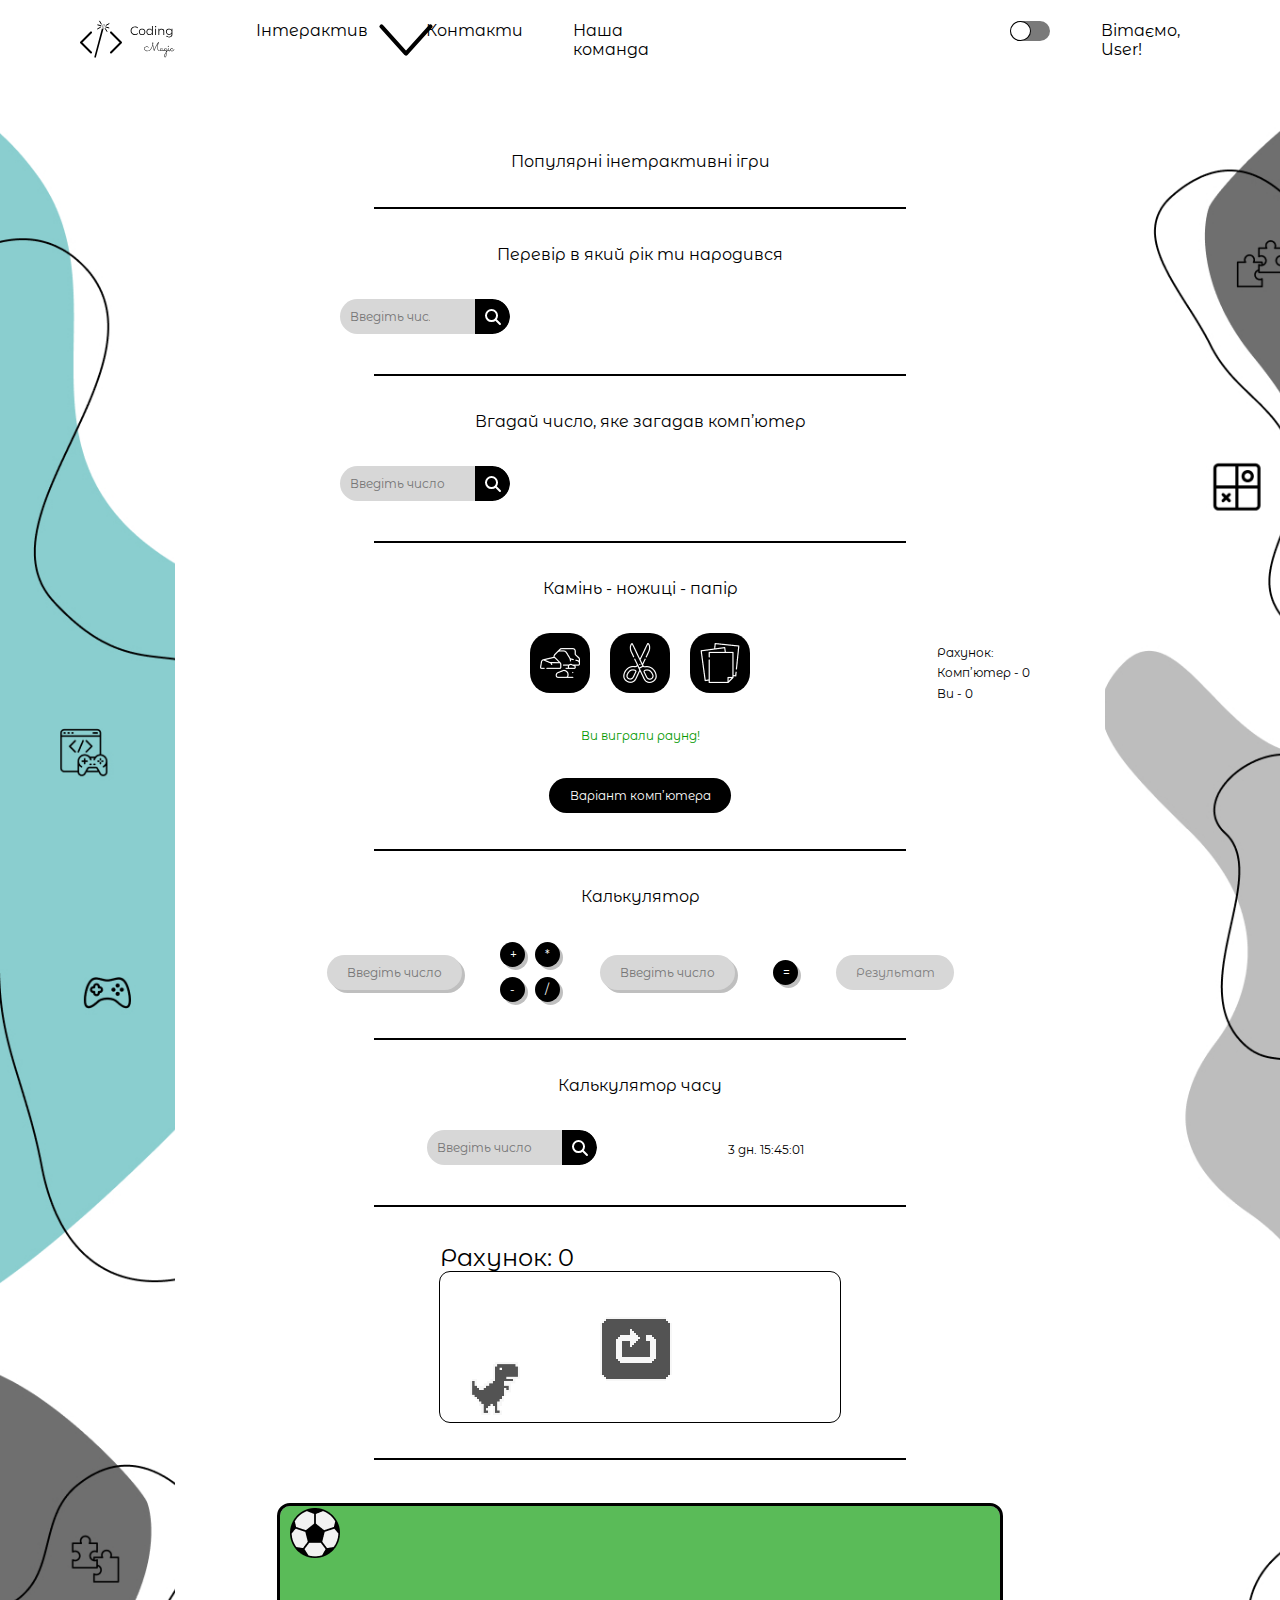
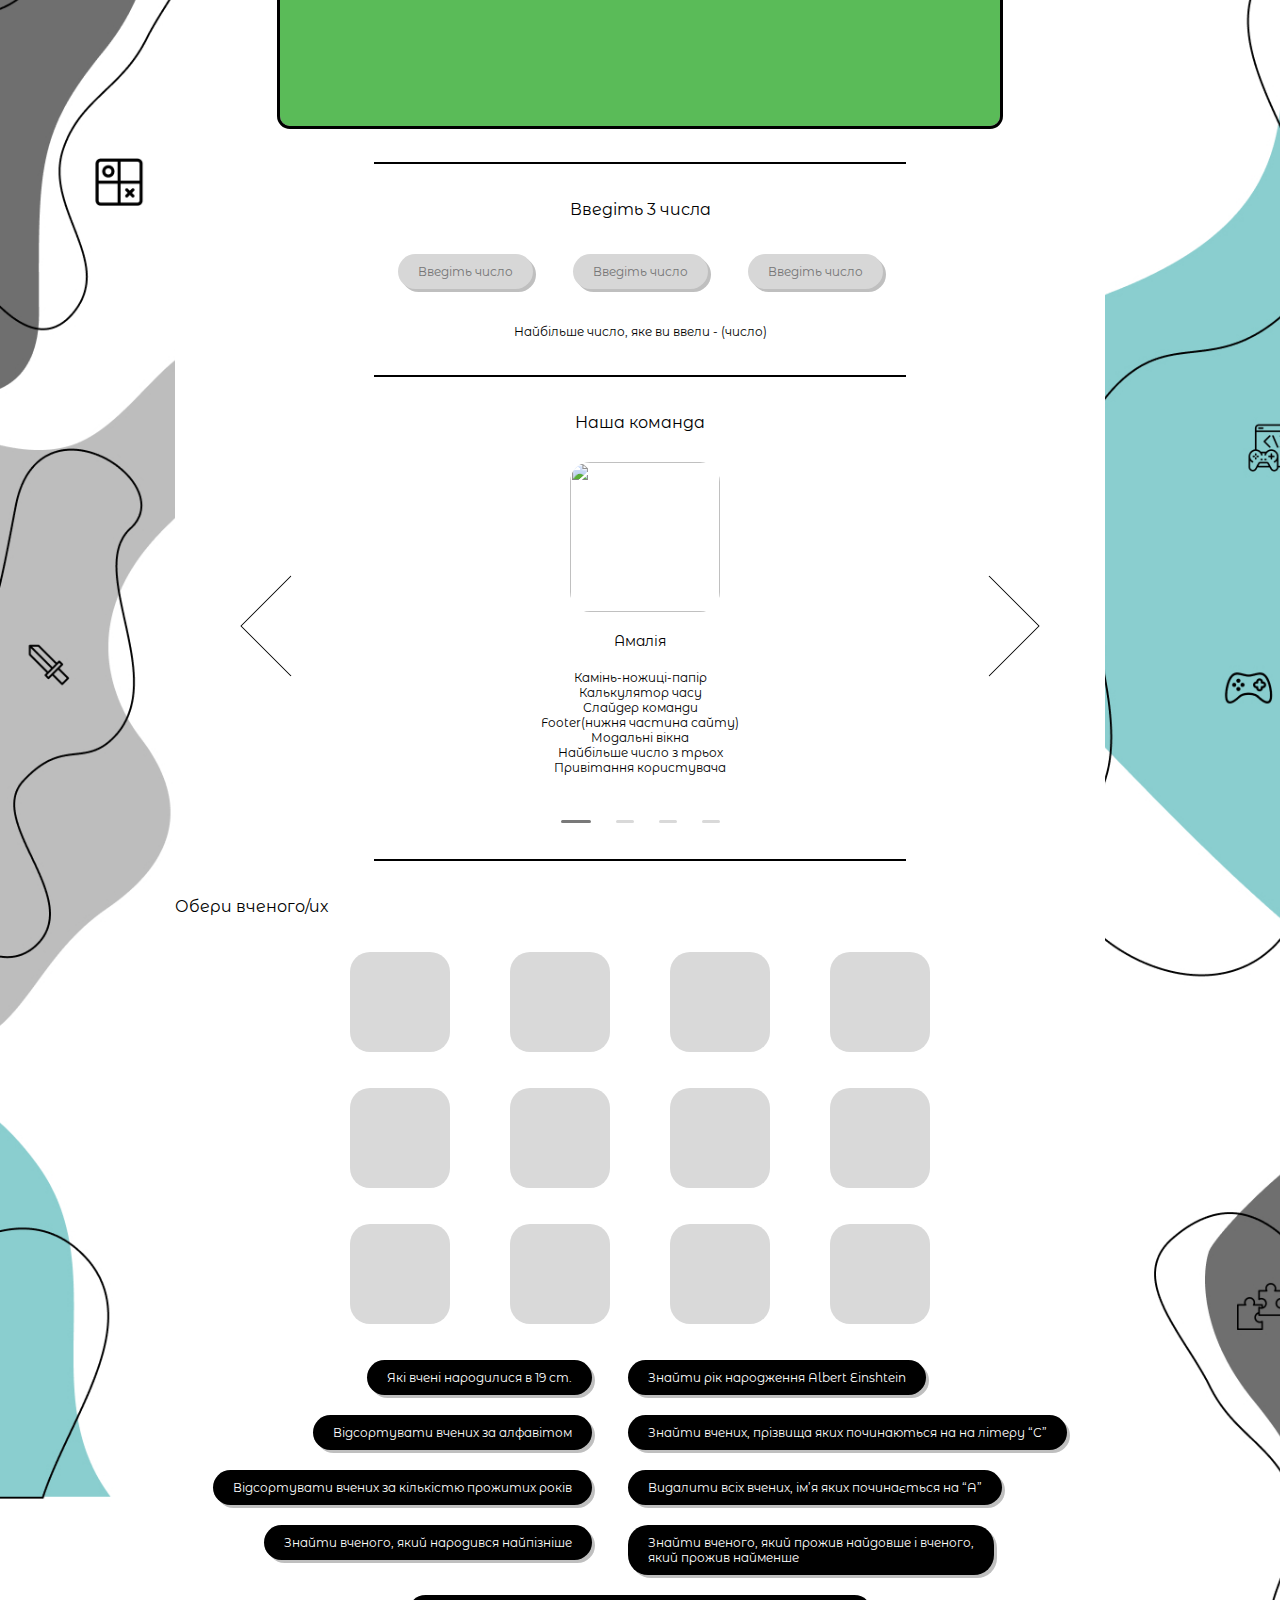
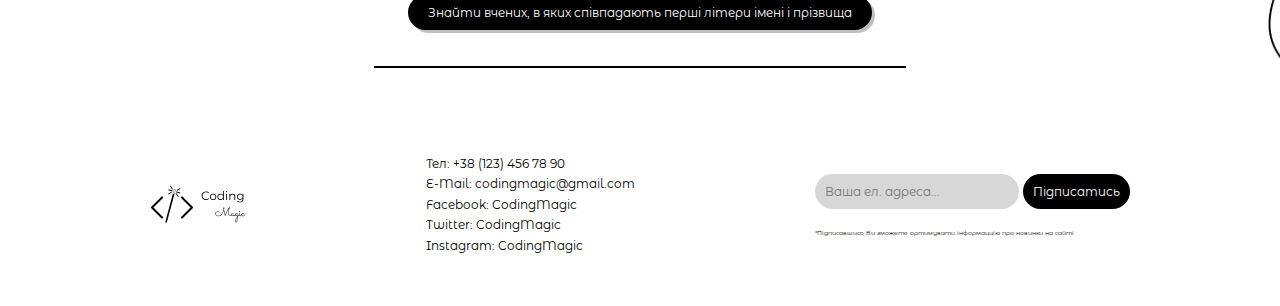
==== commit 8e6a5b39: "little more changes" ====
--- a/index.html
+++ b/index.html
@@ -8,10 +8,7 @@
   </head>
   <body>
     <div>
-
-
       <header class="header">
-  
         <div class="header__container container">
           <img src="./img/logo.svg" alt="logo" class="header__logo" />
           <nav class="header__navbar">
@@ -20,23 +17,28 @@
                 Інтерактив
 
                 <img
-                  src="/img/arrow.svg"
+                  src="img/arrow.svg"
                   alt="arrow"
                   class="header__button--image"
                 />
                 <ul class="header__burgermenu">
-                  <li class="header__burgermenu--item"><a href="#">a</a></li>
-                  <li class="header__burgermenu--item">a</li>
-                  <li class="header__burgermenu--item">a</li>
-                  <!-- <li class="header__burgermenu--item"><a href="#" class="header__burgermenu burgermenu__link">a</a></li>
-                  <li class="header__burgermenu--item"><a href="#" class="header__burgermenu burgermenu__link">a</a></li>
-                  <li class="header__burgermenu--item"><a href="#" class="header__burgermenu burgermenu__link">a</a></li> -->
+                  <li class="header__burgermenu--item">
+                    <a href="#" class="header__links" id="numerical">Числовий</a>
+                  </li>
+                  <li class="header__burgermenu--item">
+                    <a href="#" class="header__links" id="game">Ігровий</a>
+                  </li>
+                  <li class="header__burgermenu--item">
+                    <a href="#" class="header__links" id="acquaintance">Ознайомчий</a>
+                  </li>
                 </ul>
               </li>
-              <li class="header__item">Контакти</li>
-              <li class="header__item">Наша команда</li>
-              <!-- <li class="header__item"><a href="#" class="header__links">Контакти</a></li>
-              <li class="header__item"><a href="#" class="header__links">Наша команда</a></li> -->
+              <li class="header__item">
+                <a href="#" class="header__links">Контакти</a>
+              </li>
+              <li class="header__item">
+                <a href="#" class="header__links">Наша команда</a>
+              </li>
             </ul>
           </nav>
           <div class="header__wrapper">
@@ -50,25 +52,68 @@
         </div>
       </header>
       <div class="main">
-        
         <div class="main__container">
           <span class="main-div-title main__div">
             <p class="div-title">Популярні інетрактивні ігри</p>
           </span>
-          <hr class="main__line" width="532px" size="1px" />
-          <div class="main-div-birthyear main__div">
-            <h2 class="main-title-birthyear">
-              Перевір в який рік ти народився
+          <hr class="main__line" width="532px" size="1px">
+          <div class="main-div-birth main__div" id="game_1">
+            <h2 class="main-title-birth">
+              <section class="home__birth birth-home">
+                <div class="birth-home__container container">
+                  <h1 class="birth-home__title">Перевір в який рік ти народився</h1>
+                  <div class="birth-home__bottom">
+              <div class="birth-home__actions">
+                <input
+                class="birth-home__calcurator"
+                data-action="number_1"
+                type="number"
+                placeholder="Введіть число"
+                id="year"
+              />
+                <button class="birth-home__button" id="yearButton">
+                  <svg class="birth-home__svg" width="35" height="35" viewBox="0 0 35 35" fill="inherit" xmlns="http://www.w3.org/2000/svg">
+                    <path d="M0 0H17.5C27.165 0 35 7.83502 35 17.5C35 27.165 27.165 35 17.5 35H0V0Z" fill="black" />
+                    <circle cx="16.5217" cy="16.5217" r="5.52174" stroke="white" stroke-width="2" />
+                    <path d="M24.2929 25.7071C24.6834 26.0976 25.3166 26.0976 25.7071 25.7071C26.0976 25.3166 26.0976 24.6834 25.7071 24.2929L24.2929 25.7071ZM21.468 20.0538L20.7609 19.3467L19.3467 20.7609L20.0538 21.468L21.468 20.0538ZM25.7071 24.2929L21.468 20.0538L20.0538 21.468L24.2929 25.7071L25.7071 24.2929Z" fill="white" />
+                  </svg>
+                </button>
+                  </div>
+                  <p class="birth-home__text" id="yearResult"></p>
+                </div>
+              </section>
             </h2>
           </div>
-          <hr class="main__line" width="532px" size="1px" />
-          <div class="main-div-guesser main__div">
-            <h2 class="main-title-guesser">
-              Вгадай число, яке загадав комп’ютер
+          <hr class="main__line" width="532px" size="1px">
+          <div class="main-div-birth main__div" id="game_2">
+            <h2 class="main-title-birth">
+              <section class="home__birth birth-home">
+                <div class="birth-home__container container">
+                  <h1 class="birth-home__title">Вгадай число, яке загадав комп’ютер</h1>
+                  <div class="birth-home__bottom">
+              <div class="birth-home__actions">
+                <input
+                class="birth-home__calcurator"
+                data-action="number_1"
+                type="text"
+                placeholder="Введіть число"
+                id="guess"
+              />
+                <button class="birth-home__button" id="guessButton">
+                  <svg class="birth-home__svg" width="35" height="35" viewBox="0 0 35 35" fill="inherit" xmlns="http://www.w3.org/2000/svg">
+                    <path d="M0 0H17.5C27.165 0 35 7.83502 35 17.5C35 27.165 27.165 35 17.5 35H0V0Z" fill="black" />
+                    <circle cx="16.5217" cy="16.5217" r="5.52174" stroke="white" stroke-width="2" />
+                    <path d="M24.2929 25.7071C24.6834 26.0976 25.3166 26.0976 25.7071 25.7071C26.0976 25.3166 26.0976 24.6834 25.7071 24.2929L24.2929 25.7071ZM21.468 20.0538L20.7609 19.3467L19.3467 20.7609L20.0538 21.468L21.468 20.0538ZM25.7071 24.2929L21.468 20.0538L20.0538 21.468L24.2929 25.7071L25.7071 24.2929Z" fill="white" />
+                  </svg>
+                </button>
+                  </div>
+                  <p class="birth-home__text" id="guessResult"></p>
+                </div>
+              </section>
             </h2>
           </div>
           <hr class="main__line" width="532px" size="1px" />
-          <div class="rockpaperscisors main__div">
+          <div class="rockpaperscisors main__div" id="game_3">
             <section class="home__sps sps-home">
               <!-- sps - stone-paper-scissors -->
               <div class="sps-home__container container">
@@ -107,7 +152,7 @@
             </section>
           </div>
           <hr class="main__line" width="532px" size="1px" />
-          <div class="main-div-calculator main__div">
+          <div class="main-div-calculator main__div" id="game_4">
             <h2 class="main-title-calculator">Калькулятор</h2>
             <div class="main-div-calculator-content">
               <input
@@ -143,7 +188,7 @@
             </div>
           </div>
           <hr class="main__line" width="532px" size="1px" />
-          <div class="main-div-time main__div">
+          <div class="main-div-time main__div" id="game_5">
             <h2 class="main-title-time">
               <section class="home__time time-home">
                 <div class="time-home__container container">
@@ -165,35 +210,35 @@
                   </svg>
                 </button>
                   </div>
-                  <p class="time-home__text"> введіть число</p>
+                  <p class="time-home__text">3 дн. 15:45:01</p>
                 </div>
               </section>
             </h2>
           </div>
           <hr class="main__line" width="532px" size="1px" />
-          <div class="main-div-dinosaur main__div">
+          <div class="main-div-dinosaur main__div" id="game_6">
             <div class="main-div-dino">
               <h2 class="dino-time">Рахунок: 0</h2>
               <div class="main-dino-window">
                 <img
                   class="dino-player"
-                  src="/img/dino/dino_idle_1.png"
+                  src="./img/dino/dino_idle_1.png"
                   alt=""
                 />
                 <button class="dino-button-restart">
-                  <img src="/img/dino/restart_button.png" alt="" />
+                  <img src="./img/dino/restart_button.png" alt="" />
                 </button>
               </div>
             </div>
           </div>
           <hr class="main__line" width="532px" size="1px" />
-          <div class="main-div-football main__div">
+          <div class="main-div-football main__div" id="game_7">
             <div class="football-main-window">
               <img class="football-ball" src="./img/ball.png" alt="">
             </div>
           </div>
           <hr class="main__line" width="532px" size="1px" />
-          <div class="main-div-three main__div">
+          <div class="main-div-three main__div" id="game_8">
             <section class="home__three three-home">
               <div class="three-home__container container">
                 <h1 class="three-home__title">Введіть 3 числа</h1>
@@ -228,7 +273,7 @@
           </div>
           <hr class="main__line" width="532px" size="1px" />
 
-          <div class="main-div-team main__div">
+          <div class="main-div-team main__div" id="game_9">
             <section class="home__team team-home">
               
               <div class="team-home__container container">
@@ -247,9 +292,15 @@
                           class="team-home__img "
                         />
                         <h2 class="team-home__name">Амалія</h2>
-                        <p class="team-home__text">
-                          Інформація про роботу, яку він/вона виконав/ла
-                        </p>
+                        <ul class="team-home__text">
+                            <li>Камінь-ножиці-папір</li>
+                            <li>Калькулятор часу</li>
+                            <li>Слайдер команди</li>
+                            <li>Footer(нижня частина сайту)</li>
+                            <li>Модальні вікна</li>
+                            <li>Найбільше число з трьох</li>
+                            <li>Привітання користувача</li>
+                        </ul>
                       </div>
                       <div class="team-home__slides"> 
                         <img
@@ -258,9 +309,11 @@
                         class="team-home__img"
                       />
                       <h2 class="team-home__name">Саша</h2>
-                      <p class="team-home__text">
-                        Інформація про роботу, яку він/вона виконав/ла
-                      </p>
+                      <ul class="team-home__text">
+                        <li>Основний контейнер сторінки</li>
+                        <li>Перевірка на високосний рік</li>
+                        <li>Вгадай число</li>
+                      </ul>
                       </li>
                       </div>
                       <div class="team-home__slides">
@@ -270,9 +323,11 @@
                         class="team-home__img"
                       />
                       <h2 class="team-home__name">Назарій</h2>
-                      <p class="team-home__text">
-                        Інформація про роботу, яку він/вона виконав/ла
-                      </p>
+                      <ul class="team-home__text">
+                        <li>Шапка сайту</li>
+                        <li>Випадайка з видами інтерактиву</li>
+                        <li>Перемикач теми</li>
+                      </ul>
                       </li>
                       </div>
                       <div class="team-home__slides">
@@ -282,9 +337,14 @@
                         class="team-home__img"
                       />
                       <h2 class="team-home__name">Павло</h2>
-                      <p class="team-home__text">
-                        Інформація про роботу, яку він/вона виконав/ла
-                      </p>
+                      <ul class="team-home__text">
+                        <li>Калькулятор</li>
+                        <li>Google Динозавр</li>
+                        <li>Футбол</li>
+                        <li>Обери вченого</li>
+                        <li>Логіка переключання на темну тему</li>
+                        <li>Логіка вибору інтерактиву</li>
+                      </ul>
                       </div>
                   </div>
                   <img
@@ -300,15 +360,119 @@
           </div>
 
           <hr class="main__line" width="532px" size="1px" />
-          <div class="main-div-scientist main__div">
+          <div class="main-div-scientist main__div" id="game_10">
             <h2 class="main-title-scientist">Обери вченого/их</h2>
+            <div class="main-scientist-all">
+              <ul class="main-scientist-list">
+                <li class="main-scientist-item">
+                  <h2 class="main-scientist-item-title"></h2>
+                  <h2 class="main-scientist-item-date"></h2>
+                  
+                </li>
+                <li class="main-scientist-item">
+                  <h2 class="main-scientist-item-title"></h2>
+                  <h2 class="main-scientist-item-date"></h2>
+                  
+                </li>
+                <li class="main-scientist-item">
+                  <h2 class="main-scientist-item-title"></h2>
+                  <h2 class="main-scientist-item-date"></h2>
+                  
+                </li>
+                <li class="main-scientist-item">
+                  <h2 class="main-scientist-item-title"></h2>
+                  <h2 class="main-scientist-item-date"></h2>
+                  
+                </li>
+                <li class="main-scientist-item">
+                  <h2 class="main-scientist-item-title"></h2>
+                  <h2 class="main-scientist-item-date"></h2>
+                  
+                </li>
+                <li class="main-scientist-item">
+                  <h2 class="main-scientist-item-title"></h2>
+                  <h2 class="main-scientist-item-date"></h2>
+                  
+                </li>
+                <li class="main-scientist-item">
+                  <h2 class="main-scientist-item-title"></h2>
+                  <h2 class="main-scientist-item-date"></h2>
+                  
+                </li>
+                <li class="main-scientist-item">
+                  <h2 class="main-scientist-item-title"></h2>
+                  <h2 class="main-scientist-item-date"></h2>
+                  
+                </li>
+                <li class="main-scientist-item">
+                  <h2 class="main-scientist-item-title"></h2>
+                  <h2 class="main-scientist-item-date"></h2>
+                  
+                </li>
+                <li class="main-scientist-item">
+                  <h2 class="main-scientist-item-title"></h2>
+                  <h2 class="main-scientist-item-date"></h2>
+                  
+                </li>
+                <li class="main-scientist-item">
+                  <h2 class="main-scientist-item-title"></h2>
+                  <h2 class="main-scientist-item-date"></h2>
+                  
+                </li>
+                <li class="main-scientist-item">
+                  <h2 class="main-scientist-item-title"></h2>
+                  <h2 class="main-scientist-item-date"></h2>
+                  
+                </li>
+                
+              </ul>
+              <ul class="main-scientist-ul"> 
+                <li class="main-scientist-item-row">
+                  <ul class="main-scientist-row-1 main-scientist-row">
+                    <li class="main-scientist-buttons-item">
+                      <button class="main-scientist-button" id="scientists-19-st">Які вчені народилися в 19 ст.</button>
+                    </li>
+                    <li class="main-scientist-buttons-item">
+                      <button class="main-scientist-button" id="scientists-alphabet">Відсортувати вчених за алфавітом</button>
+                    </li>
+                    <li class="main-scientist-buttons-item">
+                      <button class="main-scientist-button" id="scientists-age">Відсортувати вчених за кількістю прожитих років</button>
+                    </li>
+                    <li class="main-scientist-buttons-item">
+                      <button class="main-scientist-button" id="scientists-born">Знайти вченого, який народився найпізніше</button>
+                    </li>
+                  </ul>
+                </li>
+                <li class="main-scientist-item-row">
+                  <ul class="main-scientist-row-2 main-scientist-row">
+                    <li class="main-scientist-buttons-item">
+                      <button class="main-scientist-button" id="scientists-albert-born">Знайти рік народження Albert Einshtein</button>
+                    </li>
+                    <li class="main-scientist-buttons-item">
+                      <button class="main-scientist-button" id="scientists-C">Знайти вчених, прізвища яких починаються на на літеру “С” </button>
+                    </li>
+                    <li class="main-scientist-buttons-item">
+                      <button class="main-scientist-button" id="scientists-A">Видалити всіх вчених, ім’я яких починається на “А”</button>
+                    </li>
+                    <li class="main-scientist-buttons-item">
+                      <button class="main-scientist-button" id="scientists-best-worst">Знайти вченого, який прожив найдовше і вченого,  <br>який прожив найменше</button>
+                    </li>
+                  </ul>
+                </li>
+                <li class="main-scientist-item-row">
+                  <button class="main-scientist-button" id="scientists-first-letter">Знайти вчених, в яких співпадають перші літери імені і прізвища</button>
+                </li>
+              </ul>
+            </div>
           </div>
           <hr class="main__line" width="532px" size="1px" />
         </div>
       </div>
       <footer class="footer">
         <div class="footer__container ">
+          <!-- <div class="footer__left"> -->
             <img src="./img/logo.svg" alt="logo" class="footer__logo" />
+          <!-- </div> -->
             <ul class="footer__list">
               <li class="footer__item">
                 <p class="footer__text">Тел: +38 (123) 456 78 90</p>
@@ -337,75 +501,9 @@
                     <button class="footer__button">Підписатись</button>
                     <p class="footer__textinfo">*Підписавшись, Ви зможете ортимувати інформаццію про новинки на сайті</p>
                 </div>
-
-          <div class="modal">
-            <div class="modal__block">
-              <button class="modal__close">
-                <svg width="17" height="17" viewBox="0 0 17 17" fill="none" xmlns="http://www.w3.org/2000/svg">
-                  <path d="M1 1L8.5 8.5M16 16L8.5 8.5M8.5 8.5L16 1L1 16" stroke="black" />
-                </svg>
-              </button>
-              <h2 class="modal__title">Дякую за підписку!</h2>
-              <ul class="modal__list">
-                <li class="modal__item">
-                  <img class="modal__img-one" src="./img/modal/sword.png" alt="">
-                </li>
-                <li class="modal__item">
-                  <img class="modal__img-two" src="./img/modal/puzzle.png" alt="">
-                </li>
-                <li class="modal__item">
-                  <img class="modal__img-three" src="./img/modal/game-development.png" alt="">
-                </li>
-                <li class="modal__item">
-                  <img class="modal__img-four" src="./img/modal/tic-tac-toe.png" alt="">
-                </li>
-              </ul>
-            </div>
-            <div class="modal__overlay"></div>
-          </div>
-
-
-          <div class="modal-start">
-            <div class="modal-start__block">
-              <button class="modal-start__close">
-                <svg width="17" height="17" viewBox="0 0 17 17" fill="none" xmlns="http://www.w3.org/2000/svg">
-                  <path d="M1 1L8.5 8.5M16 16L8.5 8.5M8.5 8.5L16 1L1 16" stroke="black" />
-                </svg>
-              </button>
-              <div class="modal-start__information">
-                <h2 class="modal-start__title">Привіт!
-                  Ви потрапили на сайт інтерактивних ігор та завдань
-                  Надіємось, що вам сподобається і ви отримаєте позитивні емоції!
-                  Бажаємо Вам гарно провести час!</h2>
-                  <p class="modal-start__text">Введіть своє ім’я:</p>
-                  <div class="modal-start__information">
-                    <input
-                        class="modal-start__input"
-                        type="text"
-                        autocomplete="on"
-                        placeholder="Ваше ім’я..."
-                      />
-                      <button class="modal-start__button">Зберегти</button>
-                    </div>
-                <ul class="modal-start__list">
-                  <li class="modal-start__item">
-                    <img class="modal-start__img-one" src="./img/modal/sword.png" alt="">
-                  </li>
-                  <li class="modal-start__item">
-                    <img class="modal-start__img-two" src="./img/modal/puzzle.png" alt="">
-                  </li>
-                  <li class="modal-start__item">
-                    <img class="modal-start__img-three" src="./img/modal/game-development.png" alt="">
-                  </li>
-                  <li class="modal-start__item">
-                    <img class="modal-start__img-four" src="./img/modal/tic-tac-toe.png" alt="">
-                  </li>
-                </ul>
-            </div>
-            <div class="modal-start__overlay"></div>
-          </div>
-            </div>
-          </div>
+              <!-- </div> -->
+          </div>
+        </div>
       </footer>
     </div>
     <script type="module" src="main.js"></script>
--- a/css/main.css
+++ b/css/main.css
@@ -73,7 +73,7 @@
   height: 150px;
   overflow: hidden;
   border-radius: 10px;
-  background-image: url("/img/dino/dino_ground.png");
+  background-image: url("./img/dino/dino_ground.png");
   background-repeat: repeat-x;
   background-position: 0px 130px;
 }
@@ -117,6 +117,93 @@
   transition: all 100ms;
 }
 
+.main-scientist-item {
+  width: 100px;
+  height: 100px;
+  background-color: #d9d9d9;
+  border-radius: 20px;
+  display: flex;
+  flex-direction: column;
+  align-items: center;
+  justify-content: center;
+}
+
+.main-scientist-list {
+  margin-top: 36px;
+  -moz-column-gap: 60px;
+       column-gap: 60px;
+  row-gap: 36px;
+  width: 600px;
+  display: flex;
+  flex-wrap: wrap;
+  justify-content: center;
+  align-items: center;
+}
+
+.main-scientist-button {
+  font-family: var(--font-family);
+  font-weight: 400;
+  font-size: 12px;
+  text-align: left;
+  color: #fff;
+  box-shadow: 3px 3px 0 0 rgba(0, 0, 0, 0.25);
+  background: #000;
+  border-radius: 20px;
+  padding: 10px 20px;
+}
+
+.main-scientist-ul {
+  margin-top: 36px;
+  display: flex;
+  -moz-column-gap: 36px;
+       column-gap: 36px;
+  row-gap: 20px;
+  justify-content: center;
+  flex-wrap: wrap;
+}
+
+.main-scientist-row {
+  display: flex;
+  flex-direction: column;
+  gap: 20px;
+}
+
+.main-scientist-row-1 {
+  justify-content: start;
+  align-items: flex-end;
+}
+
+.main-scientist-all {
+  display: flex;
+  flex-direction: row;
+  flex-wrap: wrap;
+  justify-content: center;
+  align-items: center;
+}
+
+.main-scientist-item-title,
+.main-scientist-item-date {
+  font-family: var(--font-family);
+  font-weight: 400;
+  font-size: 8px;
+  line-height: 170%;
+  text-align: center;
+  color: #000;
+}
+
+.notInSearch {
+  display: none;
+  position: absolute;
+}
+
+header {
+  transition: 500ms all;
+}
+
+footer {
+  transition: 500ms all;
+}
+
 .rockpaperscisors {
   position: relative;
 }
@@ -327,6 +414,7 @@
 .team-home__text {
   font-weight: 400;
   font-size: 12px;
+  height: 120px;
   color: #000;
   text-align: center;
 }
@@ -409,156 +497,6 @@
   color: #000;
 }
 
-.no-scroll {
-  overflow: hidden;
-}
-
-.modal {
-  position: fixed;
-  left: 0;
-  top: 0;
-  width: 100%;
-  height: 100%;
-  display: flex;
-  align-items: center;
-  justify-content: center;
-  display: none;
-}
-.modal__block {
-  position: relative;
-  border-radius: 20px;
-  border-radius: 20px;
-  border-radius: 20px;
-  width: 463px;
-  height: 245px;
-  background: #fff;
-  box-shadow: 0 10px 15px rgba(0, 0, 0, 0.25);
-}
-.modal__close {
-  position: absolute;
-  right: 10px;
-  top: 20px;
-}
-.modal__title {
-  font-weight: 400;
-  font-size: 20px;
-  padding-top: 90px;
-  text-align: center;
-  color: #000;
-}
-.modal__img-one {
-  position: absolute;
-  left: 20px;
-  top: 70px;
-}
-.modal__img-two {
-  position: absolute;
-  left: 70px;
-  top: 150px;
-}
-.modal__img-three {
-  position: absolute;
-  left: 350px;
-  top: 150px;
-}
-.modal__img-four {
-  position: absolute;
-  left: 400px;
-  top: 70px;
-}
-
-.no-scroll {
-  overflow: hidden;
-}
-
-.modal-start {
-  position: fixed;
-  left: 0;
-  top: 0;
-  width: 100%;
-  height: 100%;
-  display: flex;
-  align-items: center;
-  justify-content: center;
-}
-.modal-start__block {
-  position: relative;
-  border-radius: 20px;
-  width: 576px;
-  height: 316px;
-  background: #fff;
-  box-shadow: 3px 3px 6px 0 rgba(0, 0, 0, 0.25);
-}
-.modal-start__close {
-  position: absolute;
-  right: 10px;
-  top: 20px;
-}
-.modal-start__title {
-  font-family: var(--second-family);
-  font-weight: 400;
-  font-size: 12px;
-  text-align: center;
-  color: #000;
-  max-width: 392px;
-}
-.modal-start__information {
-  padding-top: 45px;
-  display: flex;
-  flex-direction: column;
-  justify-content: center;
-  align-items: center;
-}
-.modal-start__text {
-  font-family: var(--second-family);
-  font-weight: 400;
-  font-size: 12px;
-  text-align: center;
-  color: #000;
-}
-.modal-start__input {
-  border-radius: 20px;
-  padding: 10px 80px 10px 10px;
-  width: 204px;
-  height: 35px;
-  background: #d7d7d7;
-  font-family: var(--font-family);
-  font-weight: 400;
-  font-size: 12px;
-  margin-bottom: 20px;
-}
-.modal-start__button {
-  border-radius: 20px;
-  padding: 10px;
-  width: 107px;
-  height: 35px;
-  background: #000;
-  font-family: var(--font-family);
-  font-weight: 400;
-  font-size: 12px;
-  color: #fff;
-  box-shadow: 3px 3px 0 0 rgba(0, 0, 0, 0.25);
-}
-.modal-start__img-one {
-  position: absolute;
-  left: 41px;
-  top: 132px;
-}
-.modal-start__img-two {
-  position: absolute;
-  left: 85px;
-  top: 230px;
-}
-.modal-start__img-three {
-  position: absolute;
-  right: 85px;
-  bottom: 56px;
-}
-.modal-start__img-four {
-  position: absolute;
-  right: 41px;
-  bottom: 132px;
-}
 .main {
   background-image: url(/img/background.jpg);
   background-repeat: no-repeat;
@@ -586,6 +524,57 @@
   size: 24px;
 }
 
+.div__input {
+  outline: none;
+  border: none;
+  background-image: none;
+  background-color: transparent;
+  box-shadow: none;
+  size: 12px;
+}
+
+.birth-home__title {
+  font-family: var(--font-family);
+  font-weight: 400;
+  font-size: 16px;
+  color: #000;
+  padding-bottom: 35px;
+  display: flex;
+  justify-content: center;
+}
+.birth-home__bottom {
+  display: flex;
+  flex-direction: row;
+  justify-content: center;
+  align-items: center;
+  gap: 166px;
+  padding-right: 50px;
+}
+.birth-home__calcurator {
+  font-size: 12px;
+  border-radius: 20px;
+  padding: 10px 45px 10px 10px;
+  width: 150px;
+  height: 35px;
+  background: #d7d7d7;
+  position: absolute;
+}
+.birth-home__button {
+  position: relative;
+  left: 100%;
+  margin-right: 100px;
+}
+.birth-home__svg {
+  border-radius: 0 20px 20px 0;
+  fill: #000;
+}
+.birth-home__text {
+  font-weight: 400;
+  font-size: 12px;
+  color: #039900;
+  width: 250px;
+}
+
 .header__container {
   display: flex;
   flex-direction: row;
@@ -608,14 +597,10 @@
 .header__burgermenu {
   display: none;
 }
-.header__burgermenu.active {
+.header__burgermenu.active_2 {
   display: block;
   position: absolute;
   padding-top: 25px;
-}
-.header__link {
-  text-decoration: none;
-  color: black;
 }
 .header__links {
   text-decoration: none;
@@ -652,12 +637,16 @@
   top: 0;
   left: 0;
   background-color: #ffffff;
-  transform: scale(1.1);
   transition: 0.5s;
+  background-image: url("img/Ellipse 8.svg");
+  background-position: center;
+  background-repeat: no-repeat;
 }
 .header__switch input:checked:before {
   left: 20px;
   background-color: black;
+  background-repeat: no-repeat;
+  background-image: url("img/Ellipse 7.svg");
 }
 body {
   font-family: "Montserrat Alternates", sans-serif;
@@ -680,6 +669,9 @@
   padding: 0px;
   margin: 0px;
   border: none;
+  -webkit-user-select: none;
+     -moz-user-select: none;
+          user-select: none;
 }
 
 *,
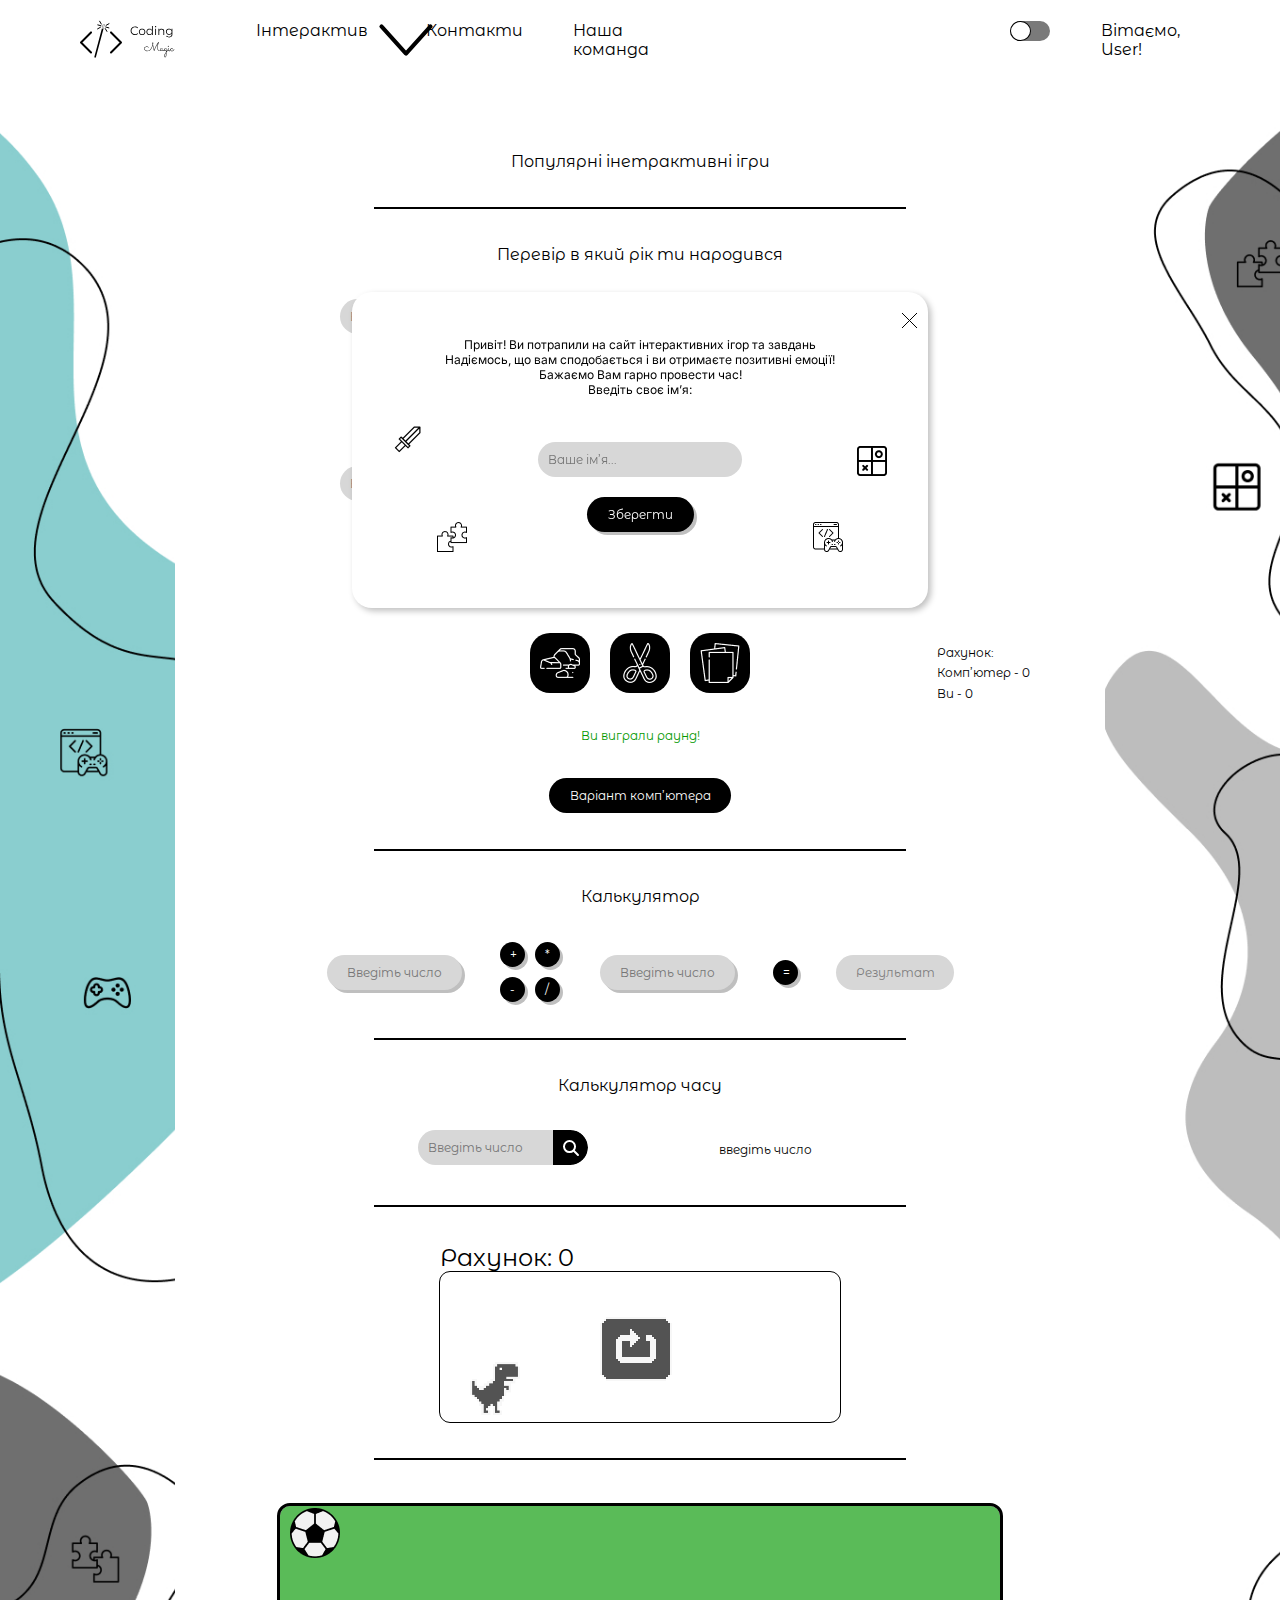
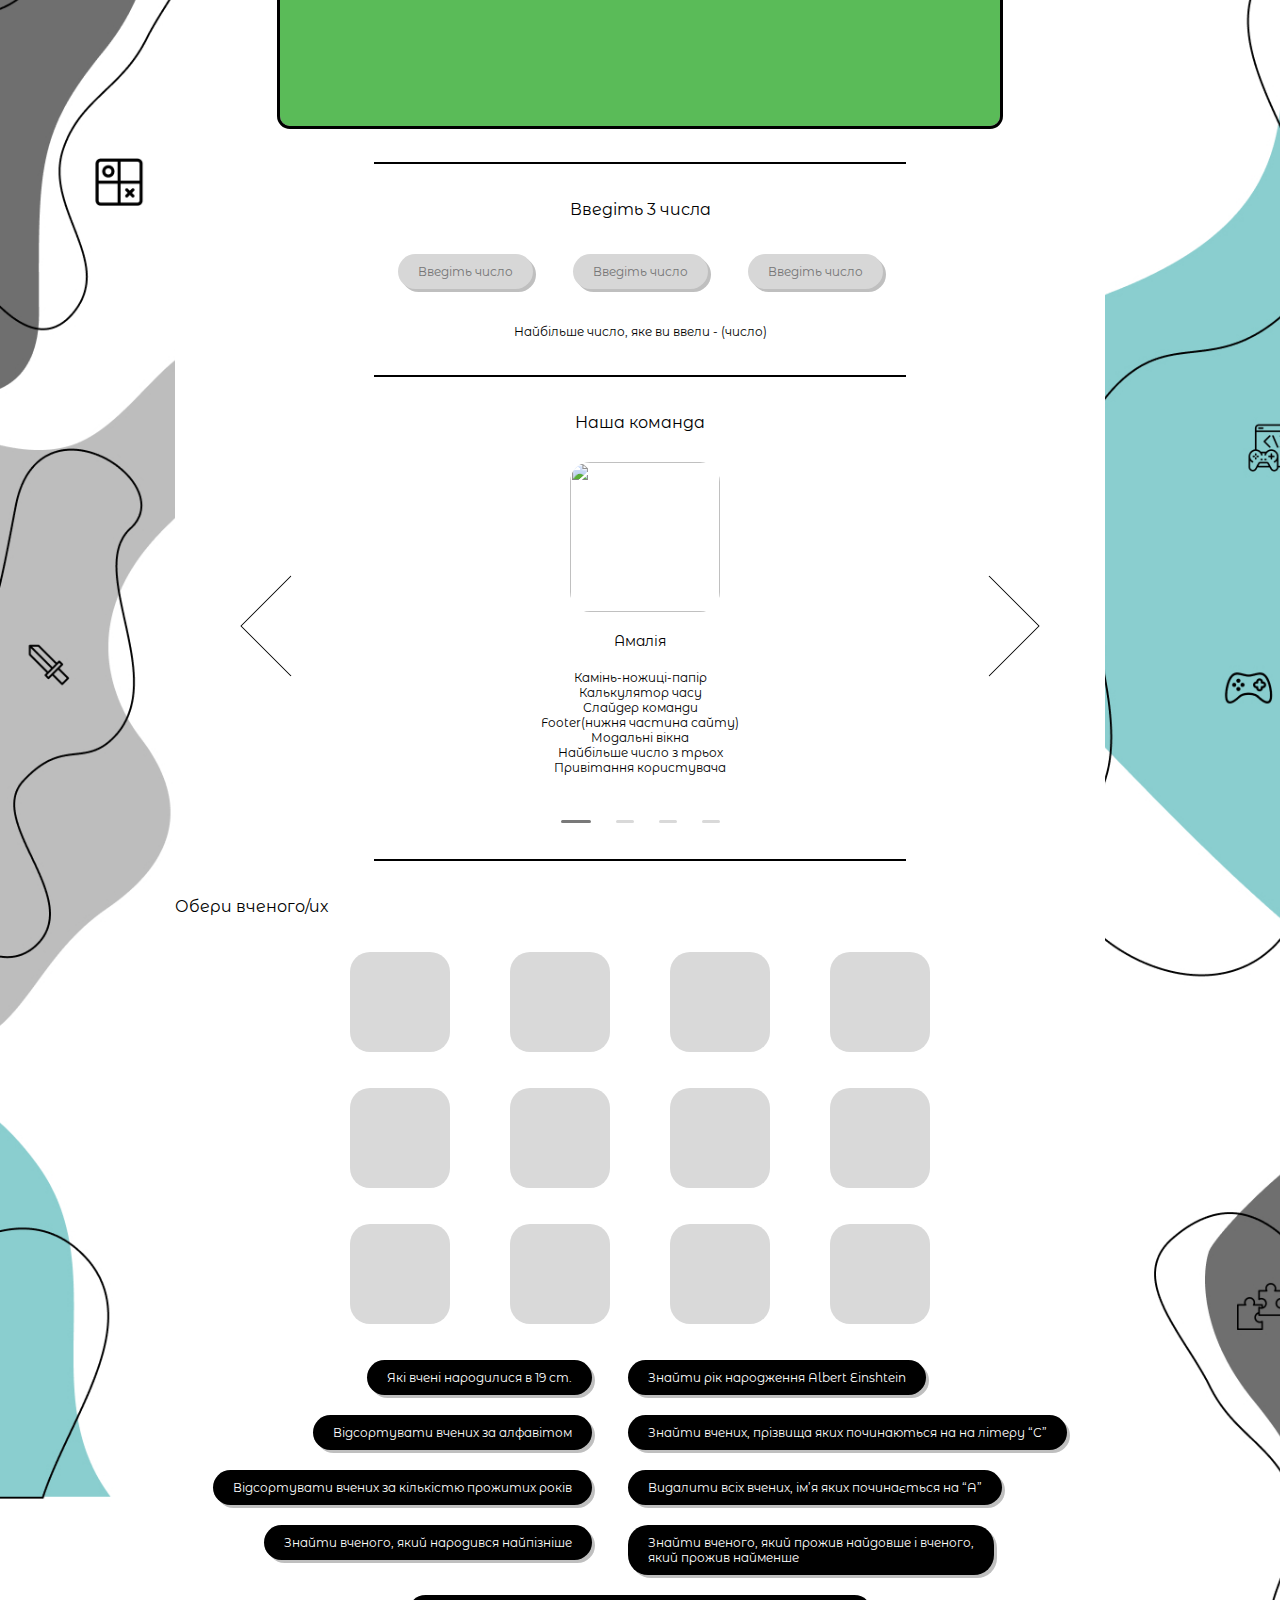
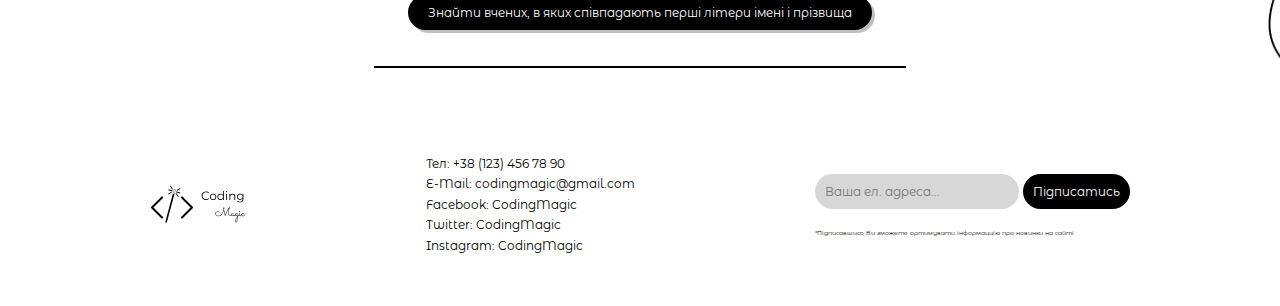
==== commit 88c4cb29: "Merge pull request #36 from Stoned-Spyro/dev" ====
--- a/index.html
+++ b/index.html
@@ -8,7 +8,10 @@
   </head>
   <body>
     <div>
+
+
       <header class="header">
+  
         <div class="header__container container">
           <img src="./img/logo.svg" alt="logo" class="header__logo" />
           <nav class="header__navbar">
@@ -52,6 +55,7 @@
         </div>
       </header>
       <div class="main">
+        
         <div class="main__container">
           <span class="main-div-title main__div">
             <p class="div-title">Популярні інетрактивні ігри</p>
@@ -210,7 +214,7 @@
                   </svg>
                 </button>
                   </div>
-                  <p class="time-home__text">3 дн. 15:45:01</p>
+                  <p class="time-home__text"> введіть число</p>
                 </div>
               </section>
             </h2>
@@ -470,9 +474,7 @@
       </div>
       <footer class="footer">
         <div class="footer__container ">
-          <!-- <div class="footer__left"> -->
             <img src="./img/logo.svg" alt="logo" class="footer__logo" />
-          <!-- </div> -->
             <ul class="footer__list">
               <li class="footer__item">
                 <p class="footer__text">Тел: +38 (123) 456 78 90</p>
@@ -501,9 +503,75 @@
                     <button class="footer__button">Підписатись</button>
                     <p class="footer__textinfo">*Підписавшись, Ви зможете ортимувати інформаццію про новинки на сайті</p>
                 </div>
-              <!-- </div> -->
-          </div>
-        </div>
+
+          <div class="modal">
+            <div class="modal__block">
+              <button class="modal__close">
+                <svg width="17" height="17" viewBox="0 0 17 17" fill="none" xmlns="http://www.w3.org/2000/svg">
+                  <path d="M1 1L8.5 8.5M16 16L8.5 8.5M8.5 8.5L16 1L1 16" stroke="black" />
+                </svg>
+              </button>
+              <h2 class="modal__title">Дякую за підписку!</h2>
+              <ul class="modal__list">
+                <li class="modal__item">
+                  <img class="modal__img-one" src="./img/modal/sword.png" alt="">
+                </li>
+                <li class="modal__item">
+                  <img class="modal__img-two" src="./img/modal/puzzle.png" alt="">
+                </li>
+                <li class="modal__item">
+                  <img class="modal__img-three" src="./img/modal/game-development.png" alt="">
+                </li>
+                <li class="modal__item">
+                  <img class="modal__img-four" src="./img/modal/tic-tac-toe.png" alt="">
+                </li>
+              </ul>
+            </div>
+            <div class="modal__overlay"></div>
+          </div>
+
+
+          <div class="modal-start">
+            <div class="modal-start__block">
+              <button class="modal-start__close">
+                <svg width="17" height="17" viewBox="0 0 17 17" fill="none" xmlns="http://www.w3.org/2000/svg">
+                  <path d="M1 1L8.5 8.5M16 16L8.5 8.5M8.5 8.5L16 1L1 16" stroke="black" />
+                </svg>
+              </button>
+              <div class="modal-start__information">
+                <h2 class="modal-start__title">Привіт!
+                  Ви потрапили на сайт інтерактивних ігор та завдань
+                  Надіємось, що вам сподобається і ви отримаєте позитивні емоції!
+                  Бажаємо Вам гарно провести час!</h2>
+                  <p class="modal-start__text">Введіть своє ім’я:</p>
+                  <div class="modal-start__information">
+                    <input
+                        class="modal-start__input"
+                        type="text"
+                        autocomplete="on"
+                        placeholder="Ваше ім’я..."
+                      />
+                      <button class="modal-start__button">Зберегти</button>
+                    </div>
+                <ul class="modal-start__list">
+                  <li class="modal-start__item">
+                    <img class="modal-start__img-one" src="./img/modal/sword.png" alt="">
+                  </li>
+                  <li class="modal-start__item">
+                    <img class="modal-start__img-two" src="./img/modal/puzzle.png" alt="">
+                  </li>
+                  <li class="modal-start__item">
+                    <img class="modal-start__img-three" src="./img/modal/game-development.png" alt="">
+                  </li>
+                  <li class="modal-start__item">
+                    <img class="modal-start__img-four" src="./img/modal/tic-tac-toe.png" alt="">
+                  </li>
+                </ul>
+            </div>
+            <div class="modal-start__overlay"></div>
+          </div>
+            </div>
+          </div>
       </footer>
     </div>
     <script type="module" src="main.js"></script>
--- a/css/main.css
+++ b/css/main.css
@@ -497,6 +497,156 @@
   color: #000;
 }
 
+.no-scroll {
+  overflow: hidden;
+}
+
+.modal {
+  position: fixed;
+  left: 0;
+  top: 0;
+  width: 100%;
+  height: 100%;
+  display: flex;
+  align-items: center;
+  justify-content: center;
+  display: none;
+}
+.modal__block {
+  position: relative;
+  border-radius: 20px;
+  border-radius: 20px;
+  border-radius: 20px;
+  width: 463px;
+  height: 245px;
+  background: #fff;
+  box-shadow: 0 10px 15px rgba(0, 0, 0, 0.25);
+}
+.modal__close {
+  position: absolute;
+  right: 10px;
+  top: 20px;
+}
+.modal__title {
+  font-weight: 400;
+  font-size: 20px;
+  padding-top: 90px;
+  text-align: center;
+  color: #000;
+}
+.modal__img-one {
+  position: absolute;
+  left: 20px;
+  top: 70px;
+}
+.modal__img-two {
+  position: absolute;
+  left: 70px;
+  top: 150px;
+}
+.modal__img-three {
+  position: absolute;
+  left: 350px;
+  top: 150px;
+}
+.modal__img-four {
+  position: absolute;
+  left: 400px;
+  top: 70px;
+}
+
+.no-scroll {
+  overflow: hidden;
+}
+
+.modal-start {
+  position: fixed;
+  left: 0;
+  top: 0;
+  width: 100%;
+  height: 100%;
+  display: flex;
+  align-items: center;
+  justify-content: center;
+}
+.modal-start__block {
+  position: relative;
+  border-radius: 20px;
+  width: 576px;
+  height: 316px;
+  background: #fff;
+  box-shadow: 3px 3px 6px 0 rgba(0, 0, 0, 0.25);
+}
+.modal-start__close {
+  position: absolute;
+  right: 10px;
+  top: 20px;
+}
+.modal-start__title {
+  font-family: var(--second-family);
+  font-weight: 400;
+  font-size: 12px;
+  text-align: center;
+  color: #000;
+  max-width: 392px;
+}
+.modal-start__information {
+  padding-top: 45px;
+  display: flex;
+  flex-direction: column;
+  justify-content: center;
+  align-items: center;
+}
+.modal-start__text {
+  font-family: var(--second-family);
+  font-weight: 400;
+  font-size: 12px;
+  text-align: center;
+  color: #000;
+}
+.modal-start__input {
+  border-radius: 20px;
+  padding: 10px 80px 10px 10px;
+  width: 204px;
+  height: 35px;
+  background: #d7d7d7;
+  font-family: var(--font-family);
+  font-weight: 400;
+  font-size: 12px;
+  margin-bottom: 20px;
+}
+.modal-start__button {
+  border-radius: 20px;
+  padding: 10px;
+  width: 107px;
+  height: 35px;
+  background: #000;
+  font-family: var(--font-family);
+  font-weight: 400;
+  font-size: 12px;
+  color: #fff;
+  box-shadow: 3px 3px 0 0 rgba(0, 0, 0, 0.25);
+}
+.modal-start__img-one {
+  position: absolute;
+  left: 41px;
+  top: 132px;
+}
+.modal-start__img-two {
+  position: absolute;
+  left: 85px;
+  top: 230px;
+}
+.modal-start__img-three {
+  position: absolute;
+  right: 85px;
+  bottom: 56px;
+}
+.modal-start__img-four {
+  position: absolute;
+  right: 41px;
+  bottom: 132px;
+}
 .main {
   background-image: url(/img/background.jpg);
   background-repeat: no-repeat;
